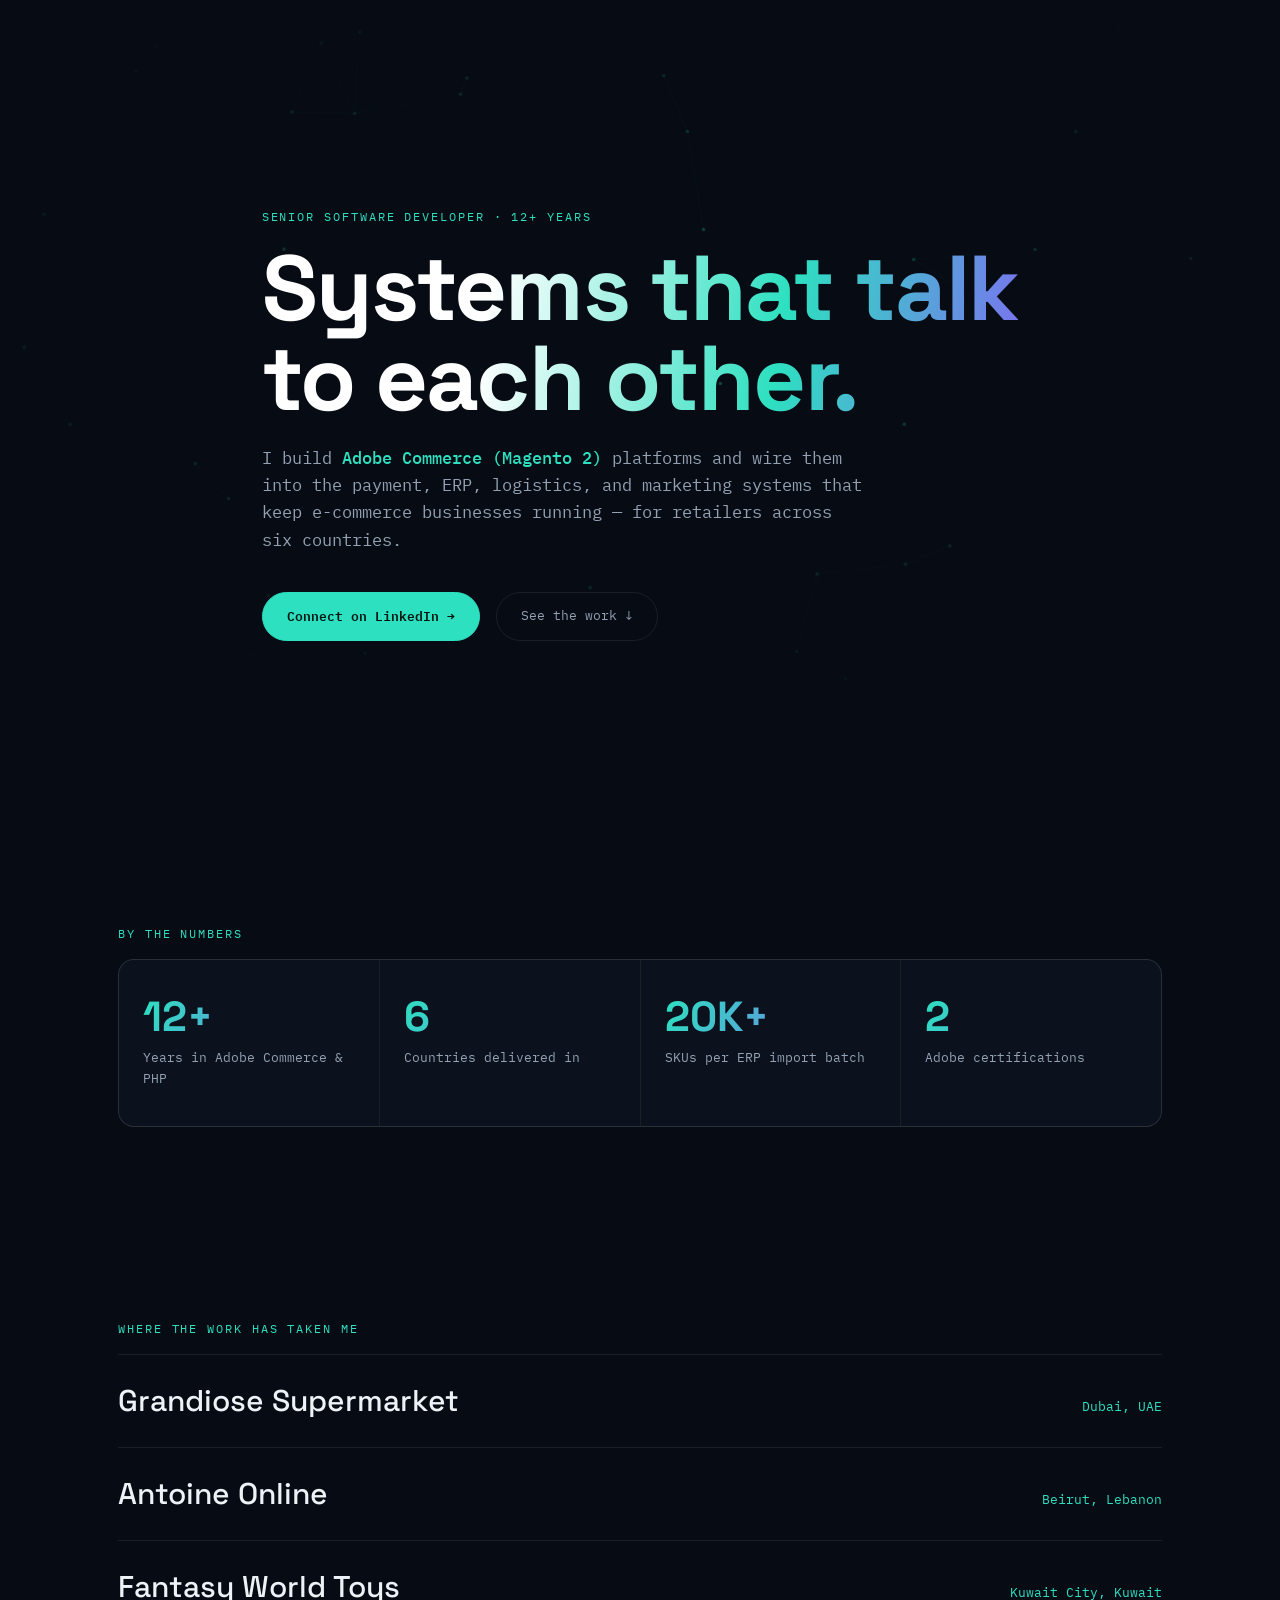
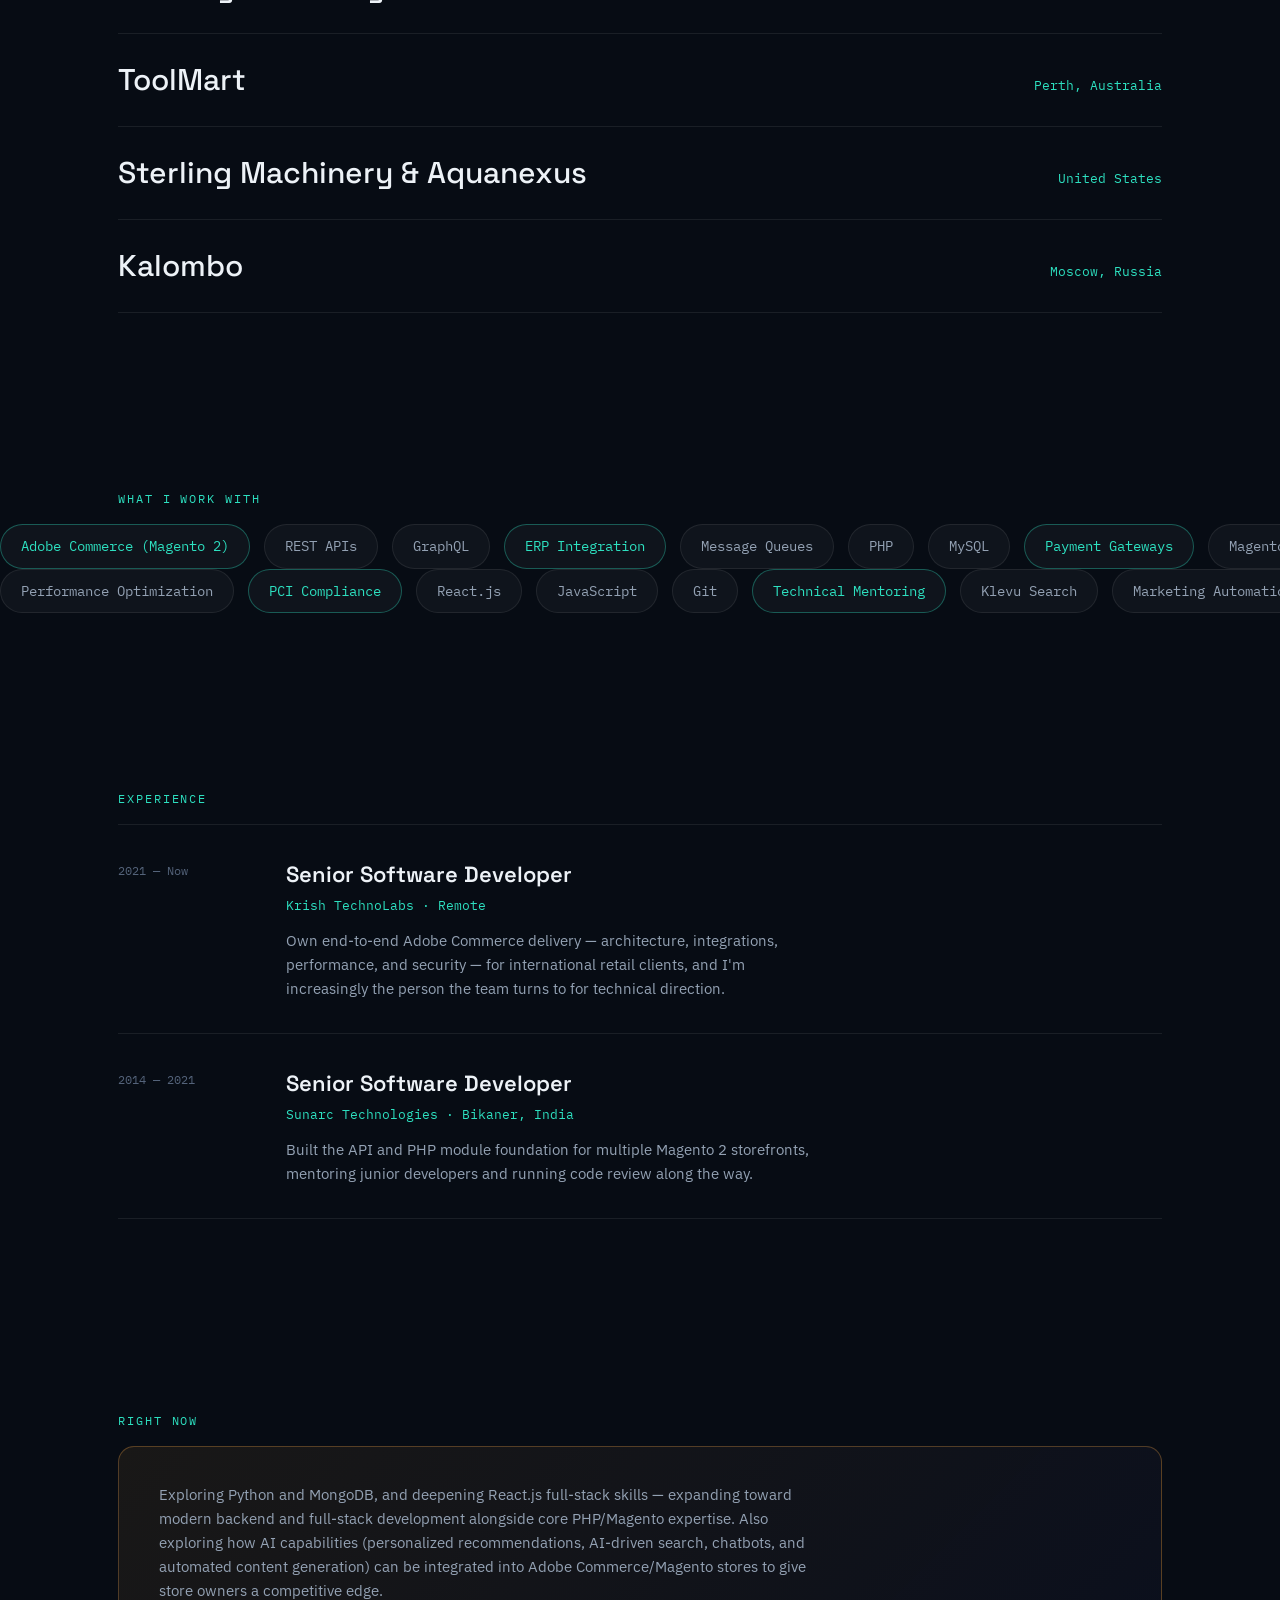
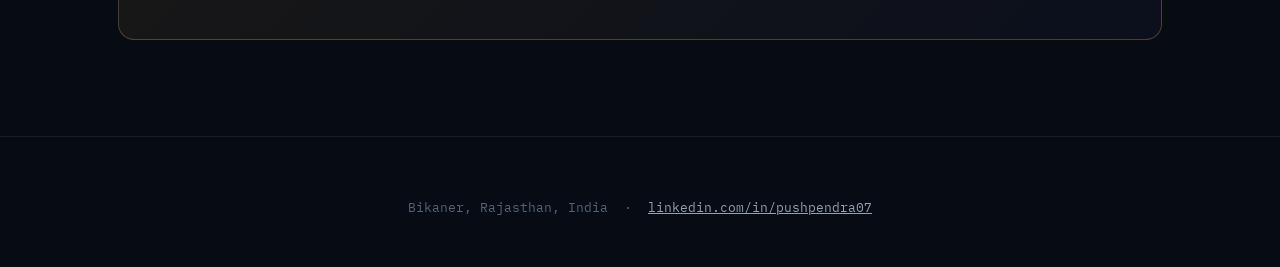
==== index.html @ a1fd9aa0 "UI changes" ====
<!DOCTYPE html>
<html lang="en">
<head>
<meta charset="UTF-8">
<meta name="viewport" content="width=device-width, initial-scale=1.0">
<title>Pushpendra Singh Sodha — Adobe Commerce Specialist</title>
<meta name="description" content="Senior Software Developer specializing in Adobe Commerce (Magento 2), API integrations, and e-commerce solution design.">
<link rel="preconnect" href="https://fonts.googleapis.com">
<link rel="preconnect" href="https://fonts.gstatic.com" crossorigin>
<link href="https://fonts.googleapis.com/css2?family=Space+Grotesk:wght@400;500;600;700&family=IBM+Plex+Mono:wght@400;500;600&family=IBM+Plex+Sans:wght@400;500;600&display=swap" rel="stylesheet">
<style>
  :root{
    --bg:#070C14;
    --bg2:#0B121D;
    --glass:rgba(255,255,255,0.035);
    --glass-border:rgba(255,255,255,0.08);
    --teal:#2DE0C0;
    --violet:#7C6FF0;
    --amber:#F2A340;
    --text:#EDF2F7;
    --text-dim:#93A1B3;
    --text-faint:#54637A;
    --display:'Space Grotesk', sans-serif;
    --mono:'IBM Plex Mono', ui-monospace, monospace;
    --sans:'IBM Plex Sans', -apple-system, sans-serif;
    --maxw:1100px;
  }
  *{box-sizing:border-box;}
  html{scroll-behavior:smooth;}
  body{
    margin:0;
    background:var(--bg);
    color:var(--text);
    font-family:var(--sans);
    line-height:1.6;
    -webkit-font-smoothing:antialiased;
    overflow-x:hidden;
  }
  a{color:var(--teal);}
  a:focus-visible, button:focus-visible{outline:2px solid var(--teal);outline-offset:3px;}
  .wrap{max-width:var(--maxw);margin:0 auto;padding:0 28px;position:relative;z-index:2;}
  .eyebrow{
    font-family:var(--mono);font-size:12px;letter-spacing:0.16em;text-transform:uppercase;
    color:var(--teal);margin:0 0 16px;
  }

  /* ---------- HERO ---------- */
  .hero{
    position:relative;
    min-height:92vh;
    display:flex;
    flex-direction:column;
    justify-content:center;
    padding:80px 0 60px;
    overflow:hidden;
  }
  #net-canvas{
    position:absolute;inset:0;width:100%;height:100%;z-index:0;
    opacity:0.55;
  }
  .hero::after{
    content:"";position:absolute;inset:0;z-index:1;
    background:radial-gradient(ellipse 70% 55% at 50% 40%, rgba(7,12,20,0) 0%, var(--bg) 88%);
    pointer-events:none;
  }
  .hero-inner{position:relative;z-index:2;}
  .hero h1{
    font-family:var(--display);
    font-weight:700;
    font-size:clamp(44px,8vw,92px);
    line-height:0.98;
    letter-spacing:-0.02em;
    margin:0;
    background:linear-gradient(100deg, #fff 30%, var(--teal) 68%, var(--violet) 100%);
    -webkit-background-clip:text;
    background-clip:text;
    color:transparent;
  }
  .hero .role{
    font-family:var(--mono);
    font-size:clamp(14px,1.6vw,17px);
    color:var(--text-dim);
    margin-top:22px;
    max-width:60ch;
  }
  .hero .role b{color:var(--teal);font-weight:500;}
  .cta-row{margin-top:38px;display:flex;gap:16px;flex-wrap:wrap;}
  .btn{
    display:inline-flex;align-items:center;gap:8px;
    font-family:var(--mono);font-size:13px;
    padding:13px 24px;border-radius:100px;
    border:1px solid var(--glass-border);
    text-decoration:none;
    transition:transform 0.15s ease, border-color 0.15s ease;
  }
  .btn:hover{transform:translateY(-2px);}
  .btn-primary{background:var(--teal);color:#04140F;border-color:var(--teal);font-weight:600;}
  .btn-primary:hover{background:#4FEDD3;}
  .btn-ghost{color:var(--text-dim);}
  .btn-ghost:hover{color:var(--text);border-color:var(--text-faint);}
  .scroll-cue{
    position:absolute;bottom:34px;left:28px;
    font-family:var(--mono);font-size:11px;color:var(--text-faint);
    letter-spacing:0.1em;text-transform:uppercase;
    display:flex;align-items:center;gap:10px;
  }
  .scroll-cue::after{
    content:"";width:1px;height:28px;background:var(--text-faint);
    animation:scrolldown 1.8s ease-in-out infinite;
  }
  @keyframes scrolldown{
    0%{transform:scaleY(0);transform-origin:top;}
    50%{transform:scaleY(1);transform-origin:top;}
    51%{transform-origin:bottom;}
    100%{transform:scaleY(0);transform-origin:bottom;}
  }

  section{padding:96px 0;position:relative;z-index:2;}

  /* ---------- STATS ---------- */
  .stat-grid{
    display:grid;
    grid-template-columns:repeat(4,1fr);
    gap:1px;
    background:var(--glass-border);
    border:1px solid var(--glass-border);
    border-radius:16px;
    overflow:hidden;
  }
  .stat{
    background:var(--bg2);
    padding:36px 24px;
    text-align:left;
  }
  .stat .num{
    font-family:var(--display);font-weight:700;
    font-size:clamp(30px,4vw,42px);
    background:linear-gradient(120deg, var(--teal), var(--violet));
    -webkit-background-clip:text;background-clip:text;color:transparent;
    line-height:1;
  }
  .stat .label{margin-top:10px;color:var(--text-dim);font-size:13px;font-family:var(--mono);}

  /* ---------- REACH ---------- */
  .reach-list{margin-top:8px;}
  .reach-row{
    display:flex;justify-content:space-between;align-items:baseline;
    padding:22px 0;border-top:1px solid var(--glass-border);
    font-family:var(--display);
    flex-wrap:wrap;gap:6px;
  }
  .reach-list .reach-row:last-child{border-bottom:1px solid var(--glass-border);}
  .reach-name{font-size:clamp(20px,3vw,30px);font-weight:500;color:var(--text);}
  .reach-city{font-family:var(--mono);font-size:13px;color:var(--teal);}

  /* ---------- SKILLS MARQUEE ---------- */
  .marquee-section{padding:80px 0;overflow:hidden;}
  .marquee-row{display:flex;white-space:nowrap;}
  .marquee-track{
    display:flex;gap:14px;padding-right:14px;
    animation:scroll-left 42s linear infinite;
  }
  .marquee-track.reverse{animation:scroll-right 38s linear infinite;}
  .marquee-row:nth-child(2){margin-top:14px;}
  @keyframes scroll-left{from{transform:translateX(0);}to{transform:translateX(-50%);}}
  @keyframes scroll-right{from{transform:translateX(-50%);}to{transform:translateX(0);}}
  .pill{
    font-family:var(--mono);font-size:14px;color:var(--text-dim);
    background:var(--glass);border:1px solid var(--glass-border);
    padding:10px 20px;border-radius:100px;white-space:nowrap;
    flex-shrink:0;
  }
  .pill.hi{color:var(--teal);border-color:rgba(45,224,192,0.35);}

  /* ---------- EXPERIENCE ---------- */
  .exp-item{
    display:grid;grid-template-columns:140px 1fr;gap:28px;
    padding:32px 0;border-top:1px solid var(--glass-border);
  }
  .exp-item:last-child{border-bottom:1px solid var(--glass-border);}
  .exp-date{font-family:var(--mono);font-size:12px;color:var(--text-faint);padding-top:4px;}
  .exp-role{font-family:var(--display);font-size:22px;font-weight:600;color:var(--text);}
  .exp-co{font-family:var(--mono);font-size:13px;color:var(--teal);margin:4px 0 12px;}
  .exp-desc{color:var(--text-dim);font-size:15px;max-width:60ch;}

  /* ---------- LEARNING ---------- */
  .learning-panel{
    background:linear-gradient(135deg, rgba(242,163,64,0.08), rgba(124,111,240,0.04));
    border:1px solid rgba(242,163,64,0.3);
    border-radius:16px;
    padding:36px 40px;
  }
  .learning-panel p{color:var(--text-dim);font-size:15px;margin:0;max-width:75ch;}

  footer{
    padding:60px 0 50px;text-align:center;
    font-family:var(--mono);font-size:12.5px;color:var(--text-faint);
    border-top:1px solid var(--glass-border);
  }
  footer a{color:var(--text-dim);}

  @media (max-width:820px){
    .stat-grid{grid-template-columns:1fr 1fr;}
    .exp-item{grid-template-columns:1fr;gap:6px;}
    section{padding:64px 0;}
    .learning-panel{padding:28px 24px;}
  }
</style>
</head>
<body>

<section class="hero">
  <canvas id="net-canvas"></canvas>
  <div class="wrap hero-inner">
    <p class="eyebrow">Senior Software Developer · 12+ Years</p>
    <h1>Systems that talk<br>to each other.</h1>
    <p class="role">I build <b>Adobe Commerce (Magento 2)</b> platforms and wire them into the payment, ERP, logistics, and marketing systems that keep e-commerce businesses running — for retailers across six countries.</p>
    <div class="cta-row">
      <a class="btn btn-primary" href="https://linkedin.com/in/pushpendra07" target="_blank" rel="noopener">Connect on LinkedIn →</a>
      <a class="btn btn-ghost" href="#work">See the work ↓</a>
    </div>
  </div>
  <div class="scroll-cue">Scroll</div>
</section>

<section id="numbers">
  <div class="wrap">
    <p class="eyebrow">By the numbers</p>
    <div class="stat-grid">
      <div class="stat"><div class="num">12+</div><div class="label">Years in Adobe Commerce &amp; PHP</div></div>
      <div class="stat"><div class="num">6</div><div class="label">Countries delivered in</div></div>
      <div class="stat"><div class="num">20K+</div><div class="label">SKUs per ERP import batch</div></div>
      <div class="stat"><div class="num">2</div><div class="label">Adobe certifications</div></div>
    </div>
  </div>
</section>

<section id="work">
  <div class="wrap">
    <p class="eyebrow">Where the work has taken me</p>
    <div class="reach-list">
      <div class="reach-row"><span class="reach-name">Grandiose Supermarket</span><span class="reach-city">Dubai, UAE</span></div>
      <div class="reach-row"><span class="reach-name">Antoine Online</span><span class="reach-city">Beirut, Lebanon</span></div>
      <div class="reach-row"><span class="reach-name">Fantasy World Toys</span><span class="reach-city">Kuwait City, Kuwait</span></div>
      <div class="reach-row"><span class="reach-name">ToolMart</span><span class="reach-city">Perth, Australia</span></div>
      <div class="reach-row"><span class="reach-name">Sterling Machinery &amp; Aquanexus</span><span class="reach-city">United States</span></div>
      <div class="reach-row"><span class="reach-name">Kalombo</span><span class="reach-city">Moscow, Russia</span></div>
    </div>
  </div>
</section>

<section class="marquee-section" aria-label="Technical skills">
  <div class="wrap"><p class="eyebrow">What I work with</p></div>
  <div class="marquee-row">
    <div class="marquee-track" id="track1">
      <span class="pill hi">Adobe Commerce (Magento 2)</span>
      <span class="pill">REST APIs</span>
      <span class="pill">GraphQL</span>
      <span class="pill hi">ERP Integration</span>
      <span class="pill">Message Queues</span>
      <span class="pill">PHP</span>
      <span class="pill">MySQL</span>
      <span class="pill hi">Payment Gateways</span>
      <span class="pill">Magento Open Source</span>
      <span class="pill">Webhooks</span>
    </div>
  </div>
  <div class="marquee-row">
    <div class="marquee-track reverse" id="track2">
      <span class="pill">Performance Optimization</span>
      <span class="pill hi">PCI Compliance</span>
      <span class="pill">React.js</span>
      <span class="pill">JavaScript</span>
      <span class="pill">Git</span>
      <span class="pill hi">Technical Mentoring</span>
      <span class="pill">Klevu Search</span>
      <span class="pill">Marketing Automation</span>
      <span class="pill hi">Code Review</span>
      <span class="pill">Shipping Providers</span>
    </div>
  </div>
</section>

<section id="experience">
  <div class="wrap">
    <p class="eyebrow">Experience</p>
    <div class="exp-item">
      <div class="exp-date">2021 — Now</div>
      <div>
        <div class="exp-role">Senior Software Developer</div>
        <div class="exp-co">Krish TechnoLabs · Remote</div>
        <div class="exp-desc">Own end-to-end Adobe Commerce delivery — architecture, integrations, performance, and security — for international retail clients, and I'm increasingly the person the team turns to for technical direction.</div>
      </div>
    </div>
    <div class="exp-item">
      <div class="exp-date">2014 — 2021</div>
      <div>
        <div class="exp-role">Senior Software Developer</div>
        <div class="exp-co">Sunarc Technologies · Bikaner, India</div>
        <div class="exp-desc">Built the API and PHP module foundation for multiple Magento 2 storefronts, mentoring junior developers and running code review along the way.</div>
      </div>
    </div>
  </div>
</section>

<section id="learning">
  <div class="wrap">
    <p class="eyebrow">Right now</p>
    <div class="learning-panel">
      <p>Exploring Python and MongoDB, and deepening React.js full-stack skills — expanding toward modern backend and full-stack development alongside core PHP/Magento expertise. Also exploring how AI capabilities (personalized recommendations, AI-driven search, chatbots, and automated content generation) can be integrated into Adobe Commerce/Magento stores to give store owners a competitive edge.</p>
    </div>
  </div>
</section>

<footer>
  <div class="wrap">
    Bikaner, Rajasthan, India &nbsp;·&nbsp;
    <a href="https://linkedin.com/in/pushpendra07" target="_blank" rel="noopener">linkedin.com/in/pushpendra07</a>
  </div>
</footer>

<script>
(function(){
  var canvas = document.getElementById('net-canvas');
  var ctx = canvas.getContext('2d');
  var reduceMotion = window.matchMedia('(prefers-reduced-motion: reduce)').matches;
  var w, h, particles = [];
  var COUNT = 46;

  function resize(){
    var hero = canvas.parentElement;
    w = canvas.width = hero.offsetWidth;
    h = canvas.height = hero.offsetHeight;
  }
  function init(){
    particles = [];
    for(var i=0;i<COUNT;i++){
      particles.push({
        x: Math.random()*w,
        y: Math.random()*h,
        vx: (Math.random()-0.5)*0.35,
        vy: (Math.random()-0.5)*0.35
      });
    }
  }
  function step(){
    ctx.clearRect(0,0,w,h);
    for(var i=0;i<particles.length;i++){
      var p = particles[i];
      p.x += p.vx; p.y += p.vy;
      if(p.x<0||p.x>w) p.vx*=-1;
      if(p.y<0||p.y>h) p.vy*=-1;
    }
    for(var i=0;i<particles.length;i++){
      for(var j=i+1;j<particles.length;j++){
        var a=particles[i], b=particles[j];
        var dx=a.x-b.x, dy=a.y-b.y;
        var dist=Math.sqrt(dx*dx+dy*dy);
        if(dist<150){
          ctx.strokeStyle = 'rgba(45,224,192,'+(0.16*(1-dist/150))+')';
          ctx.lineWidth=1;
          ctx.beginPath();
          ctx.moveTo(a.x,a.y);
          ctx.lineTo(b.x,b.y);
          ctx.stroke();
        }
      }
    }
    for(var i=0;i<particles.length;i++){
      ctx.fillStyle='rgba(45,224,192,0.55)';
      ctx.beginPath();
      ctx.arc(particles[i].x, particles[i].y, 1.8, 0, Math.PI*2);
      ctx.fill();
    }
    if(!reduceMotion) requestAnimationFrame(step);
  }
  window.addEventListener('resize', function(){ resize(); init(); });
  resize(); init();
  if(!reduceMotion){ requestAnimationFrame(step); }
  else {
    step(); // draw one static frame
  }

  // duplicate marquee content for seamless loop
  ['track1','track2'].forEach(function(id){
    var el = document.getElementById(id);
    el.innerHTML += el.innerHTML;
  });
  if(reduceMotion){
    document.querySelectorAll('.marquee-track').forEach(function(t){ t.style.animation='none'; });
  }
})();
</script>

</body>
</html>
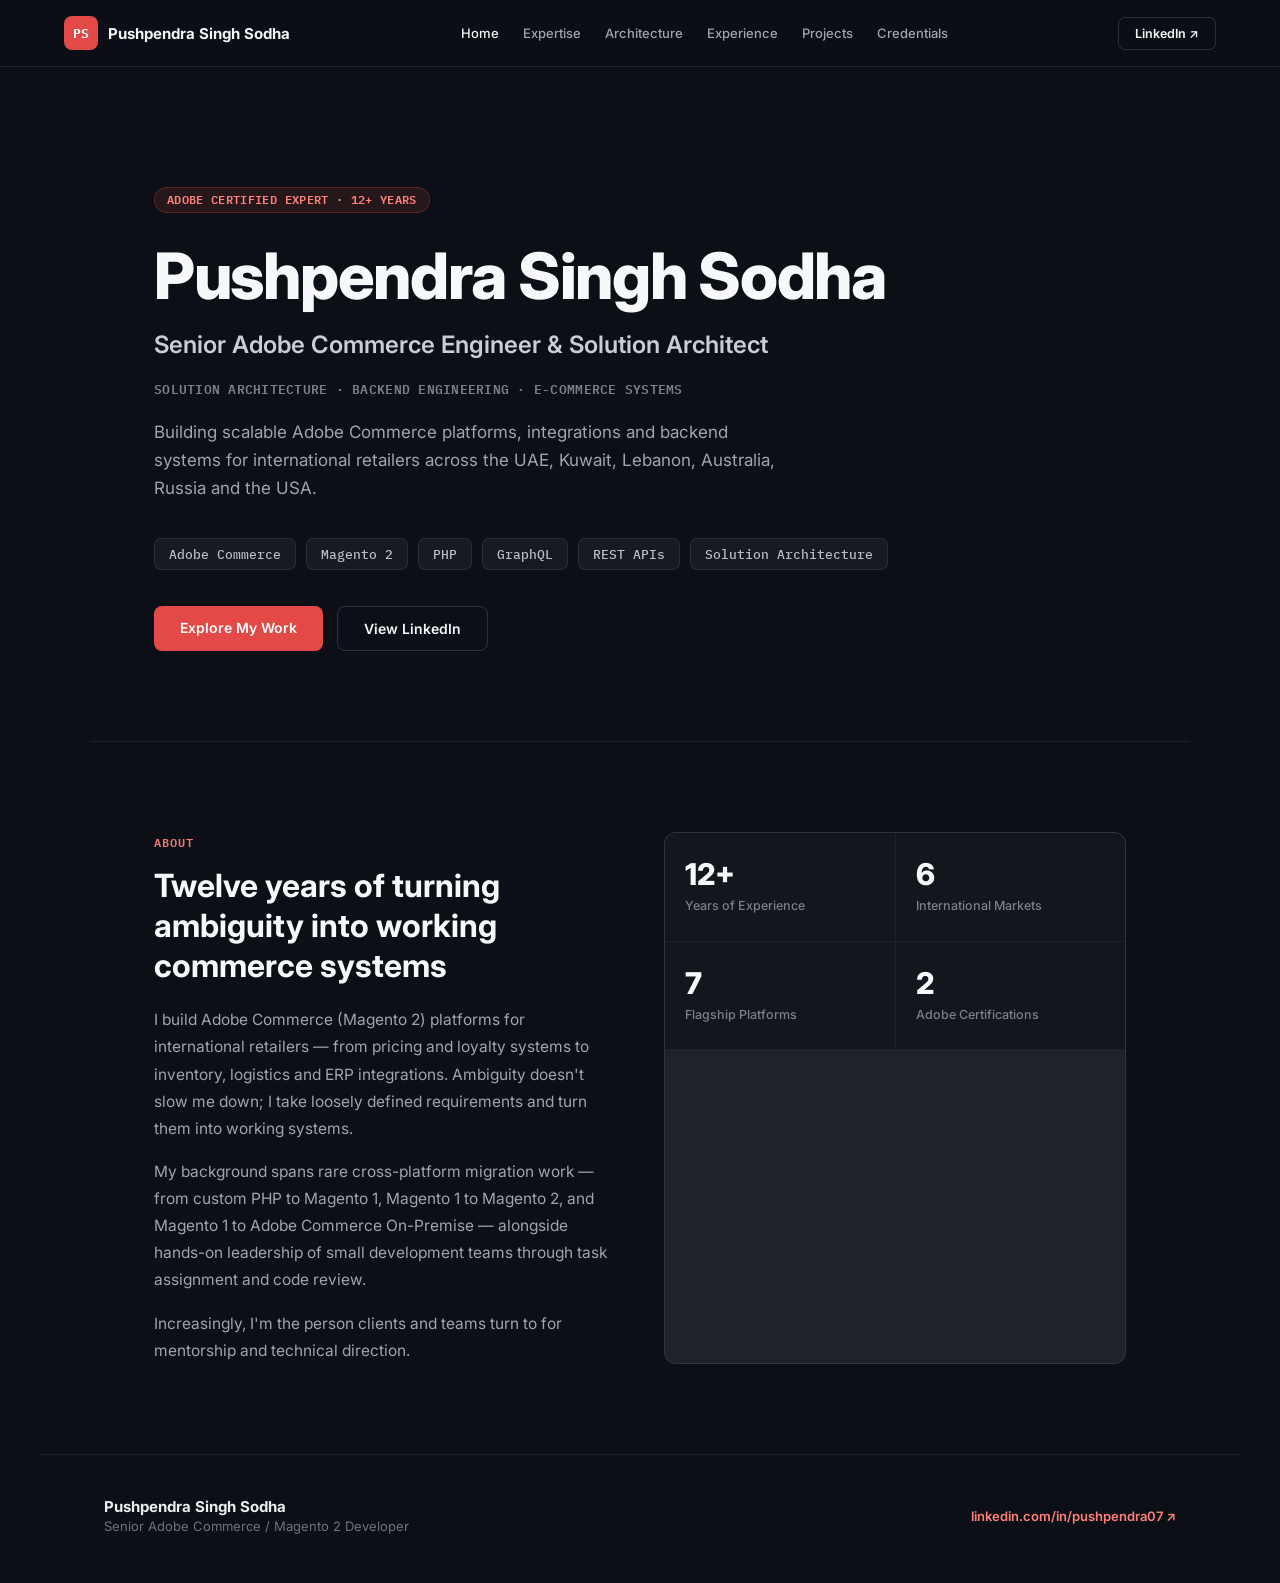
==== commit ab4ce5ff: "Page added" ====
--- a/index.html
+++ b/index.html
@@ -1,396 +1,89 @@
 <!DOCTYPE html>
 <html lang="en">
 <head>
-<meta charset="UTF-8">
-<meta name="viewport" content="width=device-width, initial-scale=1.0">
-<title>Pushpendra Singh Sodha — Adobe Commerce Specialist</title>
-<meta name="description" content="Senior Software Developer specializing in Adobe Commerce (Magento 2), API integrations, and e-commerce solution design.">
+<meta charset="utf-8">
+<!-- Google tag (gtag.js) -->
+<script async src="https://www.googletagmanager.com/gtag/js?id=G-70R8GZVW9N"></script>
+<script>
+  window.dataLayer = window.dataLayer || [];
+  function gtag(){dataLayer.push(arguments);}
+  gtag('js', new Date());
+
+  gtag('config', 'G-70R8GZVW9N');
+</script>
+<title>Pushpendra Singh Sodha — Adobe Commerce Solution Architect</title>
+<meta name="viewport" content="width=device-width, initial-scale=1">
+<meta name="description" content="Pushpendra Singh Sodha — Senior Adobe Commerce (Magento 2) Engineer & Solution Architect. 12+ years building e-commerce platforms, APIs and integrations for international retailers.">
+<meta property="og:title" content="Pushpendra Singh Sodha — Adobe Commerce Solution Architect">
+<meta property="og:type" content="website">
+<link rel="canonical" href="https://pushpendra07.github.io/">
 <link rel="preconnect" href="https://fonts.googleapis.com">
-<link rel="preconnect" href="https://fonts.gstatic.com" crossorigin>
-<link href="https://fonts.googleapis.com/css2?family=Space+Grotesk:wght@400;500;600;700&family=IBM+Plex+Mono:wght@400;500;600&family=IBM+Plex+Sans:wght@400;500;600&display=swap" rel="stylesheet">
-<style>
-  :root{
-    --bg:#070C14;
-    --bg2:#0B121D;
-    --glass:rgba(255,255,255,0.035);
-    --glass-border:rgba(255,255,255,0.08);
-    --teal:#2DE0C0;
-    --violet:#7C6FF0;
-    --amber:#F2A340;
-    --text:#EDF2F7;
-    --text-dim:#93A1B3;
-    --text-faint:#54637A;
-    --display:'Space Grotesk', sans-serif;
-    --mono:'IBM Plex Mono', ui-monospace, monospace;
-    --sans:'IBM Plex Sans', -apple-system, sans-serif;
-    --maxw:1100px;
-  }
-  *{box-sizing:border-box;}
-  html{scroll-behavior:smooth;}
-  body{
-    margin:0;
-    background:var(--bg);
-    color:var(--text);
-    font-family:var(--sans);
-    line-height:1.6;
-    -webkit-font-smoothing:antialiased;
-    overflow-x:hidden;
-  }
-  a{color:var(--teal);}
-  a:focus-visible, button:focus-visible{outline:2px solid var(--teal);outline-offset:3px;}
-  .wrap{max-width:var(--maxw);margin:0 auto;padding:0 28px;position:relative;z-index:2;}
-  .eyebrow{
-    font-family:var(--mono);font-size:12px;letter-spacing:0.16em;text-transform:uppercase;
-    color:var(--teal);margin:0 0 16px;
-  }
-
-  /* ---------- HERO ---------- */
-  .hero{
-    position:relative;
-    min-height:92vh;
-    display:flex;
-    flex-direction:column;
-    justify-content:center;
-    padding:80px 0 60px;
-    overflow:hidden;
-  }
-  #net-canvas{
-    position:absolute;inset:0;width:100%;height:100%;z-index:0;
-    opacity:0.55;
-  }
-  .hero::after{
-    content:"";position:absolute;inset:0;z-index:1;
-    background:radial-gradient(ellipse 70% 55% at 50% 40%, rgba(7,12,20,0) 0%, var(--bg) 88%);
-    pointer-events:none;
-  }
-  .hero-inner{position:relative;z-index:2;}
-  .hero h1{
-    font-family:var(--display);
-    font-weight:700;
-    font-size:clamp(44px,8vw,92px);
-    line-height:0.98;
-    letter-spacing:-0.02em;
-    margin:0;
-    background:linear-gradient(100deg, #fff 30%, var(--teal) 68%, var(--violet) 100%);
-    -webkit-background-clip:text;
-    background-clip:text;
-    color:transparent;
-  }
-  .hero .role{
-    font-family:var(--mono);
-    font-size:clamp(14px,1.6vw,17px);
-    color:var(--text-dim);
-    margin-top:22px;
-    max-width:60ch;
-  }
-  .hero .role b{color:var(--teal);font-weight:500;}
-  .cta-row{margin-top:38px;display:flex;gap:16px;flex-wrap:wrap;}
-  .btn{
-    display:inline-flex;align-items:center;gap:8px;
-    font-family:var(--mono);font-size:13px;
-    padding:13px 24px;border-radius:100px;
-    border:1px solid var(--glass-border);
-    text-decoration:none;
-    transition:transform 0.15s ease, border-color 0.15s ease;
-  }
-  .btn:hover{transform:translateY(-2px);}
-  .btn-primary{background:var(--teal);color:#04140F;border-color:var(--teal);font-weight:600;}
-  .btn-primary:hover{background:#4FEDD3;}
-  .btn-ghost{color:var(--text-dim);}
-  .btn-ghost:hover{color:var(--text);border-color:var(--text-faint);}
-  .scroll-cue{
-    position:absolute;bottom:34px;left:28px;
-    font-family:var(--mono);font-size:11px;color:var(--text-faint);
-    letter-spacing:0.1em;text-transform:uppercase;
-    display:flex;align-items:center;gap:10px;
-  }
-  .scroll-cue::after{
-    content:"";width:1px;height:28px;background:var(--text-faint);
-    animation:scrolldown 1.8s ease-in-out infinite;
-  }
-  @keyframes scrolldown{
-    0%{transform:scaleY(0);transform-origin:top;}
-    50%{transform:scaleY(1);transform-origin:top;}
-    51%{transform-origin:bottom;}
-    100%{transform:scaleY(0);transform-origin:bottom;}
-  }
-
-  section{padding:96px 0;position:relative;z-index:2;}
-
-  /* ---------- STATS ---------- */
-  .stat-grid{
-    display:grid;
-    grid-template-columns:repeat(4,1fr);
-    gap:1px;
-    background:var(--glass-border);
-    border:1px solid var(--glass-border);
-    border-radius:16px;
-    overflow:hidden;
-  }
-  .stat{
-    background:var(--bg2);
-    padding:36px 24px;
-    text-align:left;
-  }
-  .stat .num{
-    font-family:var(--display);font-weight:700;
-    font-size:clamp(30px,4vw,42px);
-    background:linear-gradient(120deg, var(--teal), var(--violet));
-    -webkit-background-clip:text;background-clip:text;color:transparent;
-    line-height:1;
-  }
-  .stat .label{margin-top:10px;color:var(--text-dim);font-size:13px;font-family:var(--mono);}
-
-  /* ---------- REACH ---------- */
-  .reach-list{margin-top:8px;}
-  .reach-row{
-    display:flex;justify-content:space-between;align-items:baseline;
-    padding:22px 0;border-top:1px solid var(--glass-border);
-    font-family:var(--display);
-    flex-wrap:wrap;gap:6px;
-  }
-  .reach-list .reach-row:last-child{border-bottom:1px solid var(--glass-border);}
-  .reach-name{font-size:clamp(20px,3vw,30px);font-weight:500;color:var(--text);}
-  .reach-city{font-family:var(--mono);font-size:13px;color:var(--teal);}
-
-  /* ---------- SKILLS MARQUEE ---------- */
-  .marquee-section{padding:80px 0;overflow:hidden;}
-  .marquee-row{display:flex;white-space:nowrap;}
-  .marquee-track{
-    display:flex;gap:14px;padding-right:14px;
-    animation:scroll-left 42s linear infinite;
-  }
-  .marquee-track.reverse{animation:scroll-right 38s linear infinite;}
-  .marquee-row:nth-child(2){margin-top:14px;}
-  @keyframes scroll-left{from{transform:translateX(0);}to{transform:translateX(-50%);}}
-  @keyframes scroll-right{from{transform:translateX(-50%);}to{transform:translateX(0);}}
-  .pill{
-    font-family:var(--mono);font-size:14px;color:var(--text-dim);
-    background:var(--glass);border:1px solid var(--glass-border);
-    padding:10px 20px;border-radius:100px;white-space:nowrap;
-    flex-shrink:0;
-  }
-  .pill.hi{color:var(--teal);border-color:rgba(45,224,192,0.35);}
-
-  /* ---------- EXPERIENCE ---------- */
-  .exp-item{
-    display:grid;grid-template-columns:140px 1fr;gap:28px;
-    padding:32px 0;border-top:1px solid var(--glass-border);
-  }
-  .exp-item:last-child{border-bottom:1px solid var(--glass-border);}
-  .exp-date{font-family:var(--mono);font-size:12px;color:var(--text-faint);padding-top:4px;}
-  .exp-role{font-family:var(--display);font-size:22px;font-weight:600;color:var(--text);}
-  .exp-co{font-family:var(--mono);font-size:13px;color:var(--teal);margin:4px 0 12px;}
-  .exp-desc{color:var(--text-dim);font-size:15px;max-width:60ch;}
-
-  /* ---------- LEARNING ---------- */
-  .learning-panel{
-    background:linear-gradient(135deg, rgba(242,163,64,0.08), rgba(124,111,240,0.04));
-    border:1px solid rgba(242,163,64,0.3);
-    border-radius:16px;
-    padding:36px 40px;
-  }
-  .learning-panel p{color:var(--text-dim);font-size:15px;margin:0;max-width:75ch;}
-
-  footer{
-    padding:60px 0 50px;text-align:center;
-    font-family:var(--mono);font-size:12.5px;color:var(--text-faint);
-    border-top:1px solid var(--glass-border);
-  }
-  footer a{color:var(--text-dim);}
-
-  @media (max-width:820px){
-    .stat-grid{grid-template-columns:1fr 1fr;}
-    .exp-item{grid-template-columns:1fr;gap:6px;}
-    section{padding:64px 0;}
-    .learning-panel{padding:28px 24px;}
-  }
-</style>
+<link href="https://fonts.googleapis.com/css2?family=Inter:wght@400;500;600;700;800&family=IBM+Plex+Mono:wght@400;500;600&display=swap" rel="stylesheet">
+<link rel="stylesheet" href="styles.css">
 </head>
 <body>
+<div class="wrap">
 
-<section class="hero">
-  <canvas id="net-canvas"></canvas>
-  <div class="wrap hero-inner">
-    <p class="eyebrow">Senior Software Developer · 12+ Years</p>
-    <h1>Systems that talk<br>to each other.</h1>
-    <p class="role">I build <b>Adobe Commerce (Magento 2)</b> platforms and wire them into the payment, ERP, logistics, and marketing systems that keep e-commerce businesses running — for retailers across six countries.</p>
+  <nav>
+    <a href="index.html" class="brand">
+      <span class="brand-mark">PS</span>
+      Pushpendra Singh Sodha
+    </a>
+    <div class="nav-links">
+      <a href="index.html" class="active">Home</a>
+      <a href="Expertise.html">Expertise</a>
+      <a href="Architecture.html">Architecture</a>
+      <a href="Experience.html">Experience</a>
+      <a href="Projects.html">Projects</a>
+      <a href="Credentials.html">Credentials</a>
+    </div>
+    <a href="https://www.linkedin.com/in/pushpendra07/" target="_blank" rel="noopener" class="nav-cta">LinkedIn ↗</a>
+  </nav>
+
+  <header>
+    <div class="eyebrow">ADOBE CERTIFIED EXPERT · 12+ YEARS</div>
+    <h1>Pushpendra Singh Sodha</h1>
+    <p class="role">Senior Adobe Commerce Engineer &amp; Solution Architect</p>
+    <p class="kicker">Solution Architecture · Backend Engineering · E-commerce Systems</p>
+    <p class="lead">Building scalable Adobe Commerce platforms, integrations and backend systems for international retailers across the UAE, Kuwait, Lebanon, Australia, Russia and the USA.</p>
+    <div class="badges">
+      <span class="badge">Adobe Commerce</span>
+      <span class="badge">Magento 2</span>
+      <span class="badge">PHP</span>
+      <span class="badge">GraphQL</span>
+      <span class="badge">REST APIs</span>
+      <span class="badge">Solution Architecture</span>
+    </div>
     <div class="cta-row">
-      <a class="btn btn-primary" href="https://linkedin.com/in/pushpendra07" target="_blank" rel="noopener">Connect on LinkedIn →</a>
-      <a class="btn btn-ghost" href="#work">See the work ↓</a>
+      <a href="Projects.html" class="btn-primary">Explore My Work</a>
+      <a href="https://www.linkedin.com/in/pushpendra07/" target="_blank" rel="noopener" class="btn-secondary">View LinkedIn</a>
     </div>
-  </div>
-  <div class="scroll-cue">Scroll</div>
-</section>
+  </header>
 
-<section id="numbers">
-  <div class="wrap">
-    <p class="eyebrow">By the numbers</p>
+  <section id="about">
+    <div>
+      <div class="section-tag">ABOUT</div>
+      <h2>Twelve years of turning ambiguity into working commerce systems</h2>
+      <p>I build Adobe Commerce (Magento 2) platforms for international retailers — from pricing and loyalty systems to inventory, logistics and ERP integrations. Ambiguity doesn't slow me down; I take loosely defined requirements and turn them into working systems.</p>
+      <p>My background spans rare cross-platform migration work — from custom PHP to Magento 1, Magento 1 to Magento 2, and Magento 1 to Adobe Commerce On-Premise — alongside hands-on leadership of small development teams through task assignment and code review.</p>
+      <p>Increasingly, I'm the person clients and teams turn to for mentorship and technical direction.</p>
+    </div>
     <div class="stat-grid">
-      <div class="stat"><div class="num">12+</div><div class="label">Years in Adobe Commerce &amp; PHP</div></div>
-      <div class="stat"><div class="num">6</div><div class="label">Countries delivered in</div></div>
-      <div class="stat"><div class="num">20K+</div><div class="label">SKUs per ERP import batch</div></div>
-      <div class="stat"><div class="num">2</div><div class="label">Adobe certifications</div></div>
+      <div class="stat-cell"><div class="stat-value">12+</div><div class="stat-label">Years of Experience</div></div>
+      <div class="stat-cell"><div class="stat-value">6</div><div class="stat-label">International Markets</div></div>
+      <div class="stat-cell"><div class="stat-value">7</div><div class="stat-label">Flagship Platforms</div></div>
+      <div class="stat-cell"><div class="stat-value">2</div><div class="stat-label">Adobe Certifications</div></div>
     </div>
-  </div>
-</section>
+  </section>
 
-<section id="work">
-  <div class="wrap">
-    <p class="eyebrow">Where the work has taken me</p>
-    <div class="reach-list">
-      <div class="reach-row"><span class="reach-name">Grandiose Supermarket</span><span class="reach-city">Dubai, UAE</span></div>
-      <div class="reach-row"><span class="reach-name">Antoine Online</span><span class="reach-city">Beirut, Lebanon</span></div>
-      <div class="reach-row"><span class="reach-name">Fantasy World Toys</span><span class="reach-city">Kuwait City, Kuwait</span></div>
-      <div class="reach-row"><span class="reach-name">ToolMart</span><span class="reach-city">Perth, Australia</span></div>
-      <div class="reach-row"><span class="reach-name">Sterling Machinery &amp; Aquanexus</span><span class="reach-city">United States</span></div>
-      <div class="reach-row"><span class="reach-name">Kalombo</span><span class="reach-city">Moscow, Russia</span></div>
+  <footer>
+    <div>
+      <div class="footer-name">Pushpendra Singh Sodha</div>
+      <div class="footer-role">Senior Adobe Commerce / Magento 2 Developer</div>
     </div>
-  </div>
-</section>
+    <a href="https://www.linkedin.com/in/pushpendra07/" target="_blank" rel="noopener" class="footer-link">linkedin.com/in/pushpendra07 ↗</a>
+  </footer>
 
-<section class="marquee-section" aria-label="Technical skills">
-  <div class="wrap"><p class="eyebrow">What I work with</p></div>
-  <div class="marquee-row">
-    <div class="marquee-track" id="track1">
-      <span class="pill hi">Adobe Commerce (Magento 2)</span>
-      <span class="pill">REST APIs</span>
-      <span class="pill">GraphQL</span>
-      <span class="pill hi">ERP Integration</span>
-      <span class="pill">Message Queues</span>
-      <span class="pill">PHP</span>
-      <span class="pill">MySQL</span>
-      <span class="pill hi">Payment Gateways</span>
-      <span class="pill">Magento Open Source</span>
-      <span class="pill">Webhooks</span>
-    </div>
-  </div>
-  <div class="marquee-row">
-    <div class="marquee-track reverse" id="track2">
-      <span class="pill">Performance Optimization</span>
-      <span class="pill hi">PCI Compliance</span>
-      <span class="pill">React.js</span>
-      <span class="pill">JavaScript</span>
-      <span class="pill">Git</span>
-      <span class="pill hi">Technical Mentoring</span>
-      <span class="pill">Klevu Search</span>
-      <span class="pill">Marketing Automation</span>
-      <span class="pill hi">Code Review</span>
-      <span class="pill">Shipping Providers</span>
-    </div>
-  </div>
-</section>
-
-<section id="experience">
-  <div class="wrap">
-    <p class="eyebrow">Experience</p>
-    <div class="exp-item">
-      <div class="exp-date">2021 — Now</div>
-      <div>
-        <div class="exp-role">Senior Software Developer</div>
-        <div class="exp-co">Krish TechnoLabs · Remote</div>
-        <div class="exp-desc">Own end-to-end Adobe Commerce delivery — architecture, integrations, performance, and security — for international retail clients, and I'm increasingly the person the team turns to for technical direction.</div>
-      </div>
-    </div>
-    <div class="exp-item">
-      <div class="exp-date">2014 — 2021</div>
-      <div>
-        <div class="exp-role">Senior Software Developer</div>
-        <div class="exp-co">Sunarc Technologies · Bikaner, India</div>
-        <div class="exp-desc">Built the API and PHP module foundation for multiple Magento 2 storefronts, mentoring junior developers and running code review along the way.</div>
-      </div>
-    </div>
-  </div>
-</section>
-
-<section id="learning">
-  <div class="wrap">
-    <p class="eyebrow">Right now</p>
-    <div class="learning-panel">
-      <p>Exploring Python and MongoDB, and deepening React.js full-stack skills — expanding toward modern backend and full-stack development alongside core PHP/Magento expertise. Also exploring how AI capabilities (personalized recommendations, AI-driven search, chatbots, and automated content generation) can be integrated into Adobe Commerce/Magento stores to give store owners a competitive edge.</p>
-    </div>
-  </div>
-</section>
-
-<footer>
-  <div class="wrap">
-    Bikaner, Rajasthan, India &nbsp;·&nbsp;
-    <a href="https://linkedin.com/in/pushpendra07" target="_blank" rel="noopener">linkedin.com/in/pushpendra07</a>
-  </div>
-</footer>
-
-<script>
-(function(){
-  var canvas = document.getElementById('net-canvas');
-  var ctx = canvas.getContext('2d');
-  var reduceMotion = window.matchMedia('(prefers-reduced-motion: reduce)').matches;
-  var w, h, particles = [];
-  var COUNT = 46;
-
-  function resize(){
-    var hero = canvas.parentElement;
-    w = canvas.width = hero.offsetWidth;
-    h = canvas.height = hero.offsetHeight;
-  }
-  function init(){
-    particles = [];
-    for(var i=0;i<COUNT;i++){
-      particles.push({
-        x: Math.random()*w,
-        y: Math.random()*h,
-        vx: (Math.random()-0.5)*0.35,
-        vy: (Math.random()-0.5)*0.35
-      });
-    }
-  }
-  function step(){
-    ctx.clearRect(0,0,w,h);
-    for(var i=0;i<particles.length;i++){
-      var p = particles[i];
-      p.x += p.vx; p.y += p.vy;
-      if(p.x<0||p.x>w) p.vx*=-1;
-      if(p.y<0||p.y>h) p.vy*=-1;
-    }
-    for(var i=0;i<particles.length;i++){
-      for(var j=i+1;j<particles.length;j++){
-        var a=particles[i], b=particles[j];
-        var dx=a.x-b.x, dy=a.y-b.y;
-        var dist=Math.sqrt(dx*dx+dy*dy);
-        if(dist<150){
-          ctx.strokeStyle = 'rgba(45,224,192,'+(0.16*(1-dist/150))+')';
-          ctx.lineWidth=1;
-          ctx.beginPath();
-          ctx.moveTo(a.x,a.y);
-          ctx.lineTo(b.x,b.y);
-          ctx.stroke();
-        }
-      }
-    }
-    for(var i=0;i<particles.length;i++){
-      ctx.fillStyle='rgba(45,224,192,0.55)';
-      ctx.beginPath();
-      ctx.arc(particles[i].x, particles[i].y, 1.8, 0, Math.PI*2);
-      ctx.fill();
-    }
-    if(!reduceMotion) requestAnimationFrame(step);
-  }
-  window.addEventListener('resize', function(){ resize(); init(); });
-  resize(); init();
-  if(!reduceMotion){ requestAnimationFrame(step); }
-  else {
-    step(); // draw one static frame
-  }
-
-  // duplicate marquee content for seamless loop
-  ['track1','track2'].forEach(function(id){
-    var el = document.getElementById(id);
-    el.innerHTML += el.innerHTML;
-  });
-  if(reduceMotion){
-    document.querySelectorAll('.marquee-track').forEach(function(t){ t.style.animation='none'; });
-  }
-})();
-</script>
-
+</div>
 </body>
 </html>
--- a/styles.css
+++ b/styles.css
@@ -0,0 +1,161 @@
+:root{
+  --bg:oklch(0.17 0.014 260);
+  --bg-panel:oklch(0.2 0.015 260);
+  --bg-chip:oklch(0.22 0.016 260);
+  --bg-chip2:oklch(0.26 0.018 260);
+  --text:oklch(0.97 0.004 260);
+  --text-strong:oklch(0.98 0.003 260);
+  --text-muted:oklch(0.72 0.01 260);
+  --text-dim:oklch(0.65 0.01 260);
+  --text-dimmer:oklch(0.6 0.01 260);
+  --text-faint:oklch(0.55 0.01 260);
+  --text-faintest:oklch(0.58 0.01 260);
+  --border:oklch(1 0 0 / 0.08);
+  --border-strong:oklch(1 0 0 / 0.14);
+  --accent:oklch(0.62 0.19 25);
+  --accent-hover:oklch(0.67 0.19 25);
+  --accent-text:oklch(0.72 0.15 25);
+  --accent-text-hover:oklch(0.8 0.16 25);
+  --accent-bright:oklch(0.75 0.16 25);
+  --accent-brighter:oklch(0.78 0.16 25);
+}
+*{box-sizing:border-box}
+body{margin:0;background:var(--bg);font-family:'Inter',system-ui,sans-serif}
+a{color:var(--accent-text);text-decoration:none}
+a:hover{color:var(--accent-text-hover)}
+::selection{background:oklch(0.62 0.19 25 / 0.3)}
+ul{margin:0}
+.wrap{background:var(--bg);color:var(--text);min-height:100vh;overflow-x:hidden}
+
+/* nav */
+nav{position:sticky;top:0;z-index:50;display:flex;align-items:center;justify-content:space-between;gap:16px;flex-wrap:wrap;padding:16px clamp(20px,5vw,64px);background:oklch(0.17 0.014 260 / 0.85);backdrop-filter:blur(10px);border-bottom:1px solid var(--border)}
+.brand{display:flex;align-items:center;gap:10px;font:700 15px/1 'Inter',sans-serif;color:var(--text)}
+.brand-mark{width:34px;height:34px;border-radius:8px;background:var(--accent);color:oklch(0.99 0 0);display:flex;align-items:center;justify-content:center;font:700 13px 'IBM Plex Mono',monospace}
+.nav-links{display:flex;gap:clamp(10px,2vw,24px);flex-wrap:wrap;font:500 13px/1 'Inter',sans-serif;color:oklch(0.72 0.01 260)}
+.nav-links a{color:inherit}
+.nav-links a:hover,.nav-links a.active{color:var(--text)}
+.nav-cta{flex:none;padding:8px 16px;border-radius:7px;border:1px solid var(--border-strong);color:var(--text);font:600 12.5px 'Inter',sans-serif}
+.nav-cta:hover{border-color:var(--accent);color:var(--accent-text)}
+
+/* hero (home only) */
+header{padding:clamp(64px,12vw,120px) clamp(20px,5vw,64px) clamp(60px,8vw,90px);max-width:1100px;margin:0 auto;text-align:left}
+.eyebrow{display:inline-flex;align-items:center;gap:8px;padding:6px 12px;border-radius:100px;background:oklch(0.62 0.19 25 / 0.12);border:1px solid oklch(0.62 0.19 25 / 0.3);font:600 11.5px/1 'IBM Plex Mono',monospace;color:var(--accent-bright);letter-spacing:0.03em;margin-bottom:28px}
+h1{margin:0 0 18px;font:800 clamp(36px,6vw,64px)/1.08 'Inter',sans-serif;letter-spacing:-0.02em;color:var(--text-strong)}
+.role{margin:0 0 22px;font:600 clamp(18px,2.4vw,24px)/1.4 'Inter',sans-serif;color:oklch(0.85 0.01 260)}
+.kicker{margin:0 0 8px;font:600 13px/1 'IBM Plex Mono',monospace;color:var(--text-dimmer);letter-spacing:0.02em;text-transform:uppercase}
+.lead{margin:22px 0 36px;max-width:640px;font:400 17px/1.65 'Inter',sans-serif;color:var(--text-muted)}
+.badges{display:flex;flex-wrap:wrap;gap:10px;margin-bottom:36px}
+.badge{padding:7px 14px;border-radius:7px;background:var(--bg-chip);border:1px solid var(--border);font:500 12.5px 'IBM Plex Mono',monospace;color:oklch(0.8 0.01 260)}
+.cta-row{display:flex;flex-wrap:wrap;gap:14px}
+.btn-primary{padding:13px 26px;border-radius:8px;background:var(--accent);color:oklch(0.99 0 0);font:600 14px 'Inter',sans-serif}
+.btn-primary:hover{background:var(--accent-hover);color:oklch(0.99 0 0)}
+.btn-secondary{padding:13px 26px;border-radius:8px;border:1px solid var(--border-strong);color:var(--text);font:600 14px 'Inter',sans-serif}
+.btn-secondary:hover{border-color:var(--accent)}
+
+/* page header (subpages: h1 + eyebrow, no border-top since it's first) */
+.page-head{padding:clamp(60px,10vw,100px) clamp(20px,5vw,64px) 0;max-width:1200px;margin:0 auto}
+.page-head.narrow{max-width:1100px}
+.page-head.narrower{max-width:1000px}
+.page-head h1{margin:0 0 40px;font:700 clamp(28px,4vw,40px)/1.2 'Inter',sans-serif;color:var(--text-strong)}
+
+section{padding:clamp(50px,8vw,90px) clamp(20px,5vw,64px);margin:0 auto;border-top:1px solid var(--border)}
+section.no-border-top{border-top:none}
+.section-tag{font:600 12px 'IBM Plex Mono',monospace;color:var(--accent-text);letter-spacing:0.08em;margin-bottom:14px}
+h2{margin:0 0 40px;font:700 clamp(24px,3vw,32px)/1.25 'Inter',sans-serif;color:var(--text-strong)}
+
+/* about / stats (home) */
+#about{max-width:1100px;display:grid;grid-template-columns:repeat(auto-fit,minmax(320px,1fr));gap:48px}
+#about h2{margin:0 0 20px;max-width:none}
+#about p{margin:0 0 16px;font:400 15.5px/1.75 'Inter',sans-serif;color:var(--text-muted)}
+#about p:last-child{margin-bottom:0}
+.stat-grid{display:grid;grid-template-columns:repeat(2,1fr);gap:1px;background:var(--border);border:1px solid var(--border);border-radius:12px;overflow:hidden;align-content:start}
+.stat-cell{background:var(--bg-panel);padding:26px 20px}
+.stat-value{font:800 30px/1 'Inter',sans-serif;color:var(--text-strong);margin-bottom:8px}
+.stat-label{font:500 12.5px/1.4 'Inter',sans-serif;color:var(--text-dimmer)}
+
+/* expertise cards */
+.card-grid{display:grid;grid-template-columns:repeat(auto-fit,minmax(260px,1fr));gap:1px;background:var(--border);border:1px solid var(--border);border-radius:14px;overflow:hidden}
+.card{background:var(--bg-panel);padding:28px 24px;transition:background .15s}
+.card:hover{background:oklch(0.235 0.017 260)}
+.card h3{margin:0 0 10px;font:600 16px/1.3 'Inter',sans-serif;color:var(--text)}
+.card p{margin:0;font:400 13.5px/1.6 'Inter',sans-serif;color:var(--text-dim)}
+
+/* tech stack */
+.stack-grid{display:grid;grid-template-columns:repeat(auto-fit,minmax(280px,1fr));gap:20px}
+.stack-card{background:var(--bg-panel);border:1px solid var(--border);border-radius:12px;padding:22px}
+.stack-name{font:600 12px/1 'IBM Plex Mono',monospace;color:var(--text-dimmer);letter-spacing:0.05em;margin-bottom:16px;text-transform:uppercase}
+.stack-items{display:flex;flex-wrap:wrap;gap:8px}
+.stack-item{padding:6px 11px;border-radius:6px;background:var(--bg-chip2);font:500 12.5px 'Inter',sans-serif;color:oklch(0.85 0.01 260)}
+
+/* architecture cards */
+.arch-grid{display:grid;grid-template-columns:repeat(auto-fit,minmax(300px,1fr));gap:20px}
+.arch-card{background:var(--bg-panel);border:1px solid var(--border);border-radius:12px;padding:26px;position:relative}
+.arch-num{width:36px;height:36px;border-radius:8px;background:oklch(0.62 0.19 25 / 0.14);border:1px solid oklch(0.62 0.19 25 / 0.3);display:flex;align-items:center;justify-content:center;font:600 13px 'IBM Plex Mono',monospace;color:var(--accent-bright);margin-bottom:18px}
+.arch-card h3{margin:0 0 10px;font:600 16px/1.3 'Inter',sans-serif;color:var(--text)}
+.arch-card p{margin:0;font:400 13.5px/1.65 'Inter',sans-serif;color:var(--text-dim)}
+
+/* experience timeline */
+.exp-row{display:grid;grid-template-columns:minmax(160px,200px) 1fr;gap:28px;padding:28px 0;border-top:1px solid var(--border)}
+.exp-row:first-child{border-top:none}
+.exp-period{font:600 13px 'IBM Plex Mono',monospace;color:var(--accent-bright);margin-bottom:6px}
+.exp-location{font:400 12.5px 'Inter',sans-serif;color:var(--text-faint)}
+.exp-role{margin:0 0 4px;font:600 18px/1.3 'Inter',sans-serif;color:var(--text)}
+.exp-company{font:500 13.5px/1 'Inter',sans-serif;color:var(--text-dim);margin-bottom:16px}
+.exp-bullets{margin:0;padding-left:18px;display:flex;flex-direction:column;gap:8px}
+.exp-bullets li{font:400 14px/1.6 'Inter',sans-serif;color:var(--text-muted)}
+
+/* projects */
+.flagship{background:linear-gradient(160deg,oklch(0.23 0.02 260),oklch(0.19 0.015 260));border:1px solid oklch(0.62 0.19 25 / 0.25);border-radius:16px;padding:clamp(28px,4vw,44px);margin-bottom:24px}
+.flagship-head{display:flex;flex-wrap:wrap;justify-content:space-between;align-items:flex-start;gap:16px;margin-bottom:20px}
+.flagship-tag{font:600 11.5px/1 'IBM Plex Mono',monospace;color:var(--accent-bright);letter-spacing:0.06em;margin-bottom:10px}
+.flagship-head h2{margin:0 0 6px;font:700 24px/1.2 'Inter',sans-serif;color:var(--text-strong)}
+.flagship-sub{font:500 13.5px 'Inter',sans-serif;color:var(--text-dimmer)}
+.flagship-stats{display:grid;grid-template-columns:repeat(2,auto);gap:20px 32px}
+.flagship-stat-value{font:800 22px/1 'Inter',sans-serif;color:var(--text-strong)}
+.flagship-stat-label{font:500 11.5px/1.4 'Inter',sans-serif;color:var(--text-faint);margin-top:4px}
+.flagship-bullets{margin:0 0 20px;padding-left:18px;display:grid;grid-template-columns:repeat(auto-fit,minmax(280px,1fr));gap:10px 24px}
+.flagship-bullets li{font:400 14px/1.6 'Inter',sans-serif;color:oklch(0.75 0.01 260)}
+.flagship-tags{display:flex;flex-wrap:wrap;gap:8px}
+.flagship-tags span{padding:5px 11px;border-radius:6px;background:oklch(0.62 0.19 25 / 0.14);border:1px solid oklch(0.62 0.19 25 / 0.3);font:500 12px 'IBM Plex Mono',monospace;color:var(--accent-brighter)}
+
+.project-grid{display:grid;grid-template-columns:repeat(auto-fit,minmax(340px,1fr));gap:20px}
+.project-card{background:var(--bg-panel);border:1px solid var(--border);border-radius:12px;padding:24px;display:flex;flex-direction:column;gap:14px}
+.project-card h3{margin:0 0 4px;font:600 17px/1.3 'Inter',sans-serif;color:var(--text)}
+.project-meta{font:500 12.5px 'Inter',sans-serif;color:var(--text-faint)}
+.project-summary{margin:0;font:400 13.5px/1.6 'Inter',sans-serif;color:oklch(0.68 0.01 260)}
+.project-tags{display:flex;flex-wrap:wrap;gap:6px}
+.project-tags span{padding:4px 9px;border-radius:5px;background:var(--bg-chip2);font:500 11.5px 'IBM Plex Mono',monospace;color:oklch(0.75 0.01 260)}
+.project-toggle{align-self:flex-start;background:none;border:none;padding:0;font:600 12.5px 'Inter',sans-serif;color:var(--accent-bright);cursor:pointer}
+.project-details{margin:0;padding-left:16px;display:none;flex-direction:column;gap:8px;border-top:1px solid var(--border);padding-top:14px}
+.project-details.open{display:flex}
+.project-details li{font:400 13px/1.6 'Inter',sans-serif;color:oklch(0.68 0.01 260)}
+
+/* credentials */
+.cert-grid{display:grid;grid-template-columns:repeat(auto-fit,minmax(300px,1fr));gap:20px}
+.cert-card{background:var(--bg-panel);border:1px solid oklch(0.62 0.19 25 / 0.22);border-radius:12px;padding:28px;display:flex;gap:18px;align-items:flex-start}
+.cert-mark{flex:none;width:48px;height:48px;border-radius:10px;background:oklch(0.62 0.19 25 / 0.14);border:1px solid oklch(0.62 0.19 25 / 0.3);display:flex;align-items:center;justify-content:center;font:700 16px 'IBM Plex Mono',monospace;color:var(--accent-bright)}
+.cert-card h3{margin:0 0 6px;font:600 16px/1.35 'Inter',sans-serif;color:var(--text)}
+.cert-issuer{font:500 12.5px 'Inter',sans-serif;color:var(--text-faintest);margin-bottom:10px}
+.cert-verify{font:600 12.5px 'Inter',sans-serif;color:var(--accent-bright)}
+
+.market-grid{display:grid;grid-template-columns:repeat(auto-fit,minmax(260px,1fr));gap:16px;background-image:radial-gradient(oklch(1 0 0 / 0.06) 1px,transparent 1px);background-size:16px 16px;padding:24px;border-radius:14px;border:1px solid var(--border)}
+.market-card{background:var(--bg-panel);border:1px solid var(--border);border-radius:10px;padding:18px 20px;display:flex;align-items:center;gap:14px}
+.market-dot{width:9px;height:9px;border-radius:50%;background:var(--accent);flex:none}
+.market-country{font:600 14.5px 'Inter',sans-serif;color:oklch(0.95 0.004 260)}
+.market-project{font:400 12.5px 'Inter',sans-serif;color:var(--text-faint)}
+
+.award-grid{display:grid;grid-template-columns:repeat(auto-fit,minmax(280px,1fr));gap:20px}
+.award-card{background:var(--bg-panel);border:1px solid var(--border);border-radius:12px;padding:26px}
+.award-card h3{margin:0 0 6px;font:600 16px/1.3 'Inter',sans-serif;color:var(--text)}
+.award-company{font:500 12.5px 'Inter',sans-serif;color:var(--text-faintest);margin-bottom:12px}
+.award-card p{margin:0;font:400 13.5px/1.6 'Inter',sans-serif;color:var(--text-dim)}
+
+#exploring p{margin:0 0 26px;font:400 15.5px/1.75 'Inter',sans-serif;color:var(--text-muted);max-width:680px}
+.explore-row{display:flex;flex-wrap:wrap;gap:10px}
+.explore-row span{padding:9px 16px;border-radius:8px;background:var(--bg-chip);border:1px dashed var(--border-strong);font:500 13px 'IBM Plex Mono',monospace;color:oklch(0.78 0.01 260)}
+
+/* footer */
+footer{padding:44px clamp(20px,5vw,64px) 50px;max-width:1200px;margin:0 auto;border-top:1px solid var(--border);display:flex;flex-wrap:wrap;justify-content:space-between;align-items:center;gap:20px}
+.footer-name{font:700 15px/1 'Inter',sans-serif;color:oklch(0.95 0.004 260);margin-bottom:6px}
+.footer-role{font:400 13px/1 'Inter',sans-serif;color:var(--text-faint)}
+.footer-link{font:600 13px 'Inter',sans-serif;color:var(--accent-bright)}
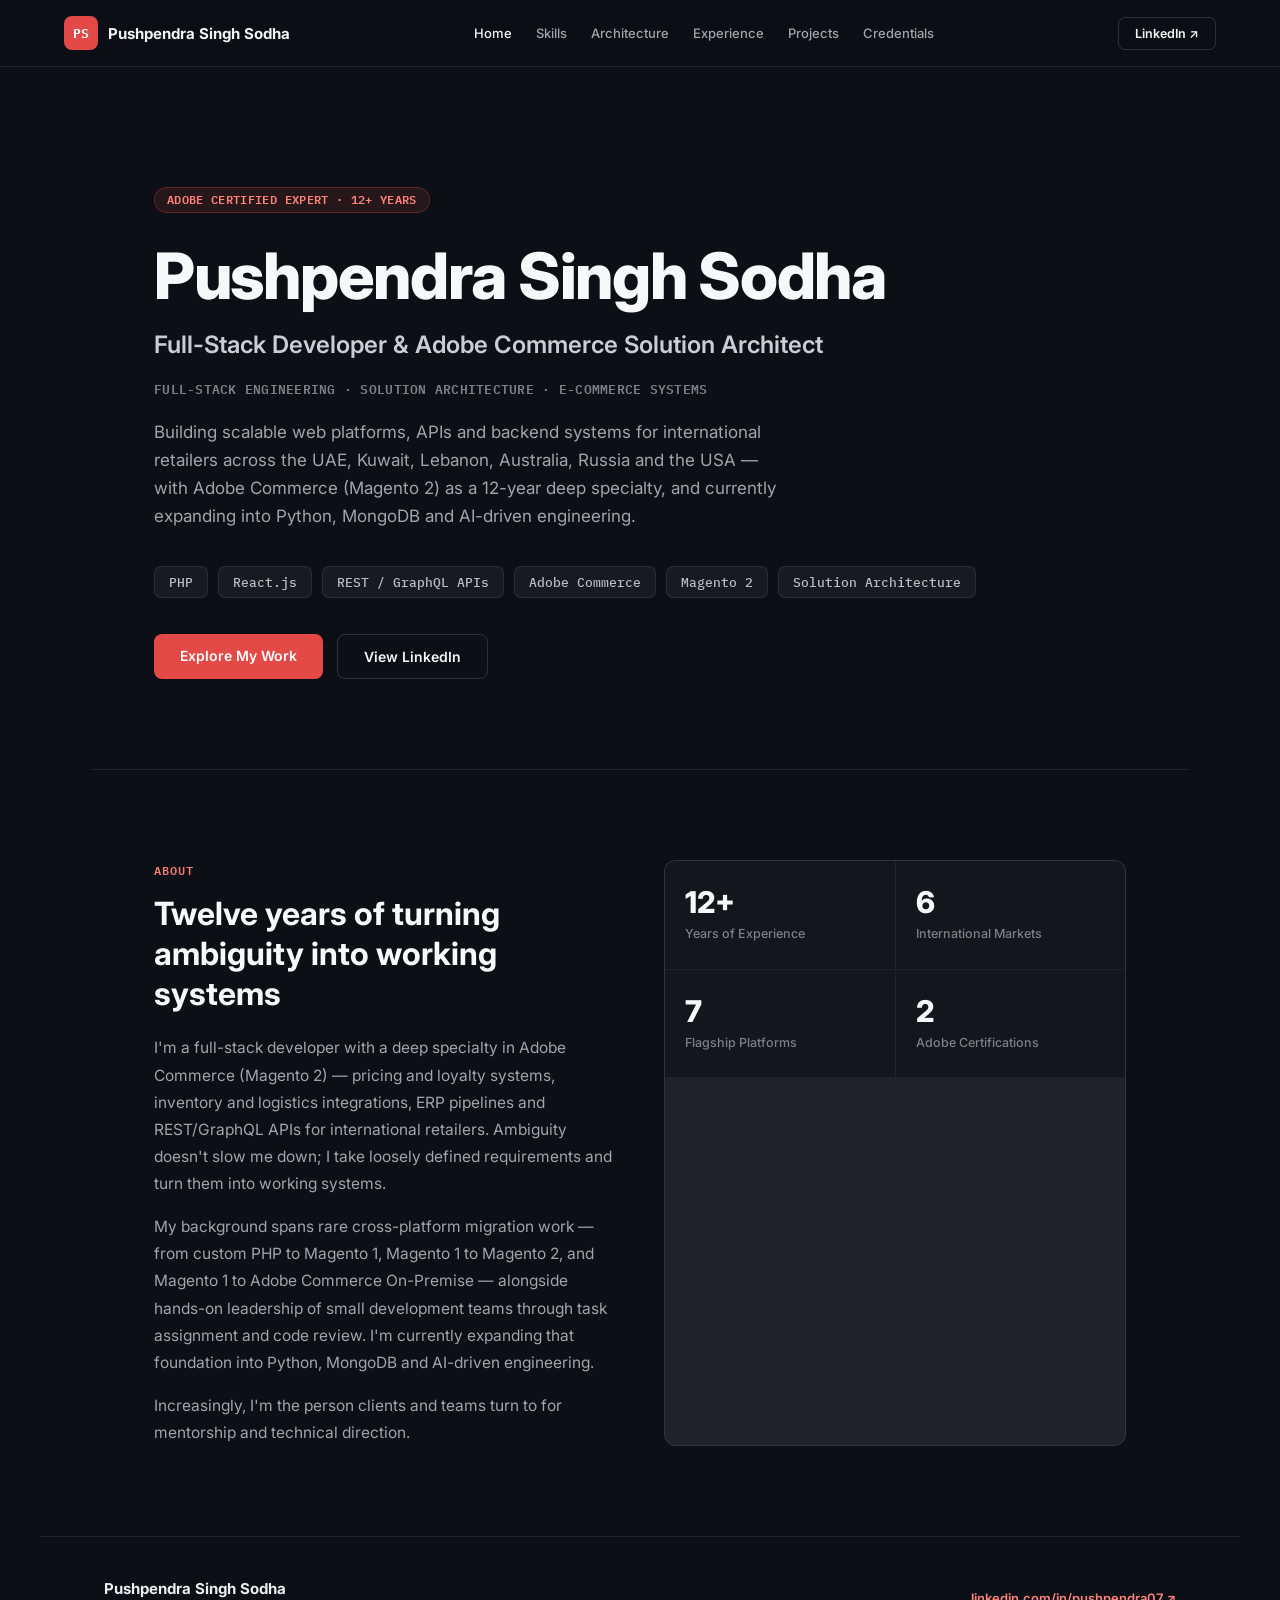
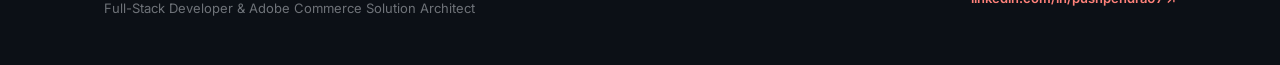
==== commit 76ecb46c: "Page added" ====
--- a/index.html
+++ b/index.html
@@ -11,10 +11,10 @@
 
   gtag('config', 'G-70R8GZVW9N');
 </script>
-<title>Pushpendra Singh Sodha — Adobe Commerce Solution Architect</title>
+<title>Pushpendra Singh Sodha — Full-Stack Developer &amp; Adobe Commerce Solution Architect</title>
 <meta name="viewport" content="width=device-width, initial-scale=1">
-<meta name="description" content="Pushpendra Singh Sodha — Senior Adobe Commerce (Magento 2) Engineer & Solution Architect. 12+ years building e-commerce platforms, APIs and integrations for international retailers.">
-<meta property="og:title" content="Pushpendra Singh Sodha — Adobe Commerce Solution Architect">
+<meta name="description" content="Pushpendra Singh Sodha — Full-Stack Developer & Adobe Commerce (Magento 2) Solution Architect. 12+ years building e-commerce platforms, APIs and integrations, now expanding into Python, MongoDB and AI-driven engineering.">
+<meta property="og:title" content="Pushpendra Singh Sodha — Full-Stack Developer & Adobe Commerce Solution Architect">
 <meta property="og:type" content="website">
 <link rel="canonical" href="https://pushpendra07.github.io/">
 <link rel="preconnect" href="https://fonts.googleapis.com">
@@ -31,7 +31,7 @@
     </a>
     <div class="nav-links">
       <a href="index.html" class="active">Home</a>
-      <a href="Expertise.html">Expertise</a>
+      <a href="Expertise.html">Skills</a>
       <a href="Architecture.html">Architecture</a>
       <a href="Experience.html">Experience</a>
       <a href="Projects.html">Projects</a>
@@ -43,15 +43,15 @@
   <header>
     <div class="eyebrow">ADOBE CERTIFIED EXPERT · 12+ YEARS</div>
     <h1>Pushpendra Singh Sodha</h1>
-    <p class="role">Senior Adobe Commerce Engineer &amp; Solution Architect</p>
-    <p class="kicker">Solution Architecture · Backend Engineering · E-commerce Systems</p>
-    <p class="lead">Building scalable Adobe Commerce platforms, integrations and backend systems for international retailers across the UAE, Kuwait, Lebanon, Australia, Russia and the USA.</p>
+    <p class="role">Full-Stack Developer &amp; Adobe Commerce Solution Architect</p>
+    <p class="kicker">Full-Stack Engineering · Solution Architecture · E-commerce Systems</p>
+    <p class="lead">Building scalable web platforms, APIs and backend systems for international retailers across the UAE, Kuwait, Lebanon, Australia, Russia and the USA — with Adobe Commerce (Magento 2) as a 12-year deep specialty, and currently expanding into Python, MongoDB and AI-driven engineering.</p>
     <div class="badges">
+      <span class="badge">PHP</span>
+      <span class="badge">React.js</span>
+      <span class="badge">REST / GraphQL APIs</span>
       <span class="badge">Adobe Commerce</span>
       <span class="badge">Magento 2</span>
-      <span class="badge">PHP</span>
-      <span class="badge">GraphQL</span>
-      <span class="badge">REST APIs</span>
       <span class="badge">Solution Architecture</span>
     </div>
     <div class="cta-row">
@@ -63,9 +63,9 @@
   <section id="about">
     <div>
       <div class="section-tag">ABOUT</div>
-      <h2>Twelve years of turning ambiguity into working commerce systems</h2>
-      <p>I build Adobe Commerce (Magento 2) platforms for international retailers — from pricing and loyalty systems to inventory, logistics and ERP integrations. Ambiguity doesn't slow me down; I take loosely defined requirements and turn them into working systems.</p>
-      <p>My background spans rare cross-platform migration work — from custom PHP to Magento 1, Magento 1 to Magento 2, and Magento 1 to Adobe Commerce On-Premise — alongside hands-on leadership of small development teams through task assignment and code review.</p>
+      <h2>Twelve years of turning ambiguity into working systems</h2>
+      <p>I'm a full-stack developer with a deep specialty in Adobe Commerce (Magento 2) — pricing and loyalty systems, inventory and logistics integrations, ERP pipelines and REST/GraphQL APIs for international retailers. Ambiguity doesn't slow me down; I take loosely defined requirements and turn them into working systems.</p>
+      <p>My background spans rare cross-platform migration work — from custom PHP to Magento 1, Magento 1 to Magento 2, and Magento 1 to Adobe Commerce On-Premise — alongside hands-on leadership of small development teams through task assignment and code review. I'm currently expanding that foundation into Python, MongoDB and AI-driven engineering.</p>
       <p>Increasingly, I'm the person clients and teams turn to for mentorship and technical direction.</p>
     </div>
     <div class="stat-grid">
@@ -79,7 +79,7 @@
   <footer>
     <div>
       <div class="footer-name">Pushpendra Singh Sodha</div>
-      <div class="footer-role">Senior Adobe Commerce / Magento 2 Developer</div>
+      <div class="footer-role">Full-Stack Developer & Adobe Commerce Solution Architect</div>
     </div>
     <a href="https://www.linkedin.com/in/pushpendra07/" target="_blank" rel="noopener" class="footer-link">linkedin.com/in/pushpendra07 ↗</a>
   </footer>
--- a/styles.css
+++ b/styles.css
@@ -130,6 +130,19 @@
 .project-details.open{display:flex}
 .project-details li{font:400 13px/1.6 'Inter',sans-serif;color:oklch(0.68 0.01 260)}
 
+/* skill proficiency */
+.skill-tier-label{font:600 12px/1 'IBM Plex Mono',monospace;color:var(--text-dimmer);letter-spacing:0.05em;margin-bottom:20px;text-transform:uppercase}
+.skill-bars{display:flex;flex-direction:column;gap:18px;margin-bottom:56px}
+.skill-row{display:grid;grid-template-columns:minmax(160px,220px) 1fr auto;align-items:center;gap:16px}
+.skill-name{font:600 14px/1.3 'Inter',sans-serif;color:var(--text)}
+.skill-bar-track{height:8px;border-radius:4px;background:var(--bg-chip2);overflow:hidden}
+.skill-bar-fill{height:100%;border-radius:4px;background:linear-gradient(90deg,var(--accent),var(--accent-brighter))}
+.skill-pct{font:600 12px/1 'IBM Plex Mono',monospace;color:var(--text-faint);min-width:34px;text-align:right}
+.learning-row{display:flex;flex-wrap:wrap;gap:10px}
+.learning-chip{display:inline-flex;align-items:center;gap:8px;padding:9px 16px;border-radius:8px;background:var(--bg-chip);border:1px dashed var(--border-strong);font:500 13px 'IBM Plex Mono',monospace;color:oklch(0.78 0.01 260)}
+.learning-dot{width:7px;height:7px;border-radius:50%;background:var(--accent);flex:none}
+.learning-note{margin:0 0 22px;font:400 14px/1.65 'Inter',sans-serif;color:var(--text-dim);max-width:640px}
+
 /* credentials */
 .cert-grid{display:grid;grid-template-columns:repeat(auto-fit,minmax(300px,1fr));gap:20px}
 .cert-card{background:var(--bg-panel);border:1px solid oklch(0.62 0.19 25 / 0.22);border-radius:12px;padding:28px;display:flex;gap:18px;align-items:flex-start}
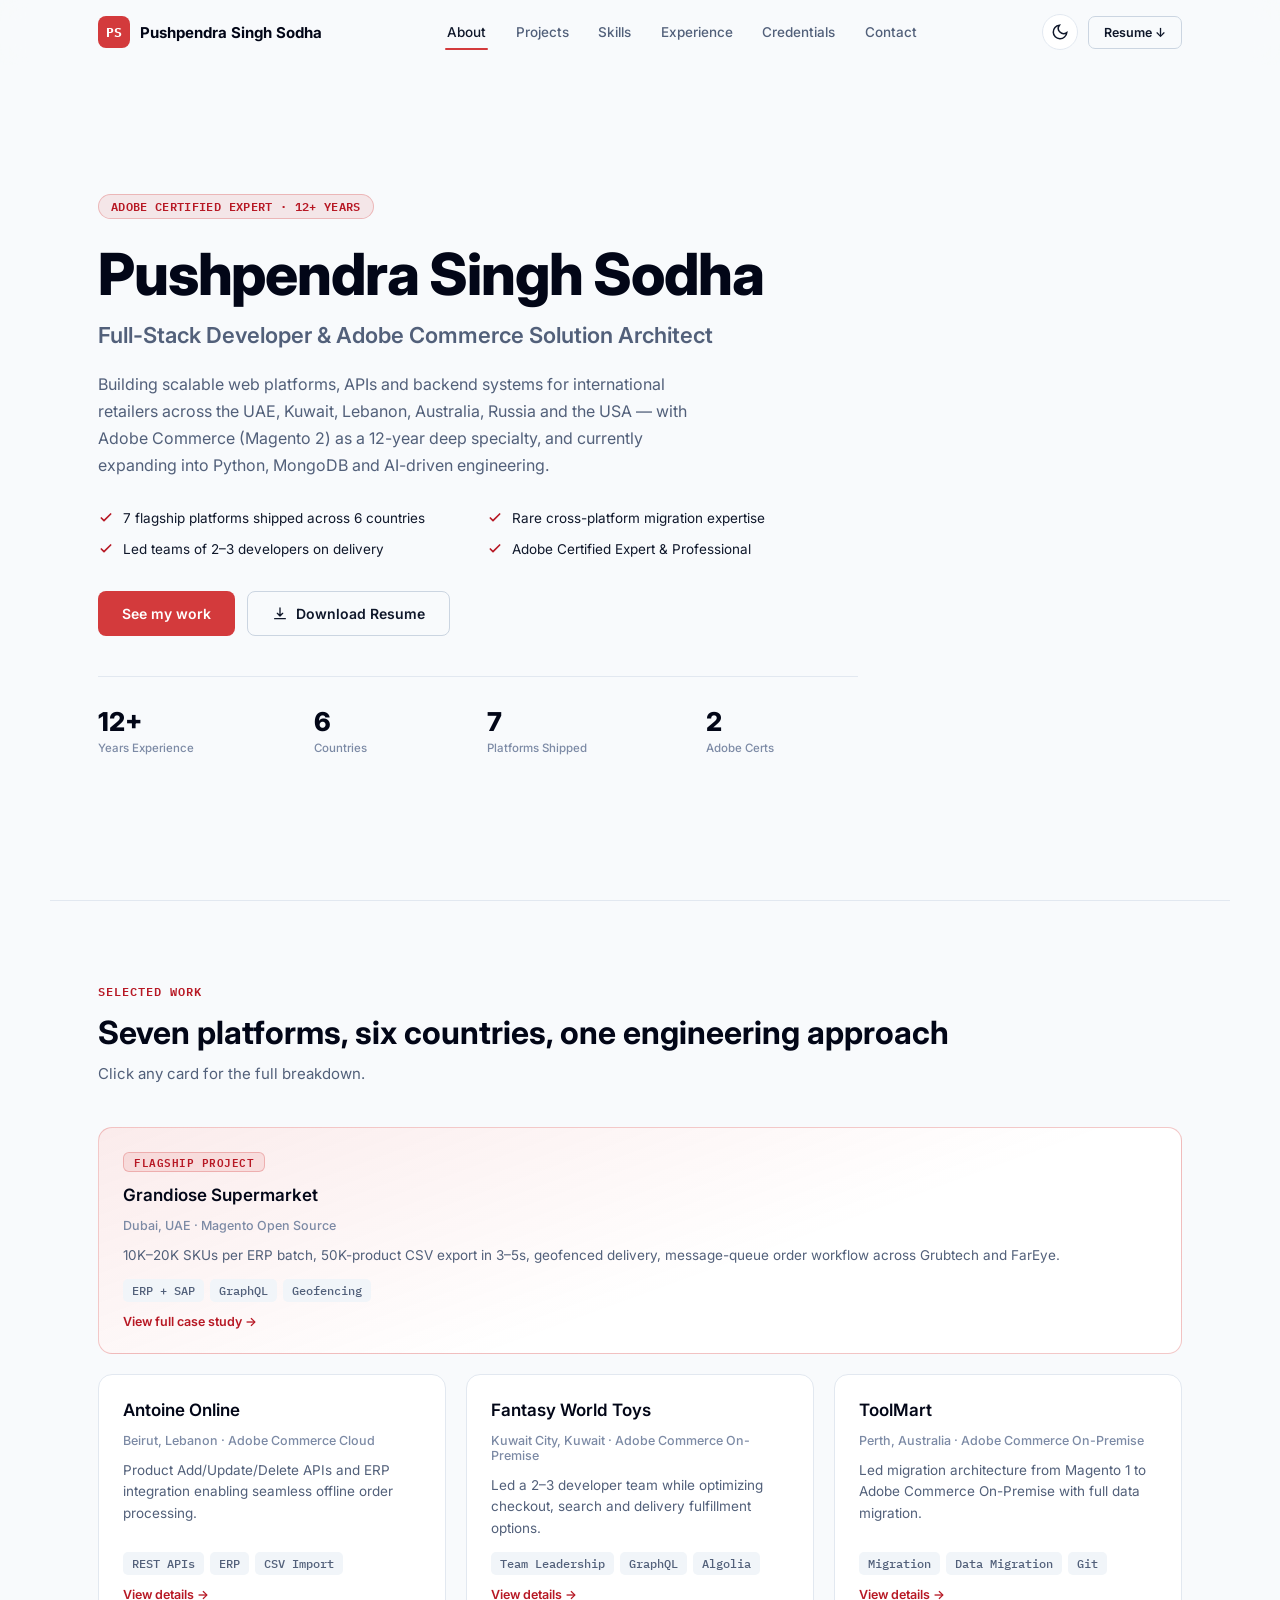
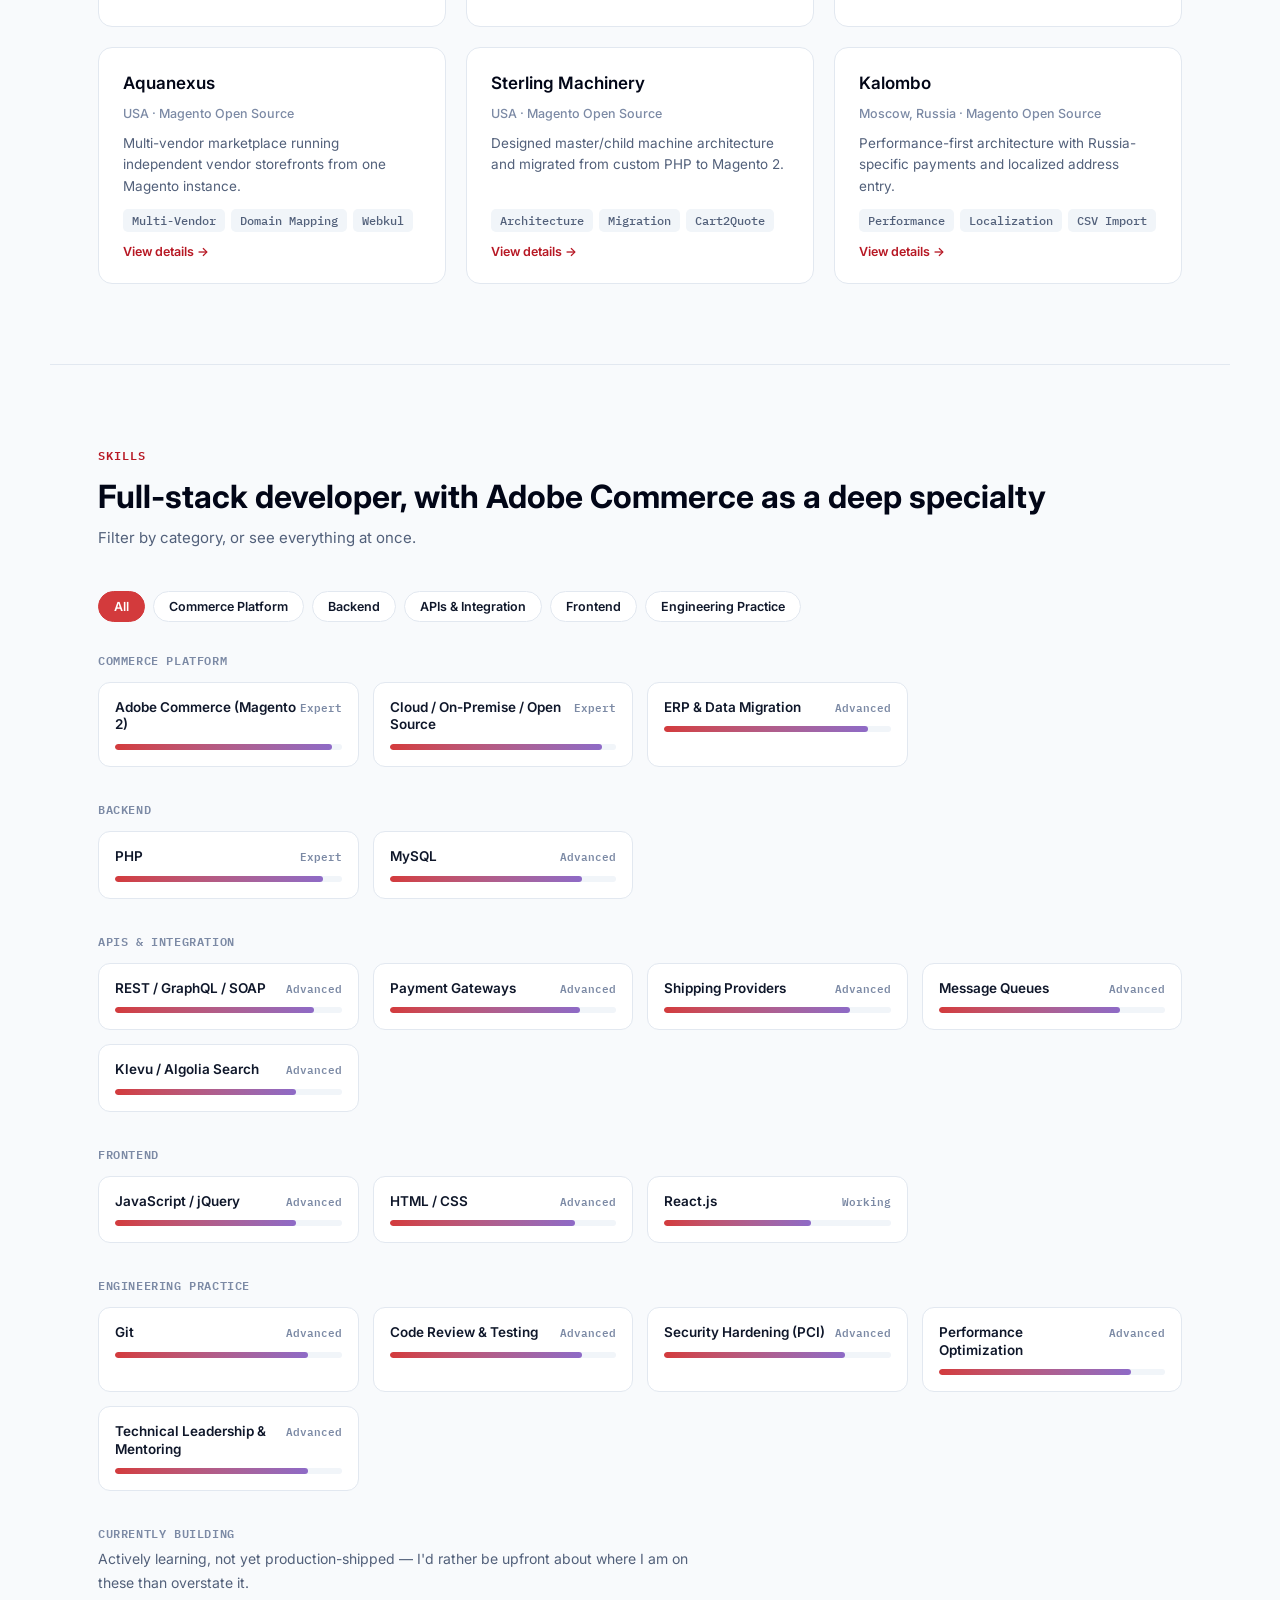
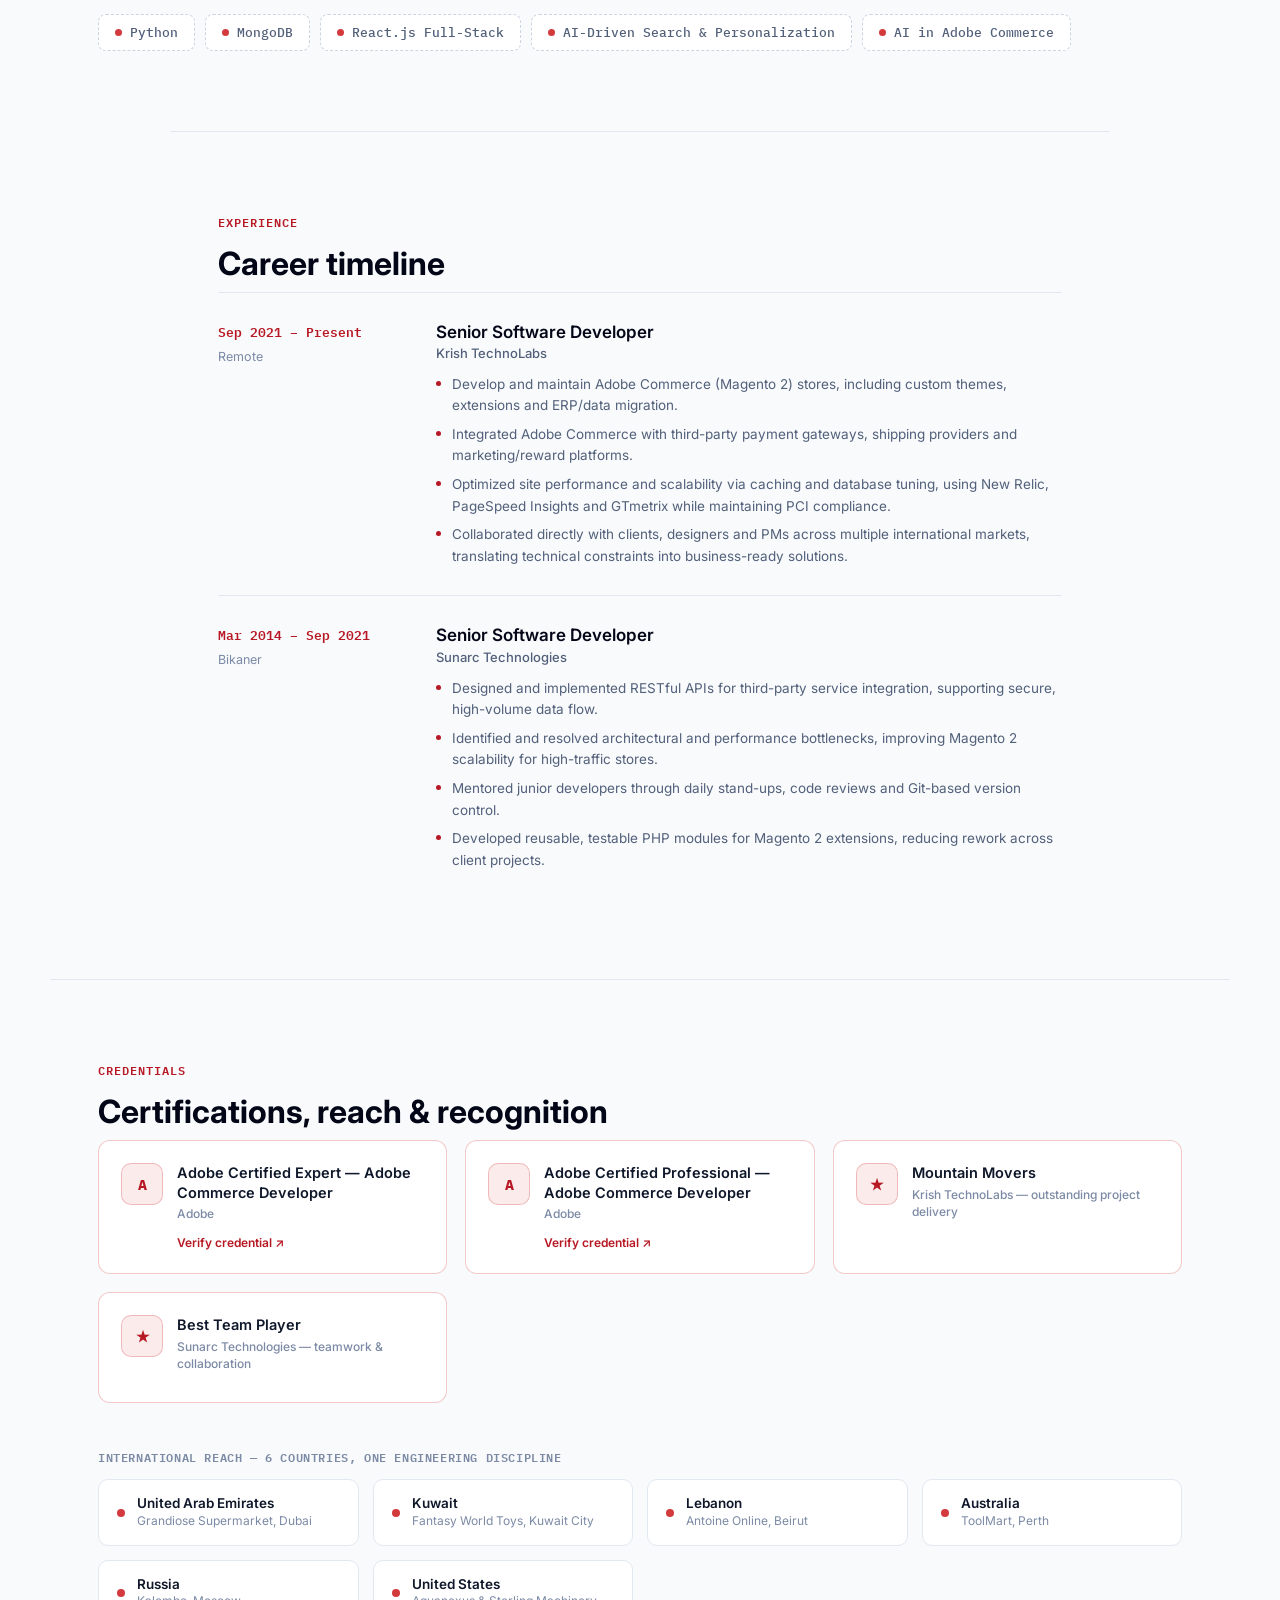
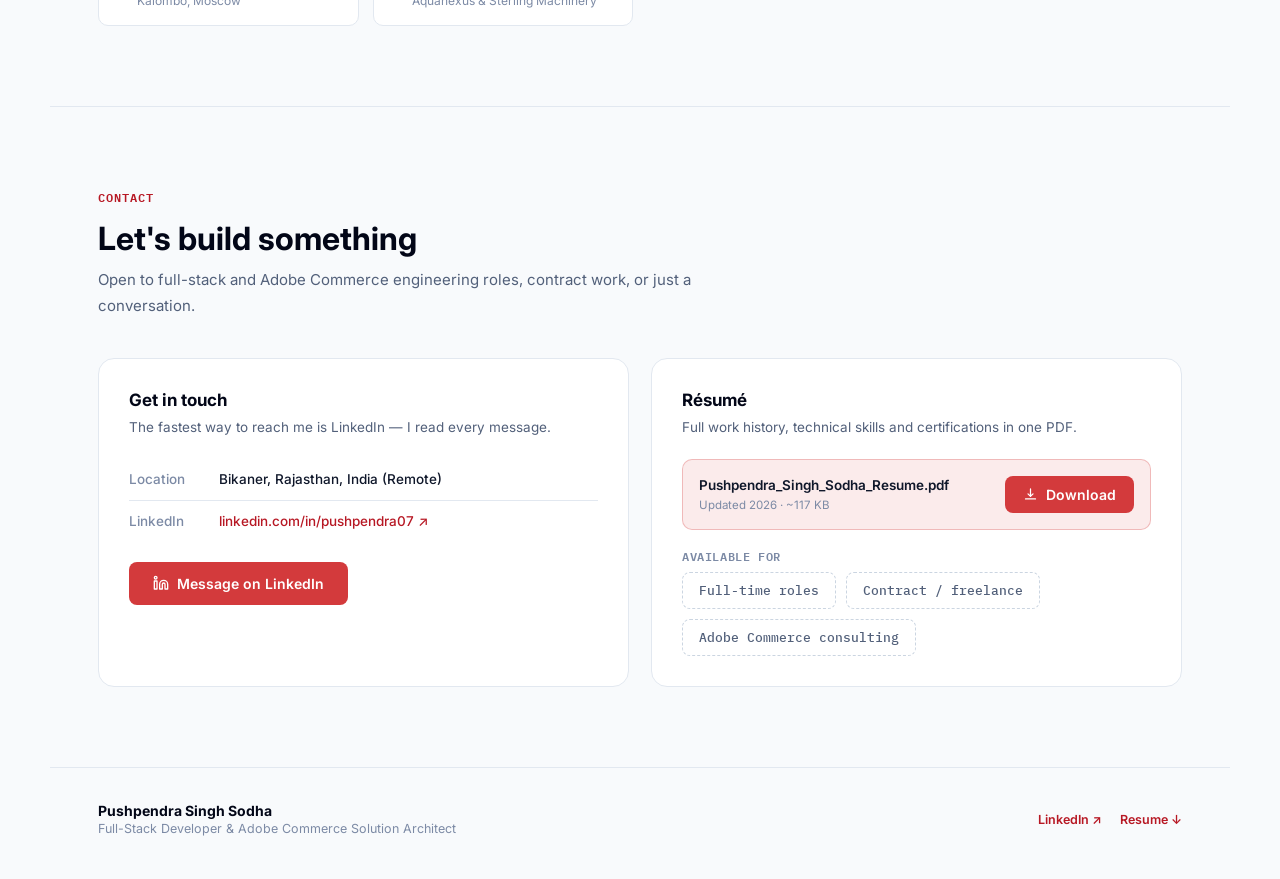
==== commit 7e7dee45: "Page added" ====
--- a/index.html
+++ b/index.html
@@ -22,68 +22,396 @@
 <link rel="stylesheet" href="styles.css">
 </head>
 <body>
-<div class="wrap">
-
-  <nav>
-    <a href="index.html" class="brand">
+
+<div class="scroll-progress" id="scrollProgress"></div>
+
+<header id="siteHeader">
+  <div class="nav-inner">
+    <a href="#hero" class="brand">
       <span class="brand-mark">PS</span>
       Pushpendra Singh Sodha
     </a>
-    <div class="nav-links">
-      <a href="index.html" class="active">Home</a>
-      <a href="Expertise.html">Skills</a>
-      <a href="Architecture.html">Architecture</a>
-      <a href="Experience.html">Experience</a>
-      <a href="Projects.html">Projects</a>
-      <a href="Credentials.html">Credentials</a>
-    </div>
-    <a href="https://www.linkedin.com/in/pushpendra07/" target="_blank" rel="noopener" class="nav-cta">LinkedIn ↗</a>
-  </nav>
-
-  <header>
-    <div class="eyebrow">ADOBE CERTIFIED EXPERT · 12+ YEARS</div>
-    <h1>Pushpendra Singh Sodha</h1>
-    <p class="role">Full-Stack Developer &amp; Adobe Commerce Solution Architect</p>
-    <p class="kicker">Full-Stack Engineering · Solution Architecture · E-commerce Systems</p>
-    <p class="lead">Building scalable web platforms, APIs and backend systems for international retailers across the UAE, Kuwait, Lebanon, Australia, Russia and the USA — with Adobe Commerce (Magento 2) as a 12-year deep specialty, and currently expanding into Python, MongoDB and AI-driven engineering.</p>
-    <div class="badges">
-      <span class="badge">PHP</span>
-      <span class="badge">React.js</span>
-      <span class="badge">REST / GraphQL APIs</span>
-      <span class="badge">Adobe Commerce</span>
-      <span class="badge">Magento 2</span>
-      <span class="badge">Solution Architecture</span>
-    </div>
-    <div class="cta-row">
-      <a href="Projects.html" class="btn-primary">Explore My Work</a>
-      <a href="https://www.linkedin.com/in/pushpendra07/" target="_blank" rel="noopener" class="btn-secondary">View LinkedIn</a>
-    </div>
-  </header>
-
-  <section id="about">
+    <nav class="nav-links">
+      <a href="#hero" class="active">About</a>
+      <a href="#projects">Projects</a>
+      <a href="#skills">Skills</a>
+      <a href="#experience">Experience</a>
+      <a href="#credentials">Credentials</a>
+      <a href="#contact">Contact</a>
+    </nav>
+    <div class="nav-right">
+      <button class="theme-toggle" id="themeToggle" aria-label="Toggle color theme"></button>
+      <a href="resume.pdf" download class="nav-cta">Resume ↓</a>
+      <button class="nav-toggle" id="navToggle" aria-label="Toggle menu">
+        <svg width="18" height="18" viewBox="0 0 24 24" fill="none" stroke="currentColor" stroke-width="2" stroke-linecap="round"><path d="M3 6h18M3 12h18M3 18h18"/></svg>
+      </button>
+    </div>
+  </div>
+</header>
+
+<section id="hero" class="hero" style="border-top:none">
+  <div class="hero-grid">
     <div>
-      <div class="section-tag">ABOUT</div>
-      <h2>Twelve years of turning ambiguity into working systems</h2>
-      <p>I'm a full-stack developer with a deep specialty in Adobe Commerce (Magento 2) — pricing and loyalty systems, inventory and logistics integrations, ERP pipelines and REST/GraphQL APIs for international retailers. Ambiguity doesn't slow me down; I take loosely defined requirements and turn them into working systems.</p>
-      <p>My background spans rare cross-platform migration work — from custom PHP to Magento 1, Magento 1 to Magento 2, and Magento 1 to Adobe Commerce On-Premise — alongside hands-on leadership of small development teams through task assignment and code review. I'm currently expanding that foundation into Python, MongoDB and AI-driven engineering.</p>
-      <p>Increasingly, I'm the person clients and teams turn to for mentorship and technical direction.</p>
-    </div>
-    <div class="stat-grid">
-      <div class="stat-cell"><div class="stat-value">12+</div><div class="stat-label">Years of Experience</div></div>
-      <div class="stat-cell"><div class="stat-value">6</div><div class="stat-label">International Markets</div></div>
-      <div class="stat-cell"><div class="stat-value">7</div><div class="stat-label">Flagship Platforms</div></div>
-      <div class="stat-cell"><div class="stat-value">2</div><div class="stat-label">Adobe Certifications</div></div>
-    </div>
-  </section>
-
-  <footer>
+      <div class="eyebrow">ADOBE CERTIFIED EXPERT · 12+ YEARS</div>
+      <h1>Pushpendra Singh Sodha</h1>
+      <p class="role">Full-Stack Developer &amp; Adobe Commerce Solution Architect</p>
+      <p class="lead">Building scalable web platforms, APIs and backend systems for international retailers across the UAE, Kuwait, Lebanon, Australia, Russia and the USA — with Adobe Commerce (Magento 2) as a 12-year deep specialty, and currently expanding into Python, MongoDB and AI-driven engineering.</p>
+      <div class="feature-list">
+        <div class="feature-item"><svg width="16" height="16" viewBox="0 0 24 24" fill="none" stroke="currentColor" stroke-width="2.5" stroke-linecap="round" stroke-linejoin="round"><path d="M5 12l4 4L19 6"/></svg>7 flagship platforms shipped across 6 countries</div>
+        <div class="feature-item"><svg width="16" height="16" viewBox="0 0 24 24" fill="none" stroke="currentColor" stroke-width="2.5" stroke-linecap="round" stroke-linejoin="round"><path d="M5 12l4 4L19 6"/></svg>Rare cross-platform migration expertise</div>
+        <div class="feature-item"><svg width="16" height="16" viewBox="0 0 24 24" fill="none" stroke="currentColor" stroke-width="2.5" stroke-linecap="round" stroke-linejoin="round"><path d="M5 12l4 4L19 6"/></svg>Led teams of 2–3 developers on delivery</div>
+        <div class="feature-item"><svg width="16" height="16" viewBox="0 0 24 24" fill="none" stroke="currentColor" stroke-width="2.5" stroke-linecap="round" stroke-linejoin="round"><path d="M5 12l4 4L19 6"/></svg>Adobe Certified Expert &amp; Professional</div>
+      </div>
+      <div class="cta-row">
+        <a href="#projects" class="btn-primary">See my work</a>
+        <a href="resume.pdf" download class="btn-secondary">
+          <svg width="16" height="16" viewBox="0 0 24 24" fill="none" stroke="currentColor" stroke-width="2" stroke-linecap="round" stroke-linejoin="round"><path d="M12 3v12m0 0l-4-4m4 4l4-4M4 19h16"/></svg>
+          Download Resume
+        </a>
+      </div>
+
+      <div class="hero-stats">
+        <div><div class="id-stat-value">12+</div><div class="id-stat-label">Years Experience</div></div>
+        <div><div class="id-stat-value">6</div><div class="id-stat-label">Countries</div></div>
+        <div><div class="id-stat-value">7</div><div class="id-stat-label">Platforms Shipped</div></div>
+        <div><div class="id-stat-value">2</div><div class="id-stat-label">Adobe Certs</div></div>
+      </div>
+    </div>
+  </div>
+</section>
+
+<section id="projects">
+  <div class="section-head">
+    <div class="section-tag">SELECTED WORK</div>
+    <h2>Seven platforms, six countries, one engineering approach</h2>
+    <p>Click any card for the full breakdown.</p>
+  </div>
+
+  <div class="project-grid">
+    <div class="project-card flagship" tabindex="0" data-project-card
+      data-title="Grandiose Supermarket"
+      data-meta="Dubai, United Arab Emirates · Magento Open Source"
+      data-tags='["Magento Open Source","ERP + SAP","GraphQL","Klevu","Message Queues","Geofencing"]'
+      data-bullets='["Built a receipt-upload rewards feature validating receipts in real time against Zinrelo and Talon.One, with cron-based ERP fallback.","Developed a high-volume ERP import/update pipeline processing 10,000–20,000 SKUs per batch.","Rewrote a timing-out CSV export to output 50,000 products in 3–5 seconds.","Architected a bulk price and inventory sync pipeline, coordinating real-time updates across cache, indexer and Klevu search.","Extended time-based pricing across admin, storefront and GraphQL, enforced across cart, checkout, web, mobile and search.","Built a rule-based Customer Segment Module and a coupon-tracked Refer-a-Friend rewards program.","Designed a zone-based inventory and geofencing system using admin-configurable delivery polygons in Google Maps.","Architected a message-queue order workflow integrating Grubtech (kitchen ops) and FarEye (last-mile logistics).","Integrated Adjust for mobile attribution and MoEngage for behavior tracking, push and engagement campaigns.","Implemented Age-Restricted Product controls and delivered a SAP integration alongside the existing ERP."]'>
+      <span class="project-tag-flagship">FLAGSHIP PROJECT</span>
+      <h3>Grandiose Supermarket</h3>
+      <div class="project-meta">Dubai, UAE · Magento Open Source</div>
+      <p class="project-summary">10K–20K SKUs per ERP batch, 50K-product CSV export in 3–5s, geofenced delivery, message-queue order workflow across Grubtech and FarEye.</p>
+      <div class="project-tags"><span>ERP + SAP</span><span>GraphQL</span><span>Geofencing</span></div>
+      <span class="project-open">View full case study →</span>
+    </div>
+
+    <div class="project-card" tabindex="0" data-project-card
+      data-title="Antoine Online"
+      data-meta="Beirut, Lebanon · Adobe Commerce Cloud"
+      data-tags='["REST APIs","ERP","CSV Import"]'
+      data-bullets='["Designed and built Product Add/Update/Delete APIs, streamlining data processing and import/export efficiency.","Implemented ERP integration enabling seamless offline order processing between Magento and the client'"'"'s ERP.","Diagnosed a recurring back-order/out-of-stock issue and built a custom CSV import patch to fix it at the root cause.","Developed custom modules and extensions to enhance store functionality and product management workflows."]'>
+      <h3>Antoine Online</h3>
+      <div class="project-meta">Beirut, Lebanon · Adobe Commerce Cloud</div>
+      <p class="project-summary">Product Add/Update/Delete APIs and ERP integration enabling seamless offline order processing.</p>
+      <div class="project-tags"><span>REST APIs</span><span>ERP</span><span>CSV Import</span></div>
+      <span class="project-open">View details →</span>
+    </div>
+
+    <div class="project-card" tabindex="0" data-project-card
+      data-title="Fantasy World Toys"
+      data-meta="Kuwait City, Kuwait · Adobe Commerce On-Premise"
+      data-tags='["Team Leadership","GraphQL","Algolia"]'
+      data-bullets='["Served as dedicated client-side developer, handling day-to-day backend operations and prioritization.","Led a team of 2–3 developers on task assignment and code review, sharing delivery accountability with the PM.","Implemented Express Delivery, Click & Collect and Curbside Pickup fulfillment options.","Optimized REST and GraphQL APIs; integrated Algolia for search and Tabby for checkout."]'>
+      <h3>Fantasy World Toys</h3>
+      <div class="project-meta">Kuwait City, Kuwait · Adobe Commerce On-Premise</div>
+      <p class="project-summary">Led a 2–3 developer team while optimizing checkout, search and delivery fulfillment options.</p>
+      <div class="project-tags"><span>Team Leadership</span><span>GraphQL</span><span>Algolia</span></div>
+      <span class="project-open">View details →</span>
+    </div>
+
+    <div class="project-card" tabindex="0" data-project-card
+      data-title="ToolMart"
+      data-meta="Perth, Australia · Adobe Commerce On-Premise"
+      data-tags='["Migration","Data Migration","Git"]'
+      data-bullets='["Designed and led the migration architecture from Magento 1 to Adobe Commerce On-Premise, including full data migration.","Rebuilt custom themes and redeveloped extensions on the new architecture, preserving existing business logic.","Managed Git workflow, code reviews and deployments through migration and post-launch stabilization.","Enhanced functionality through custom extensions and optimized performance post-migration."]'>
+      <h3>ToolMart</h3>
+      <div class="project-meta">Perth, Australia · Adobe Commerce On-Premise</div>
+      <p class="project-summary">Led migration architecture from Magento 1 to Adobe Commerce On-Premise with full data migration.</p>
+      <div class="project-tags"><span>Migration</span><span>Data Migration</span><span>Git</span></div>
+      <span class="project-open">View details →</span>
+    </div>
+
+    <div class="project-card" tabindex="0" data-project-card
+      data-title="Aquanexus"
+      data-meta="USA · Magento Open Source"
+      data-tags='["Multi-Vendor","Domain Mapping","Webkul"]'
+      data-bullets='["Built a multi-vendor setup running multiple independent vendor websites from a single Magento instance via domain mapping.","Designed a Payment Reminder Module with automated COD/bank-transfer email reminders.","Customized Webkul modules for vendor registration, purchase orders and split orders.","Managed ongoing integration of vendor-facing functionality across all storefronts."]'>
+      <h3>Aquanexus</h3>
+      <div class="project-meta">USA · Magento Open Source</div>
+      <p class="project-summary">Multi-vendor marketplace running independent vendor storefronts from one Magento instance.</p>
+      <div class="project-tags"><span>Multi-Vendor</span><span>Domain Mapping</span><span>Webkul</span></div>
+      <span class="project-open">View details →</span>
+    </div>
+
+    <div class="project-card" tabindex="0" data-project-card
+      data-title="Sterling Machinery"
+      data-meta="USA · Magento Open Source"
+      data-tags='["Architecture","Migration","Cart2Quote"]'
+      data-bullets='["Designed the system architecture for machinery product management, including the master/child data model.","Migrated the platform from custom PHP to Magento 1, then to Magento 2 Open Source.","Developed admin modules for machinery products, brand pages and role-specific tabs.","Implemented Ajax-driven product specification logic and enhanced the Cart2Quote module."]'>
+      <h3>Sterling Machinery</h3>
+      <div class="project-meta">USA · Magento Open Source</div>
+      <p class="project-summary">Designed master/child machine architecture and migrated from custom PHP to Magento 2.</p>
+      <div class="project-tags"><span>Architecture</span><span>Migration</span><span>Cart2Quote</span></div>
+      <span class="project-open">View details →</span>
+    </div>
+
+    <div class="project-card" tabindex="0" data-project-card
+      data-title="Kalombo"
+      data-meta="Moscow, Russia · Magento Open Source"
+      data-tags='["Performance","Localization","CSV Import"]'
+      data-bullets='["Designed the platform architecture with performance as the primary constraint, shaping module and theme decisions.","Built the platform natively on Magento Open Source with Auto Address API integration for localized address entry.","Set up Russia-specific payment methods to support local market requirements.","Managed CSV product/attribute imports and optimized performance by removing unused modules."]'>
+      <h3>Kalombo</h3>
+      <div class="project-meta">Moscow, Russia · Magento Open Source</div>
+      <p class="project-summary">Performance-first architecture with Russia-specific payments and localized address entry.</p>
+      <div class="project-tags"><span>Performance</span><span>Localization</span><span>CSV Import</span></div>
+      <span class="project-open">View details →</span>
+    </div>
+  </div>
+</section>
+
+<section id="skills">
+  <div class="section-head">
+    <div class="section-tag">SKILLS</div>
+    <h2>Full-stack developer, with Adobe Commerce as a deep specialty</h2>
+    <p>Filter by category, or see everything at once.</p>
+  </div>
+
+  <div class="chip-row">
+    <button class="chip active" data-skill-filter="all">All</button>
+    <button class="chip" data-skill-filter="Commerce Platform">Commerce Platform</button>
+    <button class="chip" data-skill-filter="Backend">Backend</button>
+    <button class="chip" data-skill-filter="APIs &amp; Integration">APIs &amp; Integration</button>
+    <button class="chip" data-skill-filter="Frontend">Frontend</button>
+    <button class="chip" data-skill-filter="Engineering Practice">Engineering Practice</button>
+  </div>
+
+  <div class="skill-group" data-skill-group="Commerce Platform">
+    <div class="skill-group-title">Commerce Platform</div>
+    <div class="skill-cards">
+      <div class="skill-card"><div class="skill-card-top"><span class="skill-card-name">Adobe Commerce (Magento 2)</span><span class="skill-card-level">Expert</span></div><div class="skill-bar-track"><div class="skill-bar-fill" style="width:96%"></div></div></div>
+      <div class="skill-card"><div class="skill-card-top"><span class="skill-card-name">Cloud / On-Premise / Open Source</span><span class="skill-card-level">Expert</span></div><div class="skill-bar-track"><div class="skill-bar-fill" style="width:94%"></div></div></div>
+      <div class="skill-card"><div class="skill-card-top"><span class="skill-card-name">ERP &amp; Data Migration</span><span class="skill-card-level">Advanced</span></div><div class="skill-bar-track"><div class="skill-bar-fill" style="width:90%"></div></div></div>
+    </div>
+  </div>
+
+  <div class="skill-group" data-skill-group="Backend">
+    <div class="skill-group-title">Backend</div>
+    <div class="skill-cards">
+      <div class="skill-card"><div class="skill-card-top"><span class="skill-card-name">PHP</span><span class="skill-card-level">Expert</span></div><div class="skill-bar-track"><div class="skill-bar-fill" style="width:92%"></div></div></div>
+      <div class="skill-card"><div class="skill-card-top"><span class="skill-card-name">MySQL</span><span class="skill-card-level">Advanced</span></div><div class="skill-bar-track"><div class="skill-bar-fill" style="width:85%"></div></div></div>
+    </div>
+  </div>
+
+  <div class="skill-group" data-skill-group="APIs &amp; Integration">
+    <div class="skill-group-title">APIs &amp; Integration</div>
+    <div class="skill-cards">
+      <div class="skill-card"><div class="skill-card-top"><span class="skill-card-name">REST / GraphQL / SOAP</span><span class="skill-card-level">Advanced</span></div><div class="skill-bar-track"><div class="skill-bar-fill" style="width:88%"></div></div></div>
+      <div class="skill-card"><div class="skill-card-top"><span class="skill-card-name">Payment Gateways</span><span class="skill-card-level">Advanced</span></div><div class="skill-bar-track"><div class="skill-bar-fill" style="width:84%"></div></div></div>
+      <div class="skill-card"><div class="skill-card-top"><span class="skill-card-name">Shipping Providers</span><span class="skill-card-level">Advanced</span></div><div class="skill-bar-track"><div class="skill-bar-fill" style="width:82%"></div></div></div>
+      <div class="skill-card"><div class="skill-card-top"><span class="skill-card-name">Message Queues</span><span class="skill-card-level">Advanced</span></div><div class="skill-bar-track"><div class="skill-bar-fill" style="width:80%"></div></div></div>
+      <div class="skill-card"><div class="skill-card-top"><span class="skill-card-name">Klevu / Algolia Search</span><span class="skill-card-level">Advanced</span></div><div class="skill-bar-track"><div class="skill-bar-fill" style="width:80%"></div></div></div>
+    </div>
+  </div>
+
+  <div class="skill-group" data-skill-group="Frontend">
+    <div class="skill-group-title">Frontend</div>
+    <div class="skill-cards">
+      <div class="skill-card"><div class="skill-card-top"><span class="skill-card-name">JavaScript / jQuery</span><span class="skill-card-level">Advanced</span></div><div class="skill-bar-track"><div class="skill-bar-fill" style="width:80%"></div></div></div>
+      <div class="skill-card"><div class="skill-card-top"><span class="skill-card-name">HTML / CSS</span><span class="skill-card-level">Advanced</span></div><div class="skill-bar-track"><div class="skill-bar-fill" style="width:82%"></div></div></div>
+      <div class="skill-card"><div class="skill-card-top"><span class="skill-card-name">React.js</span><span class="skill-card-level">Working</span></div><div class="skill-bar-track"><div class="skill-bar-fill" style="width:65%"></div></div></div>
+    </div>
+  </div>
+
+  <div class="skill-group" data-skill-group="Engineering Practice">
+    <div class="skill-group-title">Engineering Practice</div>
+    <div class="skill-cards">
+      <div class="skill-card"><div class="skill-card-top"><span class="skill-card-name">Git</span><span class="skill-card-level">Advanced</span></div><div class="skill-bar-track"><div class="skill-bar-fill" style="width:85%"></div></div></div>
+      <div class="skill-card"><div class="skill-card-top"><span class="skill-card-name">Code Review &amp; Testing</span><span class="skill-card-level">Advanced</span></div><div class="skill-bar-track"><div class="skill-bar-fill" style="width:85%"></div></div></div>
+      <div class="skill-card"><div class="skill-card-top"><span class="skill-card-name">Security Hardening (PCI)</span><span class="skill-card-level">Advanced</span></div><div class="skill-bar-track"><div class="skill-bar-fill" style="width:80%"></div></div></div>
+      <div class="skill-card"><div class="skill-card-top"><span class="skill-card-name">Performance Optimization</span><span class="skill-card-level">Advanced</span></div><div class="skill-bar-track"><div class="skill-bar-fill" style="width:85%"></div></div></div>
+      <div class="skill-card"><div class="skill-card-top"><span class="skill-card-name">Technical Leadership &amp; Mentoring</span><span class="skill-card-level">Advanced</span></div><div class="skill-bar-track"><div class="skill-bar-fill" style="width:85%"></div></div></div>
+    </div>
+  </div>
+
+  <div style="margin-top:8px">
+    <div class="skill-group-title" style="margin-bottom:8px">Currently Building</div>
+    <p class="learning-note">Actively learning, not yet production-shipped — I'd rather be upfront about where I am on these than overstate it.</p>
+    <div class="learning-row">
+      <span class="learning-chip"><span class="learning-dot"></span>Python</span>
+      <span class="learning-chip"><span class="learning-dot"></span>MongoDB</span>
+      <span class="learning-chip"><span class="learning-dot"></span>React.js Full-Stack</span>
+      <span class="learning-chip"><span class="learning-dot"></span>AI-Driven Search &amp; Personalization</span>
+      <span class="learning-chip"><span class="learning-dot"></span>AI in Adobe Commerce</span>
+    </div>
+  </div>
+</section>
+
+<section id="experience" style="max-width:940px">
+  <div class="section-head">
+    <div class="section-tag">EXPERIENCE</div>
+    <h2>Career timeline</h2>
+  </div>
+  <div class="exp-row">
     <div>
-      <div class="footer-name">Pushpendra Singh Sodha</div>
-      <div class="footer-role">Full-Stack Developer & Adobe Commerce Solution Architect</div>
-    </div>
-    <a href="https://www.linkedin.com/in/pushpendra07/" target="_blank" rel="noopener" class="footer-link">linkedin.com/in/pushpendra07 ↗</a>
-  </footer>
-
+      <div class="exp-period">Sep 2021 – Present</div>
+      <div class="exp-location">Remote</div>
+    </div>
+    <div>
+      <h3 class="exp-role">Senior Software Developer</h3>
+      <div class="exp-company">Krish TechnoLabs</div>
+      <ul class="exp-bullets">
+        <li>Develop and maintain Adobe Commerce (Magento 2) stores, including custom themes, extensions and ERP/data migration.</li>
+        <li>Integrated Adobe Commerce with third-party payment gateways, shipping providers and marketing/reward platforms.</li>
+        <li>Optimized site performance and scalability via caching and database tuning, using New Relic, PageSpeed Insights and GTmetrix while maintaining PCI compliance.</li>
+        <li>Collaborated directly with clients, designers and PMs across multiple international markets, translating technical constraints into business-ready solutions.</li>
+      </ul>
+    </div>
+  </div>
+  <div class="exp-row">
+    <div>
+      <div class="exp-period">Mar 2014 – Sep 2021</div>
+      <div class="exp-location">Bikaner</div>
+    </div>
+    <div>
+      <h3 class="exp-role">Senior Software Developer</h3>
+      <div class="exp-company">Sunarc Technologies</div>
+      <ul class="exp-bullets">
+        <li>Designed and implemented RESTful APIs for third-party service integration, supporting secure, high-volume data flow.</li>
+        <li>Identified and resolved architectural and performance bottlenecks, improving Magento 2 scalability for high-traffic stores.</li>
+        <li>Mentored junior developers through daily stand-ups, code reviews and Git-based version control.</li>
+        <li>Developed reusable, testable PHP modules for Magento 2 extensions, reducing rework across client projects.</li>
+      </ul>
+    </div>
+  </div>
+</section>
+
+<section id="credentials">
+  <div class="section-head">
+    <div class="section-tag">CREDENTIALS</div>
+    <h2>Certifications, reach &amp; recognition</h2>
+  </div>
+
+  <div class="cred-grid">
+    <div class="cred-card">
+      <div class="cred-mark">A</div>
+      <div>
+        <h4>Adobe Certified Expert — Adobe Commerce Developer</h4>
+        <div class="cred-issuer">Adobe</div>
+        <a href="https://certification.adobe.com/credential/verify/0337ceaf-c351-4151-a1b6-dd9e93b6ba6e" target="_blank" rel="noopener" class="cred-verify">Verify credential ↗</a>
+      </div>
+    </div>
+    <div class="cred-card">
+      <div class="cred-mark">A</div>
+      <div>
+        <h4>Adobe Certified Professional — Adobe Commerce Developer</h4>
+        <div class="cred-issuer">Adobe</div>
+        <a href="https://certification.adobe.com/credential/verify/a2be427f-cf35-4114-ab9c-5bdb4ca187a2" target="_blank" rel="noopener" class="cred-verify">Verify credential ↗</a>
+      </div>
+    </div>
+    <div class="cred-card">
+      <div class="cred-mark">★</div>
+      <div>
+        <h4>Mountain Movers</h4>
+        <div class="cred-issuer">Krish TechnoLabs — outstanding project delivery</div>
+      </div>
+    </div>
+    <div class="cred-card">
+      <div class="cred-mark">★</div>
+      <div>
+        <h4>Best Team Player</h4>
+        <div class="cred-issuer">Sunarc Technologies — teamwork &amp; collaboration</div>
+      </div>
+    </div>
+  </div>
+
+  <div class="skill-group-title" style="margin-bottom:16px">International reach — 6 countries, one engineering discipline</div>
+  <div class="market-grid">
+    <div class="market-card"><span class="market-dot"></span><div><div class="market-country">United Arab Emirates</div><div class="market-project">Grandiose Supermarket, Dubai</div></div></div>
+    <div class="market-card"><span class="market-dot"></span><div><div class="market-country">Kuwait</div><div class="market-project">Fantasy World Toys, Kuwait City</div></div></div>
+    <div class="market-card"><span class="market-dot"></span><div><div class="market-country">Lebanon</div><div class="market-project">Antoine Online, Beirut</div></div></div>
+    <div class="market-card"><span class="market-dot"></span><div><div class="market-country">Australia</div><div class="market-project">ToolMart, Perth</div></div></div>
+    <div class="market-card"><span class="market-dot"></span><div><div class="market-country">Russia</div><div class="market-project">Kalombo, Moscow</div></div></div>
+    <div class="market-card"><span class="market-dot"></span><div><div class="market-country">United States</div><div class="market-project">Aquanexus &amp; Sterling Machinery</div></div></div>
+  </div>
+</section>
+
+<section id="contact">
+  <div class="section-head">
+    <div class="section-tag">CONTACT</div>
+    <h2>Let's build something</h2>
+    <p>Open to full-stack and Adobe Commerce engineering roles, contract work, or just a conversation.</p>
+  </div>
+
+  <div class="contact-grid">
+    <div class="contact-card">
+      <h3>Get in touch</h3>
+      <p class="sub">The fastest way to reach me is LinkedIn — I read every message.</p>
+      <div class="contact-row"><span class="label">Location</span><span class="value">Bikaner, Rajasthan, India (Remote)</span></div>
+      <div class="contact-row"><span class="label">LinkedIn</span><span class="value"><a href="https://www.linkedin.com/in/pushpendra07/" target="_blank" rel="noopener">linkedin.com/in/pushpendra07 ↗</a></span></div>
+      <div class="cta-row" style="margin-top:20px">
+        <a href="https://www.linkedin.com/in/pushpendra07/" target="_blank" rel="noopener" class="btn-primary">
+          <svg width="16" height="16" viewBox="0 0 24 24" fill="none" stroke="currentColor" stroke-width="2" stroke-linecap="round" stroke-linejoin="round"><path d="M16 8a6 6 0 016 6v7h-4v-7a2 2 0 00-4 0v7h-4v-7a6 6 0 016-6z"/><rect x="2" y="9" width="4" height="12"/><circle cx="4" cy="4" r="2"/></svg>
+          Message on LinkedIn
+        </a>
+      </div>
+    </div>
+
+    <div class="contact-card">
+      <h3>Résumé</h3>
+      <p class="sub">Full work history, technical skills and certifications in one PDF.</p>
+      <div class="resume-download">
+        <div>
+          <div class="resume-download-text">Pushpendra_Singh_Sodha_Resume.pdf</div>
+          <div class="resume-download-sub">Updated 2026 · ~117 KB</div>
+        </div>
+        <a href="resume.pdf" download class="btn-primary" style="padding:10px 18px">
+          <svg width="15" height="15" viewBox="0 0 24 24" fill="none" stroke="currentColor" stroke-width="2" stroke-linecap="round" stroke-linejoin="round"><path d="M12 3v12m0 0l-4-4m4 4l4-4M4 19h16"/></svg>
+          Download
+        </a>
+      </div>
+      <div style="margin-top:20px">
+        <div class="skill-group-title" style="margin-bottom:10px">Available for</div>
+        <div class="learning-row">
+          <span class="learning-chip">Full-time roles</span>
+          <span class="learning-chip">Contract / freelance</span>
+          <span class="learning-chip">Adobe Commerce consulting</span>
+        </div>
+      </div>
+    </div>
+  </div>
+</section>
+
+<footer>
+  <div>
+    <div class="footer-name">Pushpendra Singh Sodha</div>
+    <div class="footer-role">Full-Stack Developer &amp; Adobe Commerce Solution Architect</div>
+  </div>
+  <div class="footer-links">
+    <a href="https://www.linkedin.com/in/pushpendra07/" target="_blank" rel="noopener">LinkedIn ↗</a>
+    <a href="resume.pdf" download>Resume ↓</a>
+  </div>
+</footer>
+
+<button class="scroll-top-btn" id="scrollTopBtn" aria-label="Scroll to top">
+  <svg width="18" height="18" viewBox="0 0 24 24" fill="none" stroke="currentColor" stroke-width="2.5" stroke-linecap="round" stroke-linejoin="round"><path d="M12 19V5M5 12l7-7 7 7"/></svg>
+</button>
+
+<div class="modal-backdrop" id="projectModalBackdrop">
+  <div class="modal" id="projectModal" role="dialog" aria-modal="true">
+    <button class="modal-close" type="button">✕</button>
+    <h3 class="modal-title"></h3>
+    <div class="project-meta modal-meta"></div>
+    <ul class="modal-list"></ul>
+    <div class="project-tags modal-tags"></div>
+  </div>
 </div>
+
+<script src="script.js"></script>
 </body>
 </html>
--- a/styles.css
+++ b/styles.css
@@ -1,174 +1,195 @@
 :root{
+  --bg:#f8fafc;
+  --surface:#ffffff;
+  --surface-2:#f1f5f9;
+  --text:#0f172a;
+  --text-strong:#020617;
+  --muted:#52607a;
+  --muted-2:#7c8aa5;
+  --border:#e2e8f0;
+  --border-strong:#cbd5e1;
+  --brand:oklch(0.58 0.19 25);
+  --brand-hover:oklch(0.53 0.19 25);
+  --brand-text:oklch(0.5 0.19 25);
+  --brand-soft:oklch(0.58 0.19 25 / 0.1);
+  --brand-soft-border:oklch(0.58 0.19 25 / 0.28);
+  --accent2:oklch(0.6 0.14 300);
+  --shadow:0 1px 2px rgba(15,23,42,.04), 0 8px 24px rgba(15,23,42,.06);
+}
+:root[data-theme="dark"],:root:not([data-theme="light"]).theme-dark{
   --bg:oklch(0.17 0.014 260);
-  --bg-panel:oklch(0.2 0.015 260);
-  --bg-chip:oklch(0.22 0.016 260);
-  --bg-chip2:oklch(0.26 0.018 260);
+  --surface:oklch(0.2 0.015 260);
+  --surface-2:oklch(0.235 0.017 260);
   --text:oklch(0.97 0.004 260);
   --text-strong:oklch(0.98 0.003 260);
-  --text-muted:oklch(0.72 0.01 260);
-  --text-dim:oklch(0.65 0.01 260);
-  --text-dimmer:oklch(0.6 0.01 260);
-  --text-faint:oklch(0.55 0.01 260);
-  --text-faintest:oklch(0.58 0.01 260);
-  --border:oklch(1 0 0 / 0.08);
-  --border-strong:oklch(1 0 0 / 0.14);
-  --accent:oklch(0.62 0.19 25);
-  --accent-hover:oklch(0.67 0.19 25);
-  --accent-text:oklch(0.72 0.15 25);
-  --accent-text-hover:oklch(0.8 0.16 25);
-  --accent-bright:oklch(0.75 0.16 25);
-  --accent-brighter:oklch(0.78 0.16 25);
+  --muted:oklch(0.72 0.01 260);
+  --muted-2:oklch(0.58 0.01 260);
+  --border:oklch(1 0 0 / 0.09);
+  --border-strong:oklch(1 0 0 / 0.16);
+  --brand:oklch(0.62 0.19 25);
+  --brand-hover:oklch(0.67 0.19 25);
+  --brand-text:oklch(0.75 0.16 25);
+  --brand-soft:oklch(0.62 0.19 25 / 0.14);
+  --brand-soft-border:oklch(0.62 0.19 25 / 0.3);
+  --accent2:oklch(0.68 0.14 300);
+  --shadow:0 1px 2px rgba(0,0,0,.2), 0 12px 32px rgba(0,0,0,.35);
 }
+
 *{box-sizing:border-box}
-body{margin:0;background:var(--bg);font-family:'Inter',system-ui,sans-serif}
-a{color:var(--accent-text);text-decoration:none}
-a:hover{color:var(--accent-text-hover)}
-::selection{background:oklch(0.62 0.19 25 / 0.3)}
-ul{margin:0}
-.wrap{background:var(--bg);color:var(--text);min-height:100vh;overflow-x:hidden}
+html{scroll-behavior:smooth}
+body{margin:0;background:var(--bg);color:var(--text);font-family:'Inter',system-ui,sans-serif;transition:background .2s ease,color .2s ease}
+a{color:var(--brand-text);text-decoration:none}
+a:hover{color:var(--brand-hover)}
+::selection{background:var(--brand-soft)}
+ul{margin:0;padding:0;list-style:none}
+img{max-width:100%;display:block}
+button{font-family:inherit}
 
-/* nav */
-nav{position:sticky;top:0;z-index:50;display:flex;align-items:center;justify-content:space-between;gap:16px;flex-wrap:wrap;padding:16px clamp(20px,5vw,64px);background:oklch(0.17 0.014 260 / 0.85);backdrop-filter:blur(10px);border-bottom:1px solid var(--border)}
-.brand{display:flex;align-items:center;gap:10px;font:700 15px/1 'Inter',sans-serif;color:var(--text)}
-.brand-mark{width:34px;height:34px;border-radius:8px;background:var(--accent);color:oklch(0.99 0 0);display:flex;align-items:center;justify-content:center;font:700 13px 'IBM Plex Mono',monospace}
-.nav-links{display:flex;gap:clamp(10px,2vw,24px);flex-wrap:wrap;font:500 13px/1 'Inter',sans-serif;color:oklch(0.72 0.01 260)}
-.nav-links a{color:inherit}
-.nav-links a:hover,.nav-links a.active{color:var(--text)}
-.nav-cta{flex:none;padding:8px 16px;border-radius:7px;border:1px solid var(--border-strong);color:var(--text);font:600 12.5px 'Inter',sans-serif}
-.nav-cta:hover{border-color:var(--accent);color:var(--accent-text)}
+/* scroll progress */
+.scroll-progress{position:fixed;top:0;left:0;height:3px;background:linear-gradient(90deg,var(--brand),var(--accent2));z-index:100;width:0%;transition:width .1s linear}
 
-/* hero (home only) */
-header{padding:clamp(64px,12vw,120px) clamp(20px,5vw,64px) clamp(60px,8vw,90px);max-width:1100px;margin:0 auto;text-align:left}
-.eyebrow{display:inline-flex;align-items:center;gap:8px;padding:6px 12px;border-radius:100px;background:oklch(0.62 0.19 25 / 0.12);border:1px solid oklch(0.62 0.19 25 / 0.3);font:600 11.5px/1 'IBM Plex Mono',monospace;color:var(--accent-bright);letter-spacing:0.03em;margin-bottom:28px}
-h1{margin:0 0 18px;font:800 clamp(36px,6vw,64px)/1.08 'Inter',sans-serif;letter-spacing:-0.02em;color:var(--text-strong)}
-.role{margin:0 0 22px;font:600 clamp(18px,2.4vw,24px)/1.4 'Inter',sans-serif;color:oklch(0.85 0.01 260)}
-.kicker{margin:0 0 8px;font:600 13px/1 'IBM Plex Mono',monospace;color:var(--text-dimmer);letter-spacing:0.02em;text-transform:uppercase}
-.lead{margin:22px 0 36px;max-width:640px;font:400 17px/1.65 'Inter',sans-serif;color:var(--text-muted)}
-.badges{display:flex;flex-wrap:wrap;gap:10px;margin-bottom:36px}
-.badge{padding:7px 14px;border-radius:7px;background:var(--bg-chip);border:1px solid var(--border);font:500 12.5px 'IBM Plex Mono',monospace;color:oklch(0.8 0.01 260)}
-.cta-row{display:flex;flex-wrap:wrap;gap:14px}
-.btn-primary{padding:13px 26px;border-radius:8px;background:var(--accent);color:oklch(0.99 0 0);font:600 14px 'Inter',sans-serif}
-.btn-primary:hover{background:var(--accent-hover);color:oklch(0.99 0 0)}
-.btn-secondary{padding:13px 26px;border-radius:8px;border:1px solid var(--border-strong);color:var(--text);font:600 14px 'Inter',sans-serif}
-.btn-secondary:hover{border-color:var(--accent)}
+/* header */
+header{position:fixed;top:0;left:0;right:0;z-index:60;backdrop-filter:blur(12px);background:color-mix(in oklab, var(--bg) 78%, transparent);border-bottom:1px solid transparent;transition:border-color .2s ease}
+header.scrolled{border-bottom-color:var(--border)}
+.nav-inner{max-width:1180px;margin:0 auto;padding:14px clamp(20px,4vw,48px);display:flex;align-items:center;justify-content:space-between;gap:16px}
+.brand{display:flex;align-items:center;gap:10px;font:700 15px/1 'Inter',sans-serif;color:var(--text-strong)}
+.brand-mark{width:32px;height:32px;border-radius:8px;background:var(--brand);color:#fff;display:flex;align-items:center;justify-content:center;font:700 12.5px 'IBM Plex Mono',monospace}
+.nav-links{display:flex;align-items:center;gap:clamp(14px,2vw,26px);flex-wrap:wrap}
+.nav-links a{position:relative;padding:4px 2px;font:500 13.5px 'Inter',sans-serif;color:var(--muted)}
+.nav-links a:hover{color:var(--text)}
+.nav-links a.active{color:var(--text)}
+.nav-links a.active::after{content:"";position:absolute;left:0;right:0;bottom:-6px;height:2px;border-radius:2px;background:var(--brand)}
+.nav-right{display:flex;align-items:center;gap:10px}
+.theme-toggle{width:36px;height:36px;border-radius:50%;border:1px solid var(--border);background:var(--surface);color:var(--text);display:flex;align-items:center;justify-content:center;cursor:pointer;transition:background .15s,border-color .15s}
+.theme-toggle:hover{border-color:var(--brand-soft-border)}
+.nav-cta{padding:8px 15px;border-radius:7px;border:1px solid var(--border-strong);color:var(--text);font:600 12.5px 'Inter',sans-serif;white-space:nowrap}
+.nav-cta:hover{border-color:var(--brand);color:var(--brand-text)}
+.nav-toggle{display:none;width:36px;height:36px;border-radius:8px;border:1px solid var(--border);background:var(--surface);color:var(--text);align-items:center;justify-content:center;cursor:pointer}
 
-/* page header (subpages: h1 + eyebrow, no border-top since it's first) */
-.page-head{padding:clamp(60px,10vw,100px) clamp(20px,5vw,64px) 0;max-width:1200px;margin:0 auto}
-.page-head.narrow{max-width:1100px}
-.page-head.narrower{max-width:1000px}
-.page-head h1{margin:0 0 40px;font:700 clamp(28px,4vw,40px)/1.2 'Inter',sans-serif;color:var(--text-strong)}
+/* hero */
+.hero{min-height:100vh;display:flex;align-items:center;padding:110px clamp(20px,5vw,48px) 60px;max-width:1180px;margin:0 auto}
+.hero-grid{display:grid;grid-template-columns:1fr;gap:56px;align-items:center;width:100%;max-width:760px}
+.eyebrow{display:inline-flex;align-items:center;gap:8px;padding:6px 12px;border-radius:100px;background:var(--brand-soft);border:1px solid var(--brand-soft-border);font:600 11.5px/1 'IBM Plex Mono',monospace;color:var(--brand-text);letter-spacing:.03em;margin-bottom:24px}
+.hero h1{margin:0 0 14px;font:800 clamp(34px,5.2vw,58px)/1.08 'Inter',sans-serif;letter-spacing:-0.02em;color:var(--text-strong)}
+.hero .role{margin:0 0 20px;font:600 clamp(17px,2.1vw,22px)/1.4 'Inter',sans-serif;color:var(--muted)}
+.hero .lead{margin:0 0 28px;font:400 16px/1.7 'Inter',sans-serif;color:var(--muted);max-width:600px}
+.feature-list{display:grid;grid-template-columns:1fr 1fr;gap:11px 18px;margin-bottom:32px}
+.feature-item{display:flex;align-items:flex-start;gap:9px;font:400 13.5px/1.5 'Inter',sans-serif;color:var(--text)}
+.feature-item svg{flex:none;margin-top:2px;color:var(--brand-text)}
+.cta-row{display:flex;flex-wrap:wrap;gap:12px}
+.btn-primary{display:inline-flex;align-items:center;gap:8px;padding:13px 24px;border-radius:8px;background:var(--brand);color:#fff;font:600 14px 'Inter',sans-serif}
+.btn-primary:hover{background:var(--brand-hover);color:#fff}
+.btn-secondary{display:inline-flex;align-items:center;gap:8px;padding:13px 24px;border-radius:8px;border:1px solid var(--border-strong);color:var(--text);font:600 14px 'Inter',sans-serif}
+.btn-secondary:hover{border-color:var(--brand)}
 
-section{padding:clamp(50px,8vw,90px) clamp(20px,5vw,64px);margin:0 auto;border-top:1px solid var(--border)}
-section.no-border-top{border-top:none}
-.section-tag{font:600 12px 'IBM Plex Mono',monospace;color:var(--accent-text);letter-spacing:0.08em;margin-bottom:14px}
-h2{margin:0 0 40px;font:700 clamp(24px,3vw,32px)/1.25 'Inter',sans-serif;color:var(--text-strong)}
+.hero-stats{display:grid;grid-template-columns:repeat(4,auto);gap:36px;margin-top:40px;padding-top:32px;border-top:1px solid var(--border)}
+.id-stat-value{font:800 26px/1 'Inter',sans-serif;color:var(--text-strong)}
+.id-stat-label{font:500 11.5px/1.4 'Inter',sans-serif;color:var(--muted-2);margin-top:5px}
 
-/* about / stats (home) */
-#about{max-width:1100px;display:grid;grid-template-columns:repeat(auto-fit,minmax(320px,1fr));gap:48px}
-#about h2{margin:0 0 20px;max-width:none}
-#about p{margin:0 0 16px;font:400 15.5px/1.75 'Inter',sans-serif;color:var(--text-muted)}
-#about p:last-child{margin-bottom:0}
-.stat-grid{display:grid;grid-template-columns:repeat(2,1fr);gap:1px;background:var(--border);border:1px solid var(--border);border-radius:12px;overflow:hidden;align-content:start}
-.stat-cell{background:var(--bg-panel);padding:26px 20px}
-.stat-value{font:800 30px/1 'Inter',sans-serif;color:var(--text-strong);margin-bottom:8px}
-.stat-label{font:500 12.5px/1.4 'Inter',sans-serif;color:var(--text-dimmer)}
+/* generic section */
+section{padding:80px clamp(20px,5vw,48px);max-width:1180px;margin:0 auto;border-top:1px solid var(--border)}
+.section-tag{font:600 12px 'IBM Plex Mono',monospace;color:var(--brand-text);letter-spacing:0.08em;margin-bottom:12px}
+.section-head h2{margin:0 0 8px;font:700 clamp(24px,3vw,32px)/1.25 'Inter',sans-serif;color:var(--text-strong)}
+.section-head p{margin:0 0 40px;font:400 15px/1.7 'Inter',sans-serif;color:var(--muted);max-width:600px}
 
-/* expertise cards */
-.card-grid{display:grid;grid-template-columns:repeat(auto-fit,minmax(260px,1fr));gap:1px;background:var(--border);border:1px solid var(--border);border-radius:14px;overflow:hidden}
-.card{background:var(--bg-panel);padding:28px 24px;transition:background .15s}
-.card:hover{background:oklch(0.235 0.017 260)}
-.card h3{margin:0 0 10px;font:600 16px/1.3 'Inter',sans-serif;color:var(--text)}
-.card p{margin:0;font:400 13.5px/1.6 'Inter',sans-serif;color:var(--text-dim)}
+/* filter chips */
+.chip-row{display:flex;flex-wrap:wrap;gap:8px;margin-bottom:32px}
+.chip{padding:7px 15px;border-radius:100px;font:600 12.5px 'Inter',sans-serif;border:1px solid var(--border);background:var(--surface);color:var(--text);cursor:pointer;transition:.15s}
+.chip:hover{border-color:var(--brand-soft-border)}
+.chip.active{background:var(--brand);border-color:var(--brand);color:#fff}
 
-/* tech stack */
-.stack-grid{display:grid;grid-template-columns:repeat(auto-fit,minmax(280px,1fr));gap:20px}
-.stack-card{background:var(--bg-panel);border:1px solid var(--border);border-radius:12px;padding:22px}
-.stack-name{font:600 12px/1 'IBM Plex Mono',monospace;color:var(--text-dimmer);letter-spacing:0.05em;margin-bottom:16px;text-transform:uppercase}
-.stack-items{display:flex;flex-wrap:wrap;gap:8px}
-.stack-item{padding:6px 11px;border-radius:6px;background:var(--bg-chip2);font:500 12.5px 'Inter',sans-serif;color:oklch(0.85 0.01 260)}
+/* project grid */
+.project-grid{display:grid;grid-template-columns:repeat(auto-fill,minmax(300px,1fr));gap:20px}
+.project-card{background:var(--surface);border:1px solid var(--border);border-radius:14px;padding:24px;display:flex;flex-direction:column;gap:12px;cursor:pointer;transition:transform .18s ease,box-shadow .18s ease,border-color .18s ease}
+.project-card:hover{transform:translateY(-4px);box-shadow:var(--shadow);border-color:var(--brand-soft-border)}
+.project-card.flagship{grid-column:1 / -1;background:linear-gradient(160deg,var(--brand-soft),transparent 60%),var(--surface);border-color:var(--brand-soft-border)}
+.project-tag-flagship{display:inline-flex;width:fit-content;padding:4px 10px;border-radius:6px;background:var(--brand-soft);border:1px solid var(--brand-soft-border);font:600 10.5px/1 'IBM Plex Mono',monospace;color:var(--brand-text);letter-spacing:.05em}
+.project-card h3{margin:0;font:600 17px/1.3 'Inter',sans-serif;color:var(--text-strong)}
+.project-meta{font:500 12.5px 'Inter',sans-serif;color:var(--muted-2)}
+.project-summary{margin:0;font:400 13.5px/1.6 'Inter',sans-serif;color:var(--muted);flex:1}
+.project-tags{display:flex;flex-wrap:wrap;gap:6px}
+.project-tags span{padding:4px 9px;border-radius:5px;background:var(--surface-2);font:500 11.5px 'IBM Plex Mono',monospace;color:var(--muted)}
+.project-open{display:inline-flex;align-items:center;gap:6px;font:600 12.5px 'Inter',sans-serif;color:var(--brand-text)}
 
-/* architecture cards */
-.arch-grid{display:grid;grid-template-columns:repeat(auto-fit,minmax(300px,1fr));gap:20px}
-.arch-card{background:var(--bg-panel);border:1px solid var(--border);border-radius:12px;padding:26px;position:relative}
-.arch-num{width:36px;height:36px;border-radius:8px;background:oklch(0.62 0.19 25 / 0.14);border:1px solid oklch(0.62 0.19 25 / 0.3);display:flex;align-items:center;justify-content:center;font:600 13px 'IBM Plex Mono',monospace;color:var(--accent-bright);margin-bottom:18px}
-.arch-card h3{margin:0 0 10px;font:600 16px/1.3 'Inter',sans-serif;color:var(--text)}
-.arch-card p{margin:0;font:400 13.5px/1.65 'Inter',sans-serif;color:var(--text-dim)}
+/* modal */
+.modal-backdrop{position:fixed;inset:0;background:rgba(2,6,23,.6);backdrop-filter:blur(4px);z-index:200;display:none;align-items:center;justify-content:center;padding:20px}
+.modal-backdrop.open{display:flex}
+.modal{background:var(--surface);border:1px solid var(--border);border-radius:16px;max-width:640px;width:100%;max-height:82vh;overflow-y:auto;padding:32px;box-shadow:var(--shadow)}
+.modal-close{float:right;width:32px;height:32px;border-radius:50%;border:1px solid var(--border);background:var(--surface-2);color:var(--text);cursor:pointer;font-size:16px;line-height:1}
+.modal h3{margin:0 0 4px;font:700 22px/1.3 'Inter',sans-serif;color:var(--text-strong)}
+.modal .project-meta{margin-bottom:16px}
+.modal ul{display:flex;flex-direction:column;gap:10px;margin-bottom:18px}
+.modal ul li{font:400 14px/1.6 'Inter',sans-serif;color:var(--text);padding-left:18px;position:relative}
+.modal ul li::before{content:"";position:absolute;left:0;top:8px;width:6px;height:6px;border-radius:50%;background:var(--brand)}
+
+/* skills */
+.skill-group{margin-bottom:36px}
+.skill-group-title{font:600 12px/1 'IBM Plex Mono',monospace;color:var(--muted-2);letter-spacing:.05em;text-transform:uppercase;margin-bottom:16px}
+.skill-cards{display:grid;grid-template-columns:repeat(auto-fill,minmax(220px,1fr));gap:14px}
+.skill-card{background:var(--surface);border:1px solid var(--border);border-radius:12px;padding:16px}
+.skill-card-top{display:flex;justify-content:space-between;align-items:baseline;margin-bottom:10px}
+.skill-card-name{font:600 13.5px/1.3 'Inter',sans-serif;color:var(--text)}
+.skill-card-level{font:600 11px/1 'IBM Plex Mono',monospace;color:var(--muted-2)}
+.skill-bar-track{height:6px;border-radius:3px;background:var(--surface-2);overflow:hidden}
+.skill-bar-fill{height:100%;border-radius:3px;background:linear-gradient(90deg,var(--brand),var(--accent2))}
+.learning-note{margin:0 0 20px;font:400 14px/1.65 'Inter',sans-serif;color:var(--muted);max-width:620px}
+.learning-row{display:flex;flex-wrap:wrap;gap:10px}
+.learning-chip{display:inline-flex;align-items:center;gap:8px;padding:9px 16px;border-radius:8px;background:var(--surface);border:1px dashed var(--border-strong);font:500 13px 'IBM Plex Mono',monospace;color:var(--muted)}
+.learning-dot{width:7px;height:7px;border-radius:50%;background:var(--brand);flex:none}
 
 /* experience timeline */
-.exp-row{display:grid;grid-template-columns:minmax(160px,200px) 1fr;gap:28px;padding:28px 0;border-top:1px solid var(--border)}
-.exp-row:first-child{border-top:none}
-.exp-period{font:600 13px 'IBM Plex Mono',monospace;color:var(--accent-bright);margin-bottom:6px}
-.exp-location{font:400 12.5px 'Inter',sans-serif;color:var(--text-faint)}
-.exp-role{margin:0 0 4px;font:600 18px/1.3 'Inter',sans-serif;color:var(--text)}
-.exp-company{font:500 13.5px/1 'Inter',sans-serif;color:var(--text-dim);margin-bottom:16px}
-.exp-bullets{margin:0;padding-left:18px;display:flex;flex-direction:column;gap:8px}
-.exp-bullets li{font:400 14px/1.6 'Inter',sans-serif;color:var(--text-muted)}
+.exp-row{display:grid;grid-template-columns:minmax(150px,190px) 1fr;gap:28px;padding:28px 0;border-top:1px solid var(--border)}
+.exp-row:first-child{border-top:none;padding-top:0}
+.exp-period{font:600 13px 'IBM Plex Mono',monospace;color:var(--brand-text);margin-bottom:6px}
+.exp-location{font:400 12.5px 'Inter',sans-serif;color:var(--muted-2)}
+.exp-role{margin:0 0 4px;font:600 17px/1.3 'Inter',sans-serif;color:var(--text-strong)}
+.exp-company{font:500 13px/1 'Inter',sans-serif;color:var(--muted);margin-bottom:14px}
+.exp-bullets{display:flex;flex-direction:column;gap:7px}
+.exp-bullets li{font:400 13.5px/1.6 'Inter',sans-serif;color:var(--muted);padding-left:16px;position:relative}
+.exp-bullets li::before{content:"";position:absolute;left:0;top:7px;width:5px;height:5px;border-radius:50%;background:var(--brand-text)}
 
-/* projects */
-.flagship{background:linear-gradient(160deg,oklch(0.23 0.02 260),oklch(0.19 0.015 260));border:1px solid oklch(0.62 0.19 25 / 0.25);border-radius:16px;padding:clamp(28px,4vw,44px);margin-bottom:24px}
-.flagship-head{display:flex;flex-wrap:wrap;justify-content:space-between;align-items:flex-start;gap:16px;margin-bottom:20px}
-.flagship-tag{font:600 11.5px/1 'IBM Plex Mono',monospace;color:var(--accent-bright);letter-spacing:0.06em;margin-bottom:10px}
-.flagship-head h2{margin:0 0 6px;font:700 24px/1.2 'Inter',sans-serif;color:var(--text-strong)}
-.flagship-sub{font:500 13.5px 'Inter',sans-serif;color:var(--text-dimmer)}
-.flagship-stats{display:grid;grid-template-columns:repeat(2,auto);gap:20px 32px}
-.flagship-stat-value{font:800 22px/1 'Inter',sans-serif;color:var(--text-strong)}
-.flagship-stat-label{font:500 11.5px/1.4 'Inter',sans-serif;color:var(--text-faint);margin-top:4px}
-.flagship-bullets{margin:0 0 20px;padding-left:18px;display:grid;grid-template-columns:repeat(auto-fit,minmax(280px,1fr));gap:10px 24px}
-.flagship-bullets li{font:400 14px/1.6 'Inter',sans-serif;color:oklch(0.75 0.01 260)}
-.flagship-tags{display:flex;flex-wrap:wrap;gap:8px}
-.flagship-tags span{padding:5px 11px;border-radius:6px;background:oklch(0.62 0.19 25 / 0.14);border:1px solid oklch(0.62 0.19 25 / 0.3);font:500 12px 'IBM Plex Mono',monospace;color:var(--accent-brighter)}
+/* credentials grid */
+.cred-grid{display:grid;grid-template-columns:repeat(auto-fit,minmax(280px,1fr));gap:18px;margin-bottom:48px}
+.cred-card{background:var(--surface);border:1px solid var(--brand-soft-border);border-radius:12px;padding:22px;display:flex;gap:14px;align-items:flex-start}
+.cred-mark{flex:none;width:42px;height:42px;border-radius:10px;background:var(--brand-soft);border:1px solid var(--brand-soft-border);display:flex;align-items:center;justify-content:center;font:700 15px 'IBM Plex Mono',monospace;color:var(--brand-text)}
+.cred-card h4{margin:0 0 4px;font:600 14.5px/1.35 'Inter',sans-serif;color:var(--text)}
+.cred-issuer{font:500 12px/1.4 'Inter',sans-serif;color:var(--muted-2);margin-bottom:8px}
+.cred-verify{font:600 12px/1 'Inter',sans-serif;color:var(--brand-text)}
 
-.project-grid{display:grid;grid-template-columns:repeat(auto-fit,minmax(340px,1fr));gap:20px}
-.project-card{background:var(--bg-panel);border:1px solid var(--border);border-radius:12px;padding:24px;display:flex;flex-direction:column;gap:14px}
-.project-card h3{margin:0 0 4px;font:600 17px/1.3 'Inter',sans-serif;color:var(--text)}
-.project-meta{font:500 12.5px 'Inter',sans-serif;color:var(--text-faint)}
-.project-summary{margin:0;font:400 13.5px/1.6 'Inter',sans-serif;color:oklch(0.68 0.01 260)}
-.project-tags{display:flex;flex-wrap:wrap;gap:6px}
-.project-tags span{padding:4px 9px;border-radius:5px;background:var(--bg-chip2);font:500 11.5px 'IBM Plex Mono',monospace;color:oklch(0.75 0.01 260)}
-.project-toggle{align-self:flex-start;background:none;border:none;padding:0;font:600 12.5px 'Inter',sans-serif;color:var(--accent-bright);cursor:pointer}
-.project-details{margin:0;padding-left:16px;display:none;flex-direction:column;gap:8px;border-top:1px solid var(--border);padding-top:14px}
-.project-details.open{display:flex}
-.project-details li{font:400 13px/1.6 'Inter',sans-serif;color:oklch(0.68 0.01 260)}
+.market-grid{display:grid;grid-template-columns:repeat(auto-fit,minmax(230px,1fr));gap:14px}
+.market-card{background:var(--surface);border:1px solid var(--border);border-radius:10px;padding:15px 18px;display:flex;align-items:center;gap:12px}
+.market-dot{width:8px;height:8px;border-radius:50%;background:var(--brand);flex:none}
+.market-country{font:600 13.5px/1.3 'Inter',sans-serif;color:var(--text)}
+.market-project{font:400 12px/1.4 'Inter',sans-serif;color:var(--muted-2)}
 
-/* skill proficiency */
-.skill-tier-label{font:600 12px/1 'IBM Plex Mono',monospace;color:var(--text-dimmer);letter-spacing:0.05em;margin-bottom:20px;text-transform:uppercase}
-.skill-bars{display:flex;flex-direction:column;gap:18px;margin-bottom:56px}
-.skill-row{display:grid;grid-template-columns:minmax(160px,220px) 1fr auto;align-items:center;gap:16px}
-.skill-name{font:600 14px/1.3 'Inter',sans-serif;color:var(--text)}
-.skill-bar-track{height:8px;border-radius:4px;background:var(--bg-chip2);overflow:hidden}
-.skill-bar-fill{height:100%;border-radius:4px;background:linear-gradient(90deg,var(--accent),var(--accent-brighter))}
-.skill-pct{font:600 12px/1 'IBM Plex Mono',monospace;color:var(--text-faint);min-width:34px;text-align:right}
-.learning-row{display:flex;flex-wrap:wrap;gap:10px}
-.learning-chip{display:inline-flex;align-items:center;gap:8px;padding:9px 16px;border-radius:8px;background:var(--bg-chip);border:1px dashed var(--border-strong);font:500 13px 'IBM Plex Mono',monospace;color:oklch(0.78 0.01 260)}
-.learning-dot{width:7px;height:7px;border-radius:50%;background:var(--accent);flex:none}
-.learning-note{margin:0 0 22px;font:400 14px/1.65 'Inter',sans-serif;color:var(--text-dim);max-width:640px}
-
-/* credentials */
-.cert-grid{display:grid;grid-template-columns:repeat(auto-fit,minmax(300px,1fr));gap:20px}
-.cert-card{background:var(--bg-panel);border:1px solid oklch(0.62 0.19 25 / 0.22);border-radius:12px;padding:28px;display:flex;gap:18px;align-items:flex-start}
-.cert-mark{flex:none;width:48px;height:48px;border-radius:10px;background:oklch(0.62 0.19 25 / 0.14);border:1px solid oklch(0.62 0.19 25 / 0.3);display:flex;align-items:center;justify-content:center;font:700 16px 'IBM Plex Mono',monospace;color:var(--accent-bright)}
-.cert-card h3{margin:0 0 6px;font:600 16px/1.35 'Inter',sans-serif;color:var(--text)}
-.cert-issuer{font:500 12.5px 'Inter',sans-serif;color:var(--text-faintest);margin-bottom:10px}
-.cert-verify{font:600 12.5px 'Inter',sans-serif;color:var(--accent-bright)}
-
-.market-grid{display:grid;grid-template-columns:repeat(auto-fit,minmax(260px,1fr));gap:16px;background-image:radial-gradient(oklch(1 0 0 / 0.06) 1px,transparent 1px);background-size:16px 16px;padding:24px;border-radius:14px;border:1px solid var(--border)}
-.market-card{background:var(--bg-panel);border:1px solid var(--border);border-radius:10px;padding:18px 20px;display:flex;align-items:center;gap:14px}
-.market-dot{width:9px;height:9px;border-radius:50%;background:var(--accent);flex:none}
-.market-country{font:600 14.5px 'Inter',sans-serif;color:oklch(0.95 0.004 260)}
-.market-project{font:400 12.5px 'Inter',sans-serif;color:var(--text-faint)}
-
-.award-grid{display:grid;grid-template-columns:repeat(auto-fit,minmax(280px,1fr));gap:20px}
-.award-card{background:var(--bg-panel);border:1px solid var(--border);border-radius:12px;padding:26px}
-.award-card h3{margin:0 0 6px;font:600 16px/1.3 'Inter',sans-serif;color:var(--text)}
-.award-company{font:500 12.5px 'Inter',sans-serif;color:var(--text-faintest);margin-bottom:12px}
-.award-card p{margin:0;font:400 13.5px/1.6 'Inter',sans-serif;color:var(--text-dim)}
-
-#exploring p{margin:0 0 26px;font:400 15.5px/1.75 'Inter',sans-serif;color:var(--text-muted);max-width:680px}
-.explore-row{display:flex;flex-wrap:wrap;gap:10px}
-.explore-row span{padding:9px 16px;border-radius:8px;background:var(--bg-chip);border:1px dashed var(--border-strong);font:500 13px 'IBM Plex Mono',monospace;color:oklch(0.78 0.01 260)}
+/* contact */
+.contact-grid{display:grid;grid-template-columns:1fr 1fr;gap:22px}
+.contact-card{background:var(--surface);border:1px solid var(--border);border-radius:16px;padding:30px}
+.contact-card h3{margin:0 0 6px;font:700 17px/1.3 'Inter',sans-serif;color:var(--text-strong)}
+.contact-card .sub{margin:0 0 20px;font:400 13.5px/1.6 'Inter',sans-serif;color:var(--muted)}
+.contact-row{display:flex;align-items:center;gap:10px;padding:11px 0;border-top:1px solid var(--border);font:500 13.5px/1.4 'Inter',sans-serif}
+.contact-row:first-of-type{border-top:none}
+.contact-row .label{color:var(--muted-2);min-width:80px}
+.contact-row .value{color:var(--text)}
+.resume-download{margin-top:20px;display:flex;align-items:center;justify-content:space-between;gap:12px;padding:16px;border-radius:10px;background:var(--brand-soft);border:1px solid var(--brand-soft-border)}
+.resume-download-text{font:600 13.5px/1.4 'Inter',sans-serif;color:var(--text)}
+.resume-download-sub{font:400 11.5px/1.4 'Inter',sans-serif;color:var(--muted-2);margin-top:2px}
 
 /* footer */
-footer{padding:44px clamp(20px,5vw,64px) 50px;max-width:1200px;margin:0 auto;border-top:1px solid var(--border);display:flex;flex-wrap:wrap;justify-content:space-between;align-items:center;gap:20px}
-.footer-name{font:700 15px/1 'Inter',sans-serif;color:oklch(0.95 0.004 260);margin-bottom:6px}
-.footer-role{font:400 13px/1 'Inter',sans-serif;color:var(--text-faint)}
-.footer-link{font:600 13px 'Inter',sans-serif;color:var(--accent-bright)}
+footer{padding:36px clamp(20px,5vw,48px) 44px;max-width:1180px;margin:0 auto;border-top:1px solid var(--border);display:flex;flex-wrap:wrap;justify-content:space-between;align-items:center;gap:16px}
+.footer-name{font:700 14px/1 'Inter',sans-serif;color:var(--text-strong);margin-bottom:5px}
+.footer-role{font:400 12.5px/1 'Inter',sans-serif;color:var(--muted-2)}
+.footer-links{display:flex;gap:18px;font:600 12.5px 'Inter',sans-serif}
+
+/* scroll to top */
+.scroll-top-btn{position:fixed;bottom:26px;right:26px;width:44px;height:44px;border-radius:50%;background:var(--brand);color:#fff;border:none;display:flex;align-items:center;justify-content:center;cursor:pointer;box-shadow:var(--shadow);opacity:0;pointer-events:none;transform:translateY(10px);transition:opacity .2s,transform .2s;z-index:80}
+.scroll-top-btn.visible{opacity:1;pointer-events:auto;transform:translateY(0)}
+
+@media (max-width:860px){
+  .hero-stats{grid-template-columns:repeat(2,auto);gap:24px}
+  .feature-list{grid-template-columns:1fr}
+  .contact-grid{grid-template-columns:1fr}
+  .nav-links{display:none}
+  .nav-toggle{display:flex}
+  header.menu-open .nav-links{display:flex;position:absolute;top:100%;left:0;right:0;flex-direction:column;background:var(--surface);border-bottom:1px solid var(--border);padding:16px clamp(20px,5vw,48px);gap:14px}
+}
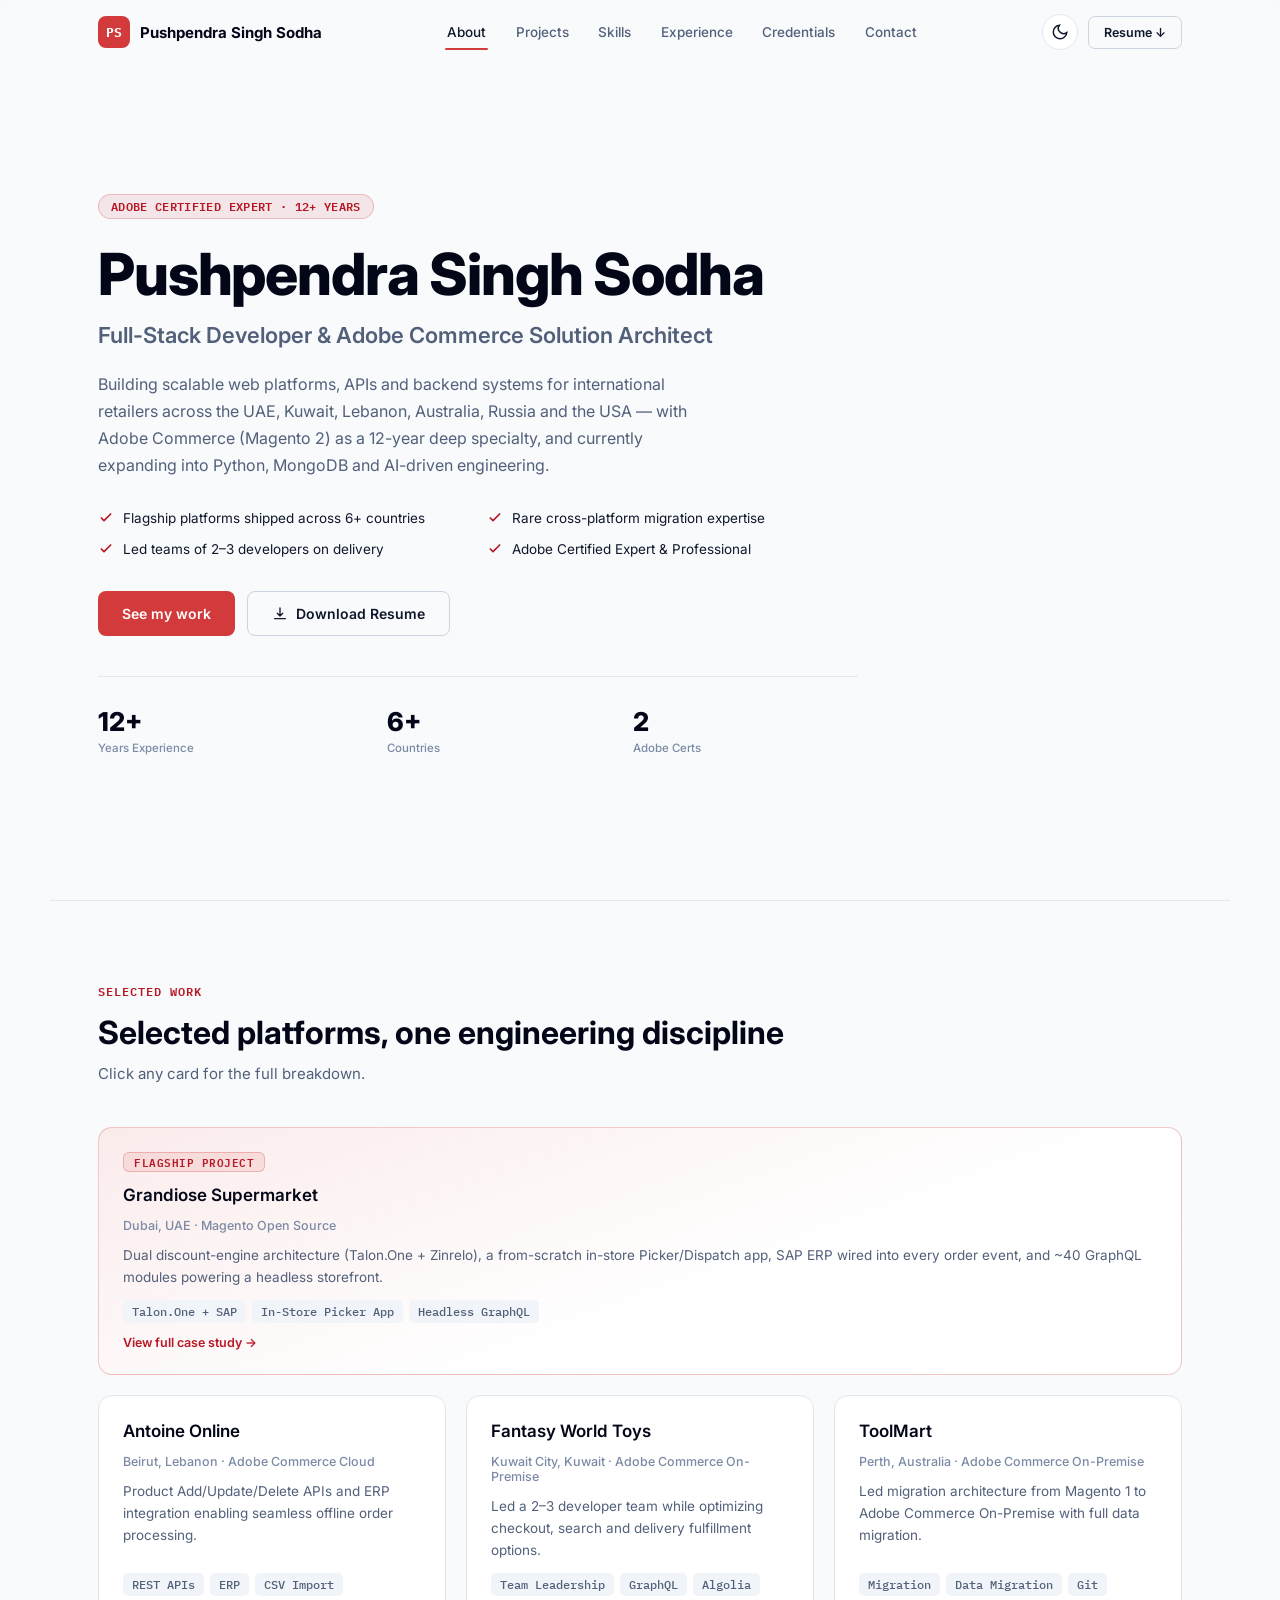
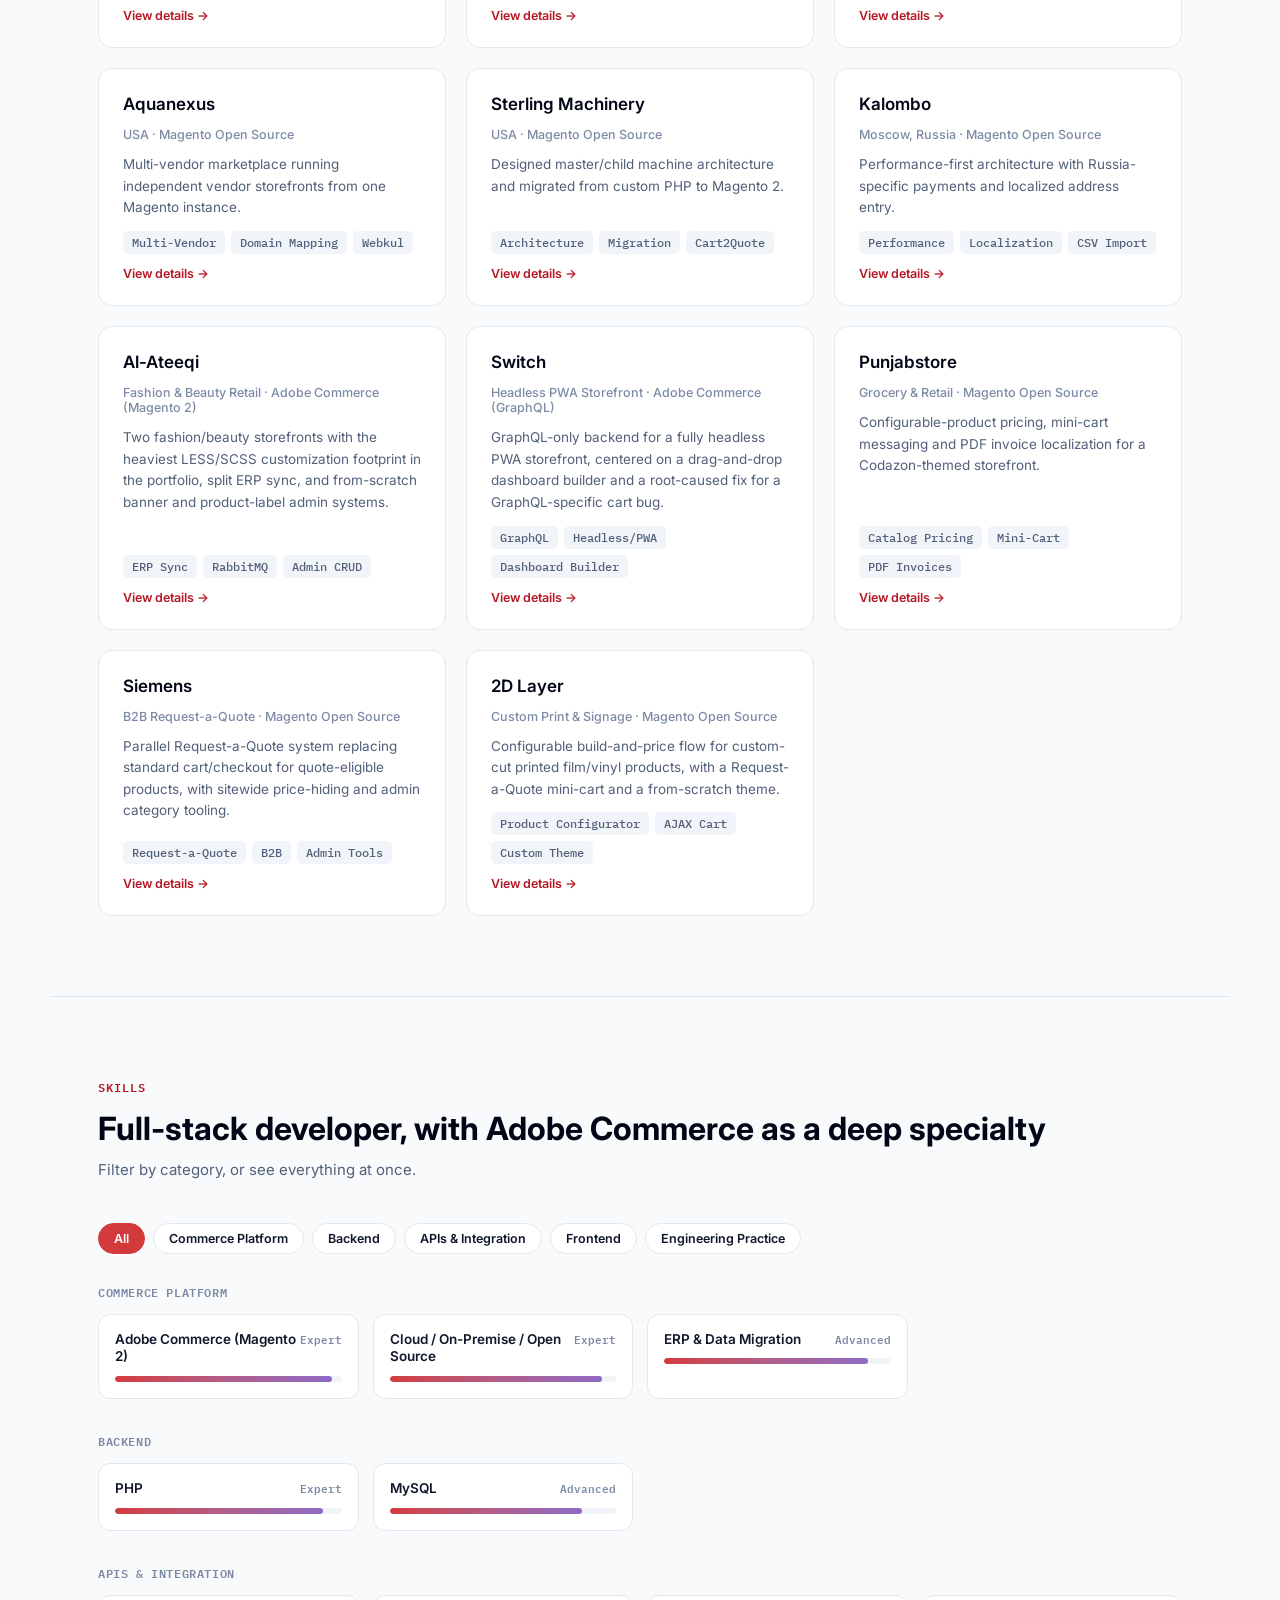
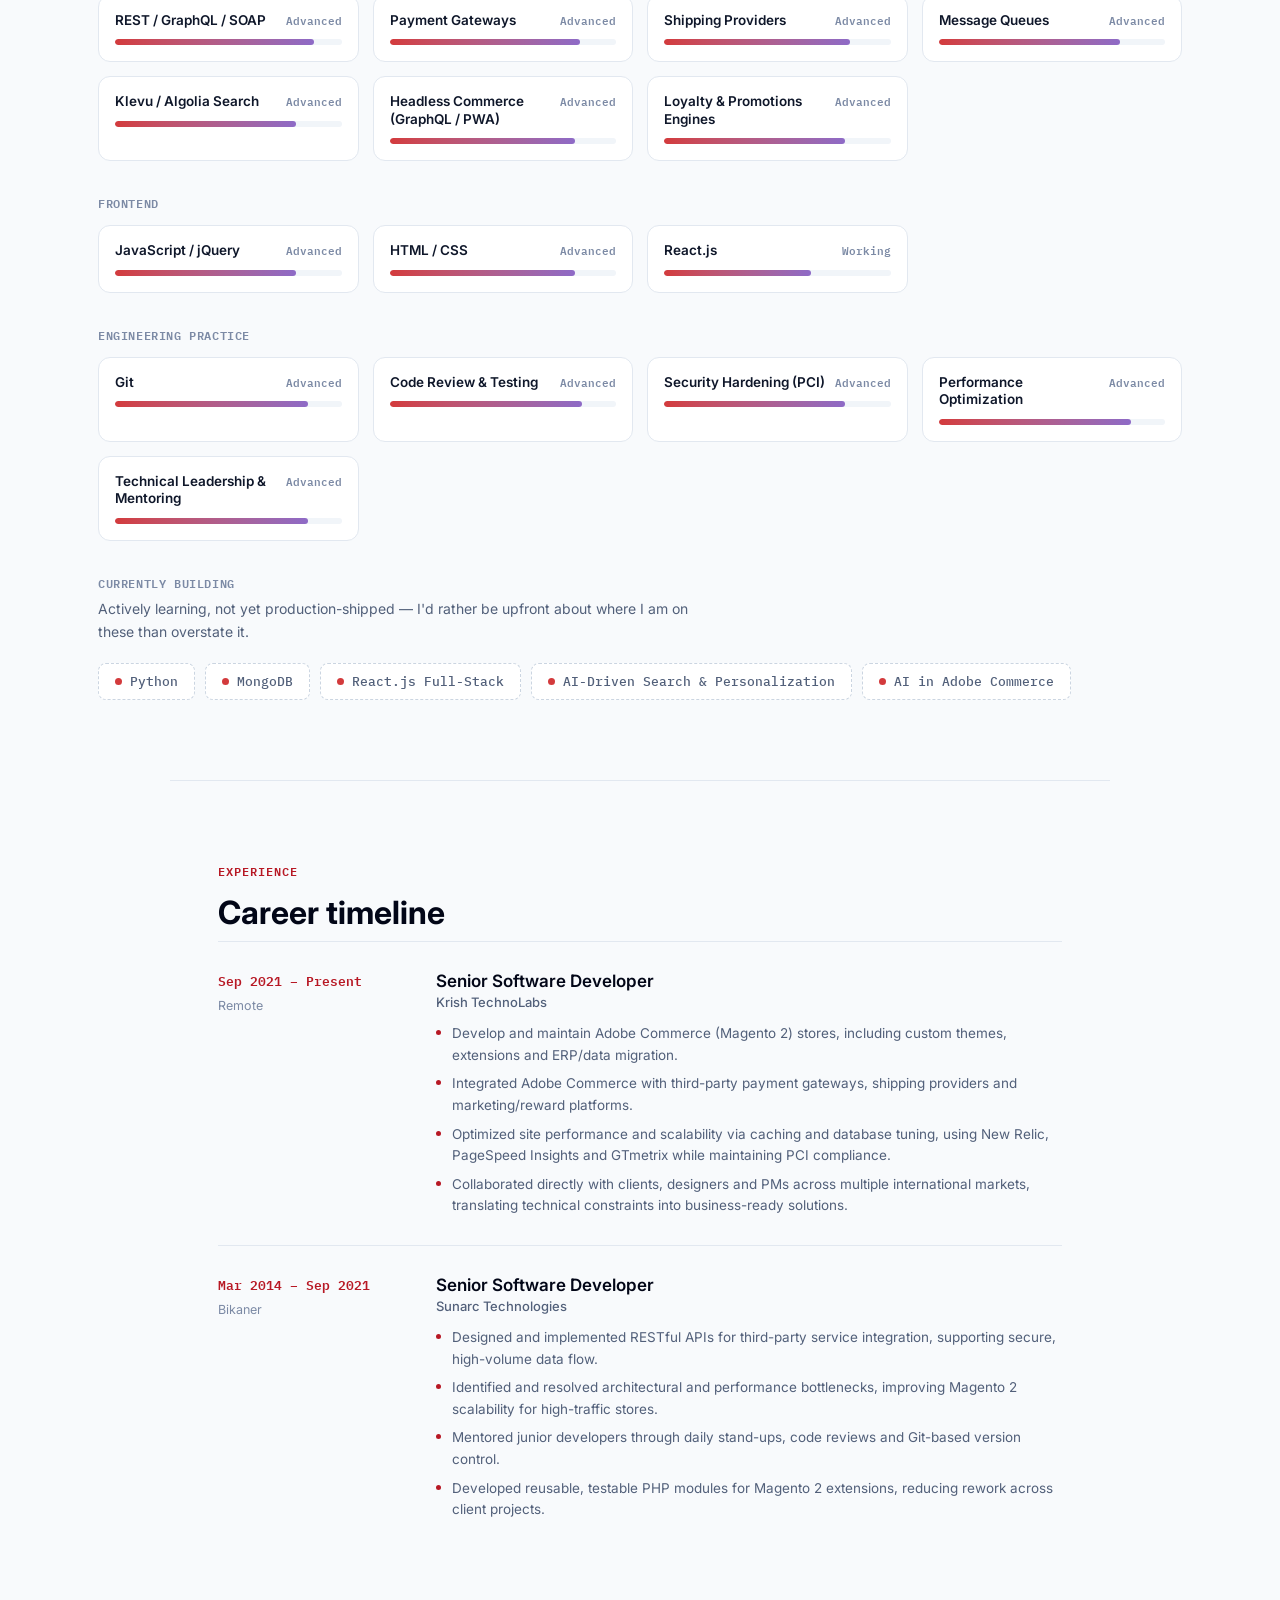
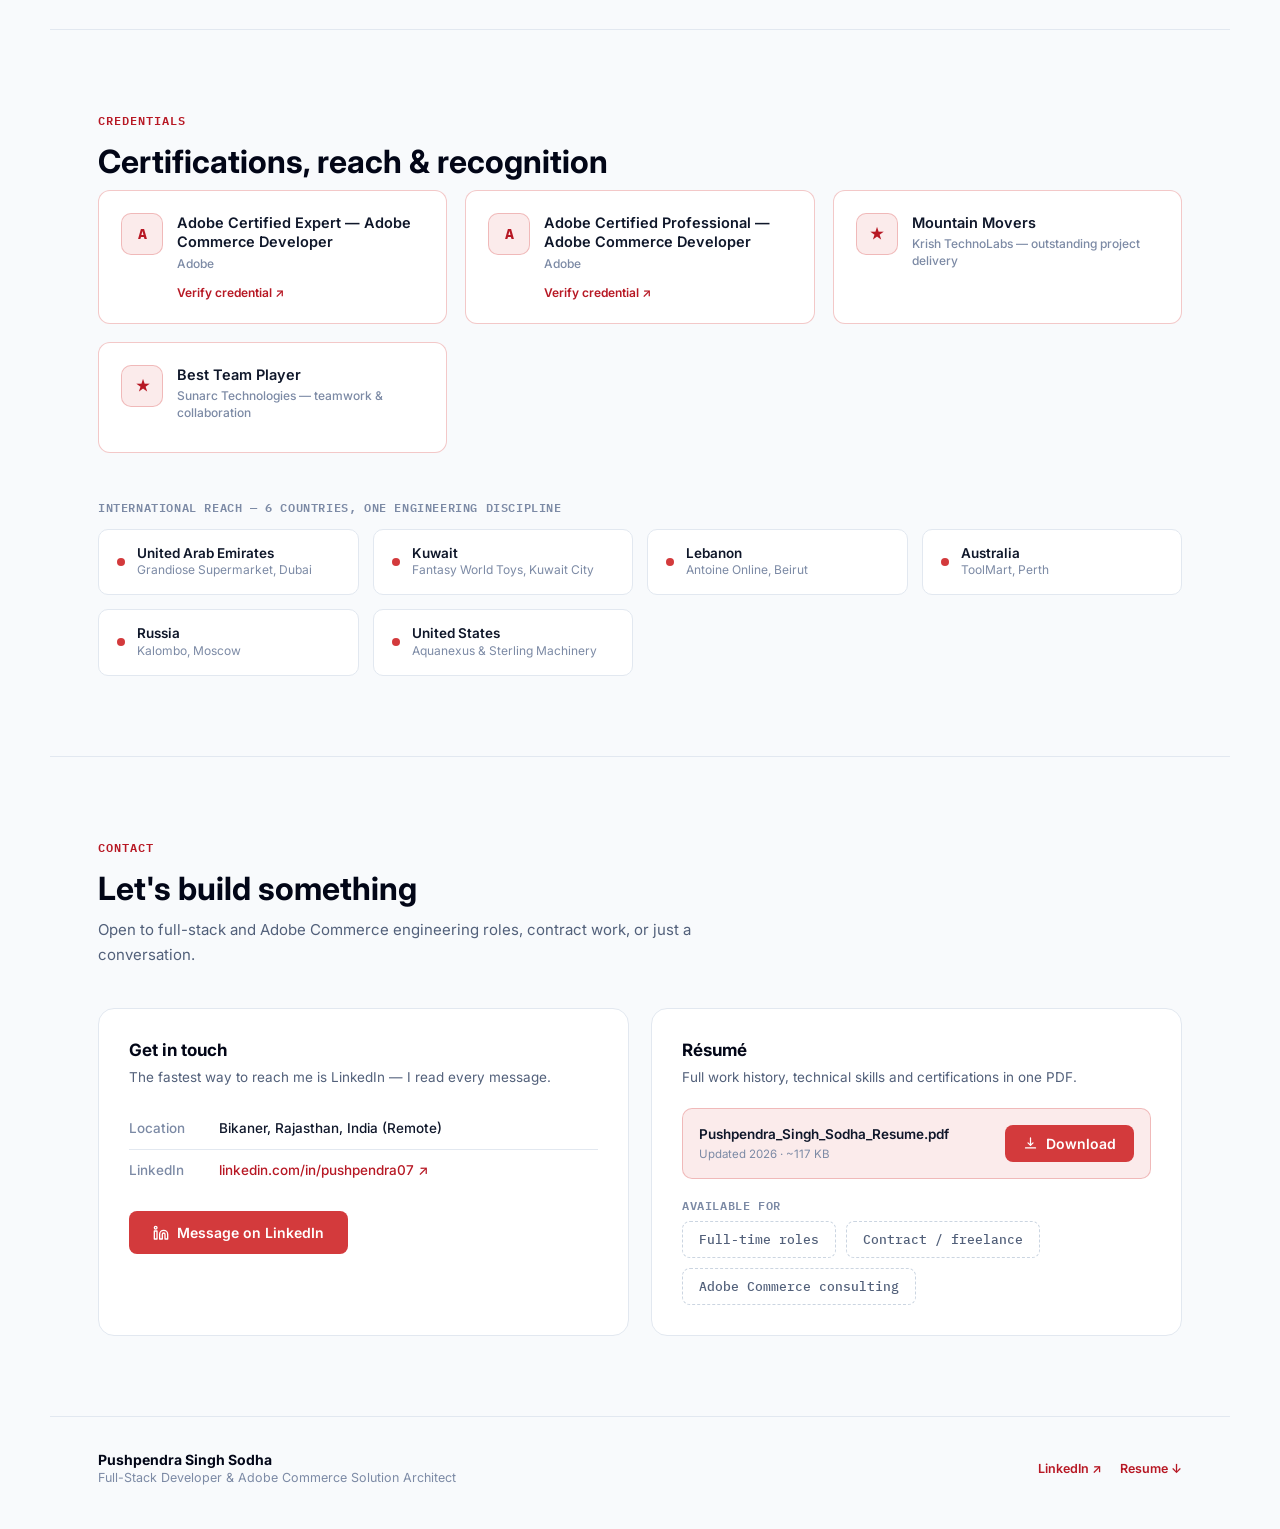
==== commit a703e337: "Add 5 more project cards and deepen the Grandiose Supermarket case study Rewrote the flagship Grandi" ====
--- a/index.html
+++ b/index.html
@@ -57,7 +57,7 @@
       <p class="role">Full-Stack Developer &amp; Adobe Commerce Solution Architect</p>
       <p class="lead">Building scalable web platforms, APIs and backend systems for international retailers across the UAE, Kuwait, Lebanon, Australia, Russia and the USA — with Adobe Commerce (Magento 2) as a 12-year deep specialty, and currently expanding into Python, MongoDB and AI-driven engineering.</p>
       <div class="feature-list">
-        <div class="feature-item"><svg width="16" height="16" viewBox="0 0 24 24" fill="none" stroke="currentColor" stroke-width="2.5" stroke-linecap="round" stroke-linejoin="round"><path d="M5 12l4 4L19 6"/></svg>7 flagship platforms shipped across 6 countries</div>
+        <div class="feature-item"><svg width="16" height="16" viewBox="0 0 24 24" fill="none" stroke="currentColor" stroke-width="2.5" stroke-linecap="round" stroke-linejoin="round"><path d="M5 12l4 4L19 6"/></svg>Flagship platforms shipped across 6+ countries</div>
         <div class="feature-item"><svg width="16" height="16" viewBox="0 0 24 24" fill="none" stroke="currentColor" stroke-width="2.5" stroke-linecap="round" stroke-linejoin="round"><path d="M5 12l4 4L19 6"/></svg>Rare cross-platform migration expertise</div>
         <div class="feature-item"><svg width="16" height="16" viewBox="0 0 24 24" fill="none" stroke="currentColor" stroke-width="2.5" stroke-linecap="round" stroke-linejoin="round"><path d="M5 12l4 4L19 6"/></svg>Led teams of 2–3 developers on delivery</div>
         <div class="feature-item"><svg width="16" height="16" viewBox="0 0 24 24" fill="none" stroke="currentColor" stroke-width="2.5" stroke-linecap="round" stroke-linejoin="round"><path d="M5 12l4 4L19 6"/></svg>Adobe Certified Expert &amp; Professional</div>
@@ -72,8 +72,7 @@
 
       <div class="hero-stats">
         <div><div class="id-stat-value">12+</div><div class="id-stat-label">Years Experience</div></div>
-        <div><div class="id-stat-value">6</div><div class="id-stat-label">Countries</div></div>
-        <div><div class="id-stat-value">7</div><div class="id-stat-label">Platforms Shipped</div></div>
+        <div><div class="id-stat-value">6+</div><div class="id-stat-label">Countries</div></div>
         <div><div class="id-stat-value">2</div><div class="id-stat-label">Adobe Certs</div></div>
       </div>
     </div>
@@ -83,7 +82,7 @@
 <section id="projects">
   <div class="section-head">
     <div class="section-tag">SELECTED WORK</div>
-    <h2>Seven platforms, six countries, one engineering approach</h2>
+    <h2>Selected platforms, one engineering discipline</h2>
     <p>Click any card for the full breakdown.</p>
   </div>
 
@@ -91,13 +90,13 @@
     <div class="project-card flagship" tabindex="0" data-project-card
       data-title="Grandiose Supermarket"
       data-meta="Dubai, United Arab Emirates · Magento Open Source"
-      data-tags='["Magento Open Source","ERP + SAP","GraphQL","Klevu","Message Queues","Geofencing"]'
-      data-bullets='["Built a receipt-upload rewards feature validating receipts in real time against Zinrelo and Talon.One, with cron-based ERP fallback.","Developed a high-volume ERP import/update pipeline processing 10,000–20,000 SKUs per batch.","Rewrote a timing-out CSV export to output 50,000 products in 3–5 seconds.","Architected a bulk price and inventory sync pipeline, coordinating real-time updates across cache, indexer and Klevu search.","Extended time-based pricing across admin, storefront and GraphQL, enforced across cart, checkout, web, mobile and search.","Built a rule-based Customer Segment Module and a coupon-tracked Refer-a-Friend rewards program.","Designed a zone-based inventory and geofencing system using admin-configurable delivery polygons in Google Maps.","Architected a message-queue order workflow integrating Grubtech (kitchen ops) and FarEye (last-mile logistics).","Integrated Adjust for mobile attribution and MoEngage for behavior tracking, push and engagement campaigns.","Implemented Age-Restricted Product controls and delivered a SAP integration alongside the existing ERP."]'>
+      data-tags='["Magento Open Source","Talon.One Discount Engine","SAP + ERP","Headless GraphQL","In-Store Picker App","Zinrelo Loyalty","Message Queues","Geofencing"]'
+      data-bullets='["Architected a config-driven switch letting Talon.One, an external real-time promotion engine, take over cart discount calculation per store in place of Magento&#39;s native/Zinrelo engine — with plugin hooks across payment methods, order placement, store credit and gift cards keeping both systems&#39; view of the cart in sync.","Built the backend for a dedicated in-store Picker and Dispatcher mobile app (21 custom GraphQL modules) covering aisle-by-aisle picking, fresh-prep flagging, bag tracking, and dispatch routing to third-party logistics or self-delivery with OTP-verified handoff.","Designed a multi-channel substitution-confirmation flow — in-app approval first, automatically escalating to an automated phone call (IVR) if the customer doesn&#39;t respond in time — so an unreachable customer never stalls an order.","Rewrote core Multi-Source Inventory reservation and stock-deduction logic so stock counts stayed accurate selling the same SKU from many physical stores at once while live in-store pickers pulled items off shelves in real time.","Wired a SAP ERP integration into every stage of the order lifecycle — returns, RMA fees, inventory shifts, shipment events — while keeping a second, independent message-queue sync layer feeding a real-time operations-tracker dashboard, so dashboard latency never depended on SAP&#39;s own.","Integrated Zinrelo loyalty directly into the sales-rule discount engine — including a receipt-scan flow letting customers claim points from a photographed physical receipt, refer-a-friend rewards, and reward history — so loyalty behaves as first-class cart rules, not a checkout bolt-on.","Delivered around 40 custom GraphQL modules (payments, gift cards, wishlist, inventory, store credit) powering a fully headless storefront, plus a drag-and-drop homepage/dashboard builder assembling banner, product, category and CMS-block sliders.","Developed a high-volume ERP import/update pipeline processing 10,000–20,000 SKUs per batch.","Rewrote a timing-out CSV export to output 50,000 products in 3–5 seconds.","Designed a zone-based inventory and geofencing system using admin-configurable delivery polygons in Google Maps, tied to Express/Home/Click-and-Collect/Curbside delivery modes with per-mode cutoff times.","Architected a message-queue order workflow integrating Grubtech (kitchen-display system for prepared-food orders) and FarEye (last-mile logistics), reusing the same resilient webhook-plus-retry pattern across both integrations.","Built a rule-based Customer Segment module for targeted merchandising and promotions.","Implemented Age-Restricted Product controls for compliance, and integrated Adjust for mobile attribution and MoEngage for behavior tracking, push and engagement campaigns."]'>
       <span class="project-tag-flagship">FLAGSHIP PROJECT</span>
       <h3>Grandiose Supermarket</h3>
       <div class="project-meta">Dubai, UAE · Magento Open Source</div>
-      <p class="project-summary">10K–20K SKUs per ERP batch, 50K-product CSV export in 3–5s, geofenced delivery, message-queue order workflow across Grubtech and FarEye.</p>
-      <div class="project-tags"><span>ERP + SAP</span><span>GraphQL</span><span>Geofencing</span></div>
+      <p class="project-summary">Dual discount-engine architecture (Talon.One + Zinrelo), a from-scratch in-store Picker/Dispatch app, SAP ERP wired into every order event, and ~40 GraphQL modules powering a headless storefront.</p>
+      <div class="project-tags"><span>Talon.One + SAP</span><span>In-Store Picker App</span><span>Headless GraphQL</span></div>
       <span class="project-open">View full case study →</span>
     </div>
 
@@ -105,7 +104,7 @@
       data-title="Antoine Online"
       data-meta="Beirut, Lebanon · Adobe Commerce Cloud"
       data-tags='["REST APIs","ERP","CSV Import"]'
-      data-bullets='["Designed and built Product Add/Update/Delete APIs, streamlining data processing and import/export efficiency.","Implemented ERP integration enabling seamless offline order processing between Magento and the client'"'"'s ERP.","Diagnosed a recurring back-order/out-of-stock issue and built a custom CSV import patch to fix it at the root cause.","Developed custom modules and extensions to enhance store functionality and product management workflows."]'>
+      data-bullets='["Designed and built Product Add/Update/Delete APIs, streamlining data processing and import/export efficiency.","Implemented ERP integration enabling seamless offline order processing between Magento and the client&#39;s ERP.","Diagnosed a recurring back-order/out-of-stock issue and built a custom CSV import patch to fix it at the root cause.","Developed custom modules and extensions to enhance store functionality and product management workflows."]'>
       <h3>Antoine Online</h3>
       <div class="project-meta">Beirut, Lebanon · Adobe Commerce Cloud</div>
       <p class="project-summary">Product Add/Update/Delete APIs and ERP integration enabling seamless offline order processing.</p>
@@ -172,6 +171,66 @@
       <div class="project-tags"><span>Performance</span><span>Localization</span><span>CSV Import</span></div>
       <span class="project-open">View details →</span>
     </div>
+
+    <div class="project-card" tabindex="0" data-project-card
+      data-title="Al-Ateeqi"
+      data-meta="Fashion &amp; Beauty Retail · Adobe Commerce (Magento 2)"
+      data-tags='["Adobe Commerce (Magento 2)","ERP Sync","RabbitMQ","GDPR Consent","Admin CRUD","Custom Theming"]'
+      data-bullets='["Delivered two purchased Magedelight themes (BeautyGo, FashionGo) with the heaviest LESS/SCSS customization footprint in the whole portfolio — 203 style files layered on top of the base themes.","Split ERP sync into two purpose-built modules — a scheduled cron push for inventory, price, product and order data, and a separate async RabbitMQ order-export queue — rather than one monolith.","Built two fully self-built admin CRUD systems from scratch: a banner-slider (desktop/mobile images, page targeting) and a product-label system (attribute-based or manual assignment, store-scoped).","Added a GDPR consent-capture flow at login and registration, with full consent logging.","Implemented a \"Buy Now\" checkout bypass (with bundle-product support) and AJAX add-to-wishlist across listing, product page and search results.","Customized third-party OTP mobile login (Magecomp Mobilelogin) and social login (Magedelight Facebook/Google)."]'>
+      <h3>Al-Ateeqi</h3>
+      <div class="project-meta">Fashion &amp; Beauty Retail · Adobe Commerce (Magento 2)</div>
+      <p class="project-summary">Two fashion/beauty storefronts with the heaviest LESS/SCSS customization footprint in the portfolio, split ERP sync, and from-scratch banner and product-label admin systems.</p>
+      <div class="project-tags"><span>ERP Sync</span><span>RabbitMQ</span><span>Admin CRUD</span></div>
+      <span class="project-open">View details →</span>
+    </div>
+
+    <div class="project-card" tabindex="0" data-project-card
+      data-title="Switch"
+      data-meta="Headless PWA Storefront · Adobe Commerce (GraphQL)"
+      data-tags='["GraphQL","Headless / PWA","Dashboard Builder","Tabby BNPL","Store Locator"]'
+      data-bullets='["Built a GraphQL-only backend for a headless PWA storefront — no classic Luma theme at all; the real customer-facing frontend is a separate PWA application.","Delivered a drag-and-drop homepage/dashboard builder exposed through a composite GraphQL resolver, assembling banner, product, category and CMS-block sliders.","Extended Magento&#39;s GraphQL schema across catalog, customer, checkout, store config, compare-list, wishlist, reviews and product-alert domains.","Added a GraphQL store-locator (physical store CRUD plus per-product store availability) and a warranty-product attachment system tied to the products it covers.","Found and fixed a GraphQL-specific bug where customizable product options were silently dropped on add-to-cart — traced to the cart-mutation resolver rather than the underlying cart logic, and fixed with a narrowly-scoped override.","Exposed Tabby buy-now-pay-later merchant configuration via the StoreConfig GraphQL type."]'>
+      <h3>Switch</h3>
+      <div class="project-meta">Headless PWA Storefront · Adobe Commerce (GraphQL)</div>
+      <p class="project-summary">GraphQL-only backend for a fully headless PWA storefront, centered on a drag-and-drop dashboard builder and a root-caused fix for a GraphQL-specific cart bug.</p>
+      <div class="project-tags"><span>GraphQL</span><span>Headless/PWA</span><span>Dashboard Builder</span></div>
+      <span class="project-open">View details →</span>
+    </div>
+
+    <div class="project-card" tabindex="0" data-project-card
+      data-title="Punjabstore"
+      data-meta="Grocery &amp; Retail · Magento Open Source"
+      data-tags='["Magento Open Source","Catalog Pricing","Mini-Cart","PDF Invoices","Mobile API"]'
+      data-bullets='["Built lowest-child configurable-product pricing logic and mini-cart delivery/discount messaging.","Added a mobile-app version-check API and a lightweight customer-detail AJAX endpoint.","Customized breadcrumb navigation to reflect category context passed via URL parameters.","Relabeled PDF invoice fields for local business requirements (e.g. \"SKU\" to \"Packing Size\", \"Tax\" to \"TaxTotal\")."]'>
+      <h3>Punjabstore</h3>
+      <div class="project-meta">Grocery &amp; Retail · Magento Open Source</div>
+      <p class="project-summary">Configurable-product pricing, mini-cart messaging and PDF invoice localization for a Codazon-themed storefront.</p>
+      <div class="project-tags"><span>Catalog Pricing</span><span>Mini-Cart</span><span>PDF Invoices</span></div>
+      <span class="project-open">View details →</span>
+    </div>
+
+    <div class="project-card" tabindex="0" data-project-card
+      data-title="Siemens"
+      data-meta="B2B Request-a-Quote · Magento Open Source"
+      data-tags='["Magento Open Source","Request-a-Quote","B2B","Admin Category Import/Export"]'
+      data-bullets='["Built a parallel \"Request a Quote\" flow that fully replaces the standard cart, mini-cart and checkout UI for quote-eligible products, layered on top of the third-party Magecomp Emailquotepro extension.","Hid pricing sitewide for any product flagged \"Is Quoteable\", with a dedicated quote-submission thank-you page.","Delivered admin category import/export tooling and a configurable sitewide sticky notification bar."]'>
+      <h3>Siemens</h3>
+      <div class="project-meta">B2B Request-a-Quote · Magento Open Source</div>
+      <p class="project-summary">Parallel Request-a-Quote system replacing standard cart/checkout for quote-eligible products, with sitewide price-hiding and admin category tooling.</p>
+      <div class="project-tags"><span>Request-a-Quote</span><span>B2B</span><span>Admin Tools</span></div>
+      <span class="project-open">View details →</span>
+    </div>
+
+    <div class="project-card" tabindex="0" data-project-card
+      data-title="2D Layer"
+      data-meta="Custom Print &amp; Signage · Magento Open Source"
+      data-tags='["Magento Open Source","Product Configurator","AJAX Cart","Request-a-Quote"]'
+      data-bullets='["Built a configurable product build-and-price flow for custom-cut printed film/vinyl/substrate layered products, via a dedicated AJAX add-to-cart endpoint.","Implemented a \"Request a Quote\" mini-cart flow with zero-price handling for quote-only items, including per-item max-quantity/size rules.","Built a custom theme extending core Luma/Blank directly."]'>
+      <h3>2D Layer</h3>
+      <div class="project-meta">Custom Print &amp; Signage · Magento Open Source</div>
+      <p class="project-summary">Configurable build-and-price flow for custom-cut printed film/vinyl products, with a Request-a-Quote mini-cart and a from-scratch theme.</p>
+      <div class="project-tags"><span>Product Configurator</span><span>AJAX Cart</span><span>Custom Theme</span></div>
+      <span class="project-open">View details →</span>
+    </div>
   </div>
 </section>
 
@@ -216,6 +275,8 @@
       <div class="skill-card"><div class="skill-card-top"><span class="skill-card-name">Shipping Providers</span><span class="skill-card-level">Advanced</span></div><div class="skill-bar-track"><div class="skill-bar-fill" style="width:82%"></div></div></div>
       <div class="skill-card"><div class="skill-card-top"><span class="skill-card-name">Message Queues</span><span class="skill-card-level">Advanced</span></div><div class="skill-bar-track"><div class="skill-bar-fill" style="width:80%"></div></div></div>
       <div class="skill-card"><div class="skill-card-top"><span class="skill-card-name">Klevu / Algolia Search</span><span class="skill-card-level">Advanced</span></div><div class="skill-bar-track"><div class="skill-bar-fill" style="width:80%"></div></div></div>
+      <div class="skill-card"><div class="skill-card-top"><span class="skill-card-name">Headless Commerce (GraphQL / PWA)</span><span class="skill-card-level">Advanced</span></div><div class="skill-bar-track"><div class="skill-bar-fill" style="width:82%"></div></div></div>
+      <div class="skill-card"><div class="skill-card-top"><span class="skill-card-name">Loyalty &amp; Promotions Engines</span><span class="skill-card-level">Advanced</span></div><div class="skill-bar-track"><div class="skill-bar-fill" style="width:80%"></div></div></div>
     </div>
   </div>
 
--- a/styles.css
+++ b/styles.css
@@ -82,7 +82,7 @@
 .btn-secondary{display:inline-flex;align-items:center;gap:8px;padding:13px 24px;border-radius:8px;border:1px solid var(--border-strong);color:var(--text);font:600 14px 'Inter',sans-serif}
 .btn-secondary:hover{border-color:var(--brand)}
 
-.hero-stats{display:grid;grid-template-columns:repeat(4,auto);gap:36px;margin-top:40px;padding-top:32px;border-top:1px solid var(--border)}
+.hero-stats{display:grid;grid-template-columns:repeat(3,auto);gap:36px;margin-top:40px;padding-top:32px;border-top:1px solid var(--border)}
 .id-stat-value{font:800 26px/1 'Inter',sans-serif;color:var(--text-strong)}
 .id-stat-label{font:500 11.5px/1.4 'Inter',sans-serif;color:var(--muted-2);margin-top:5px}
 
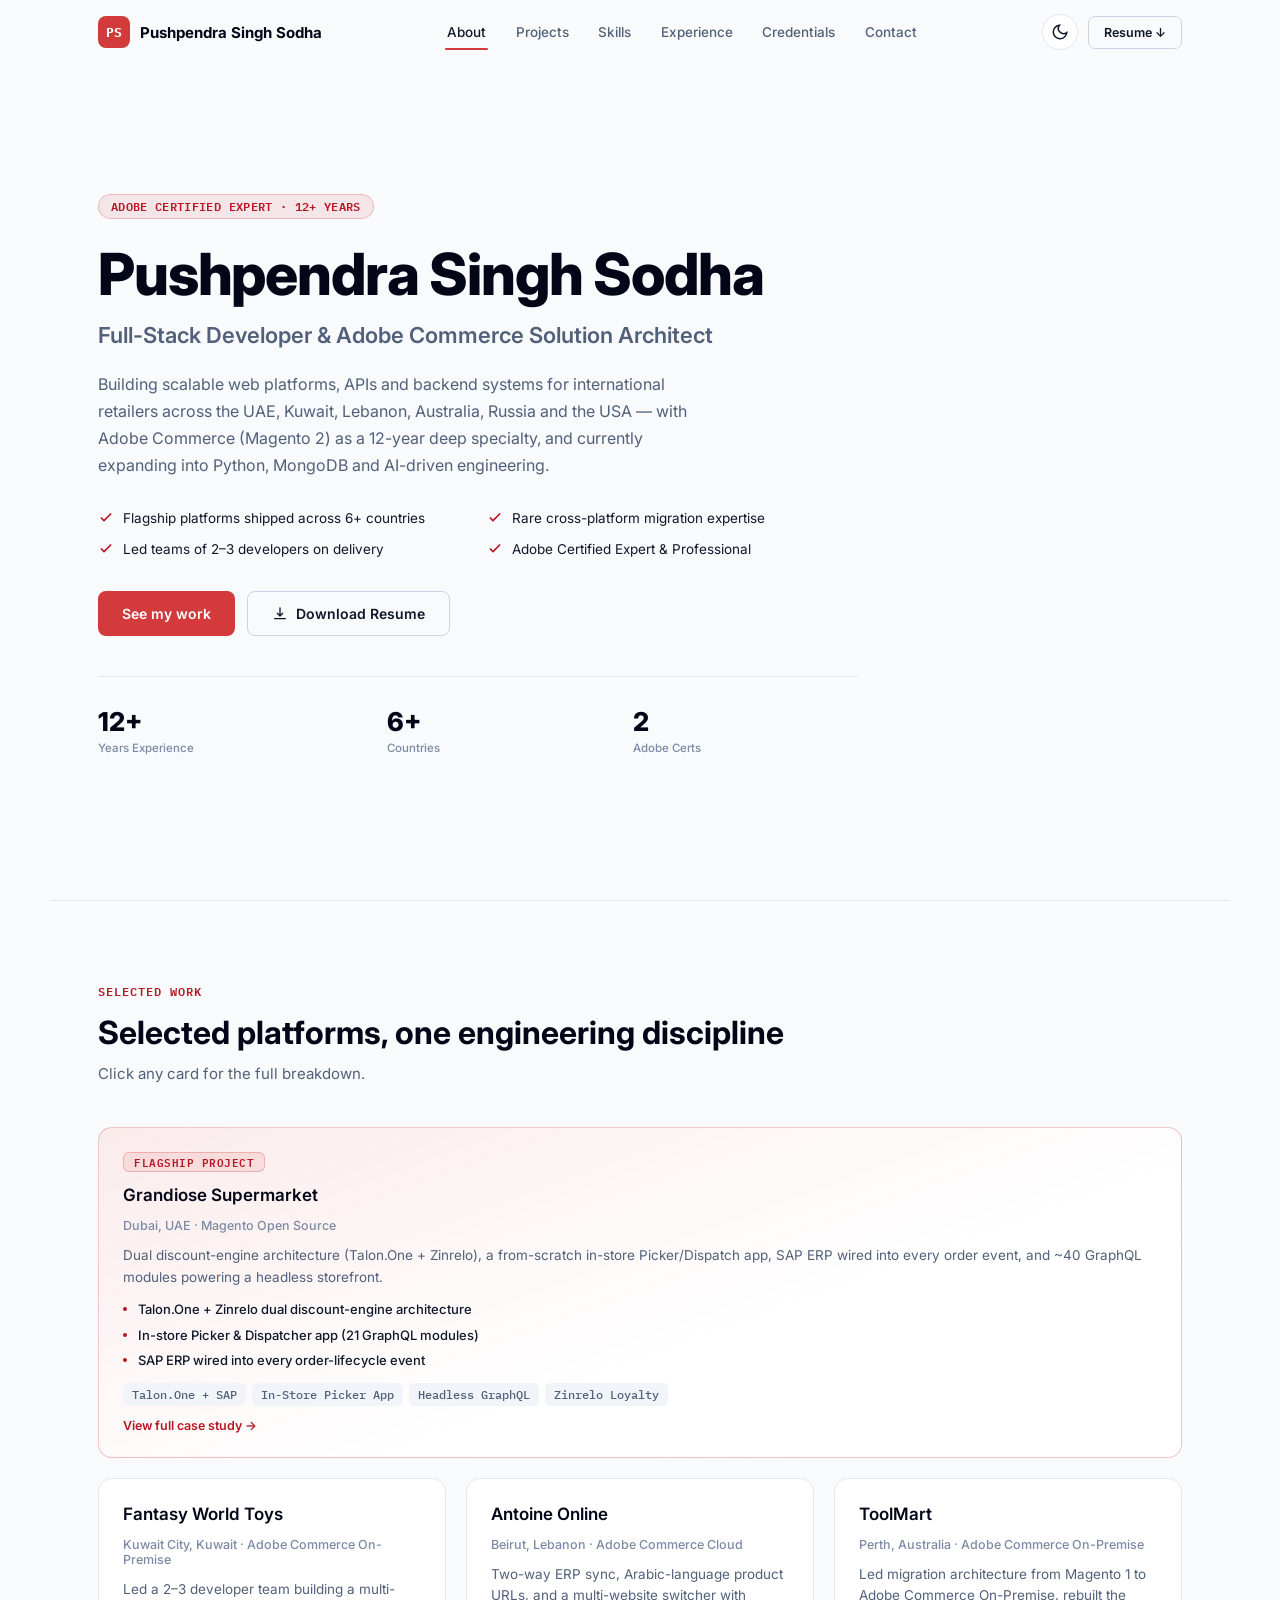
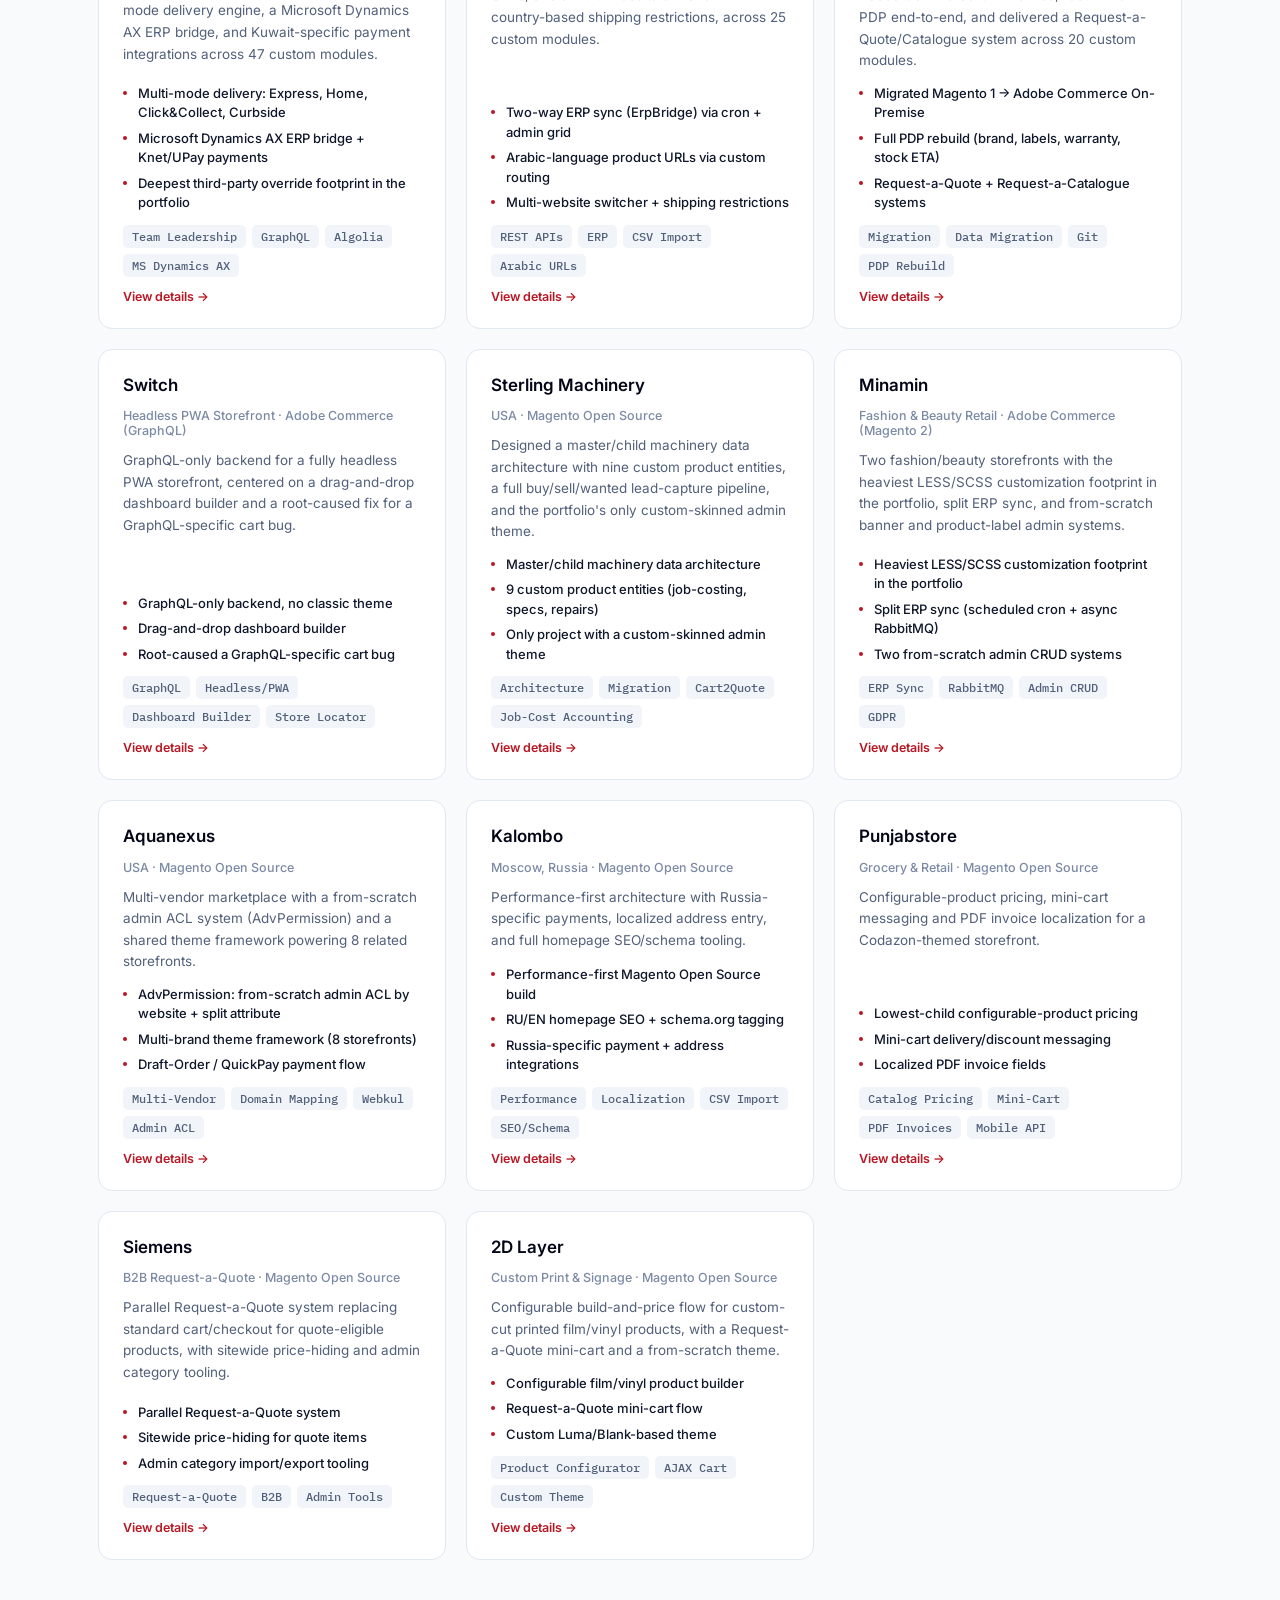
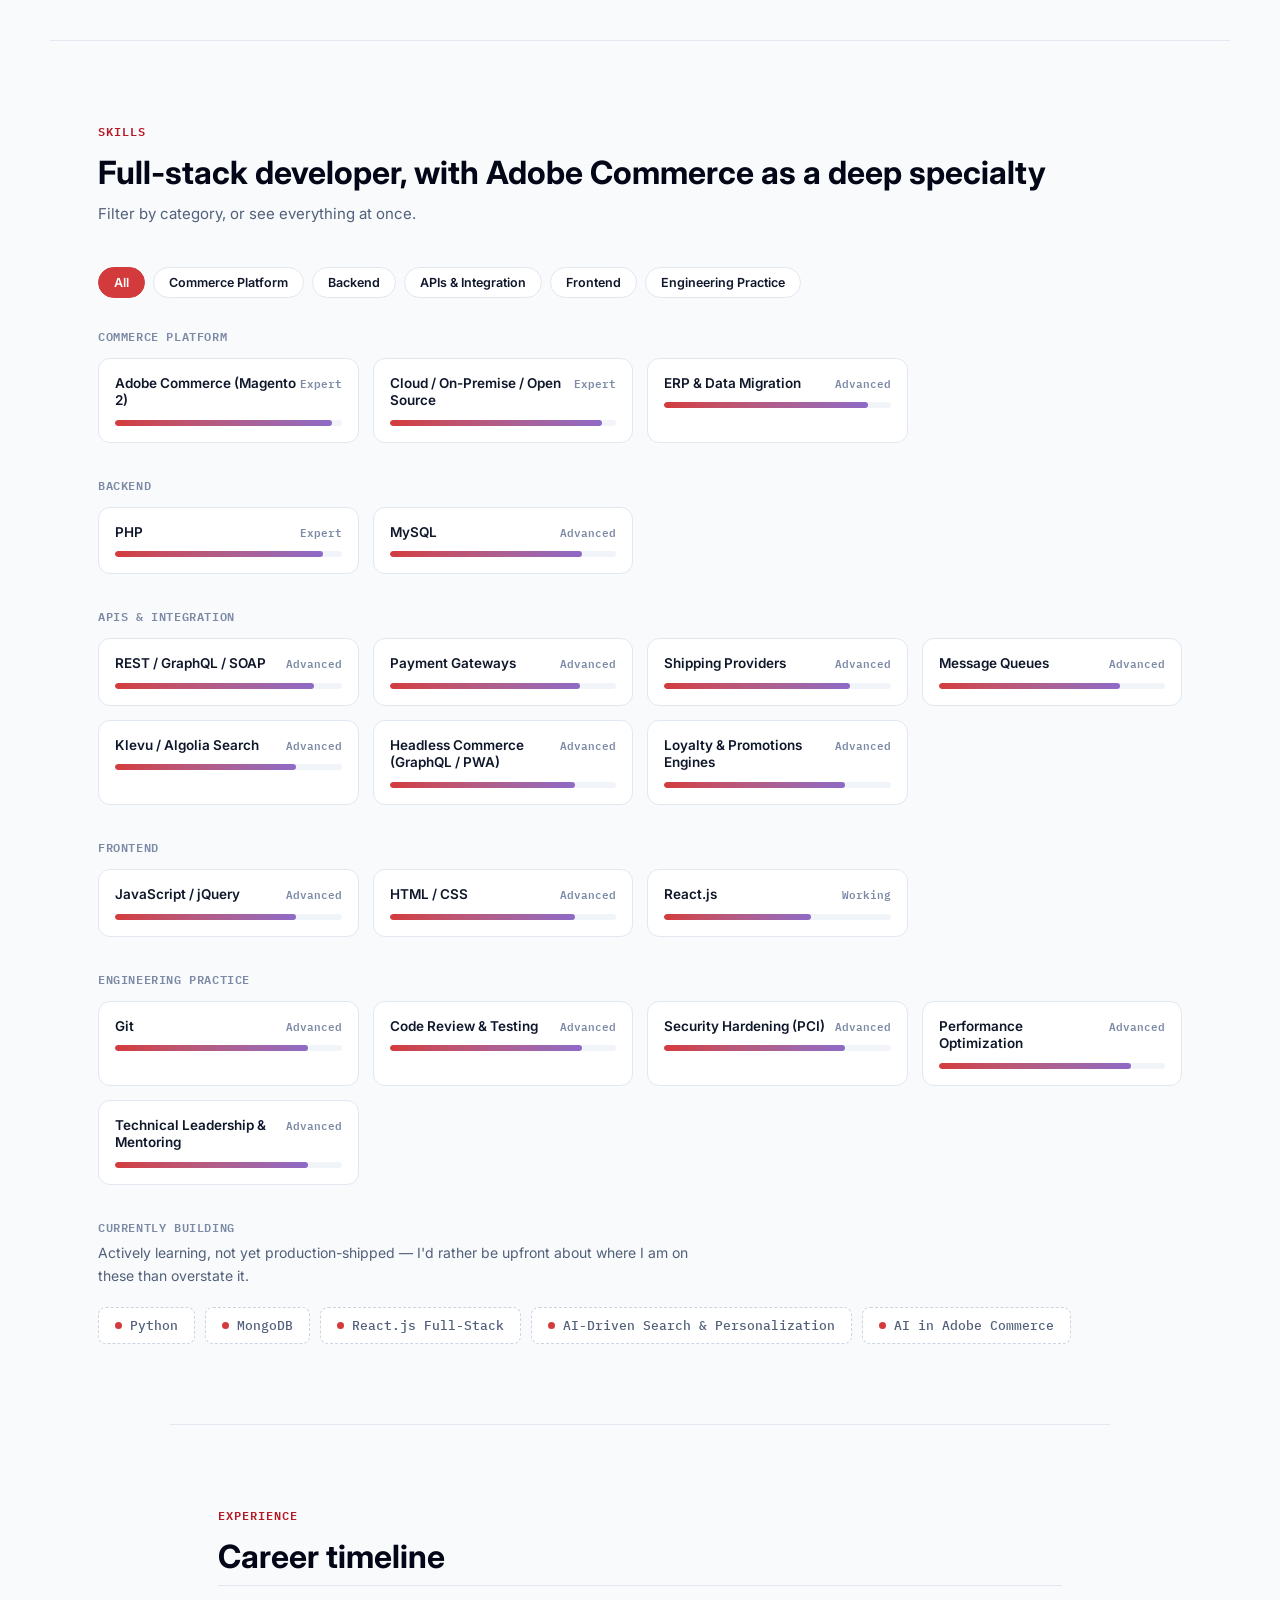
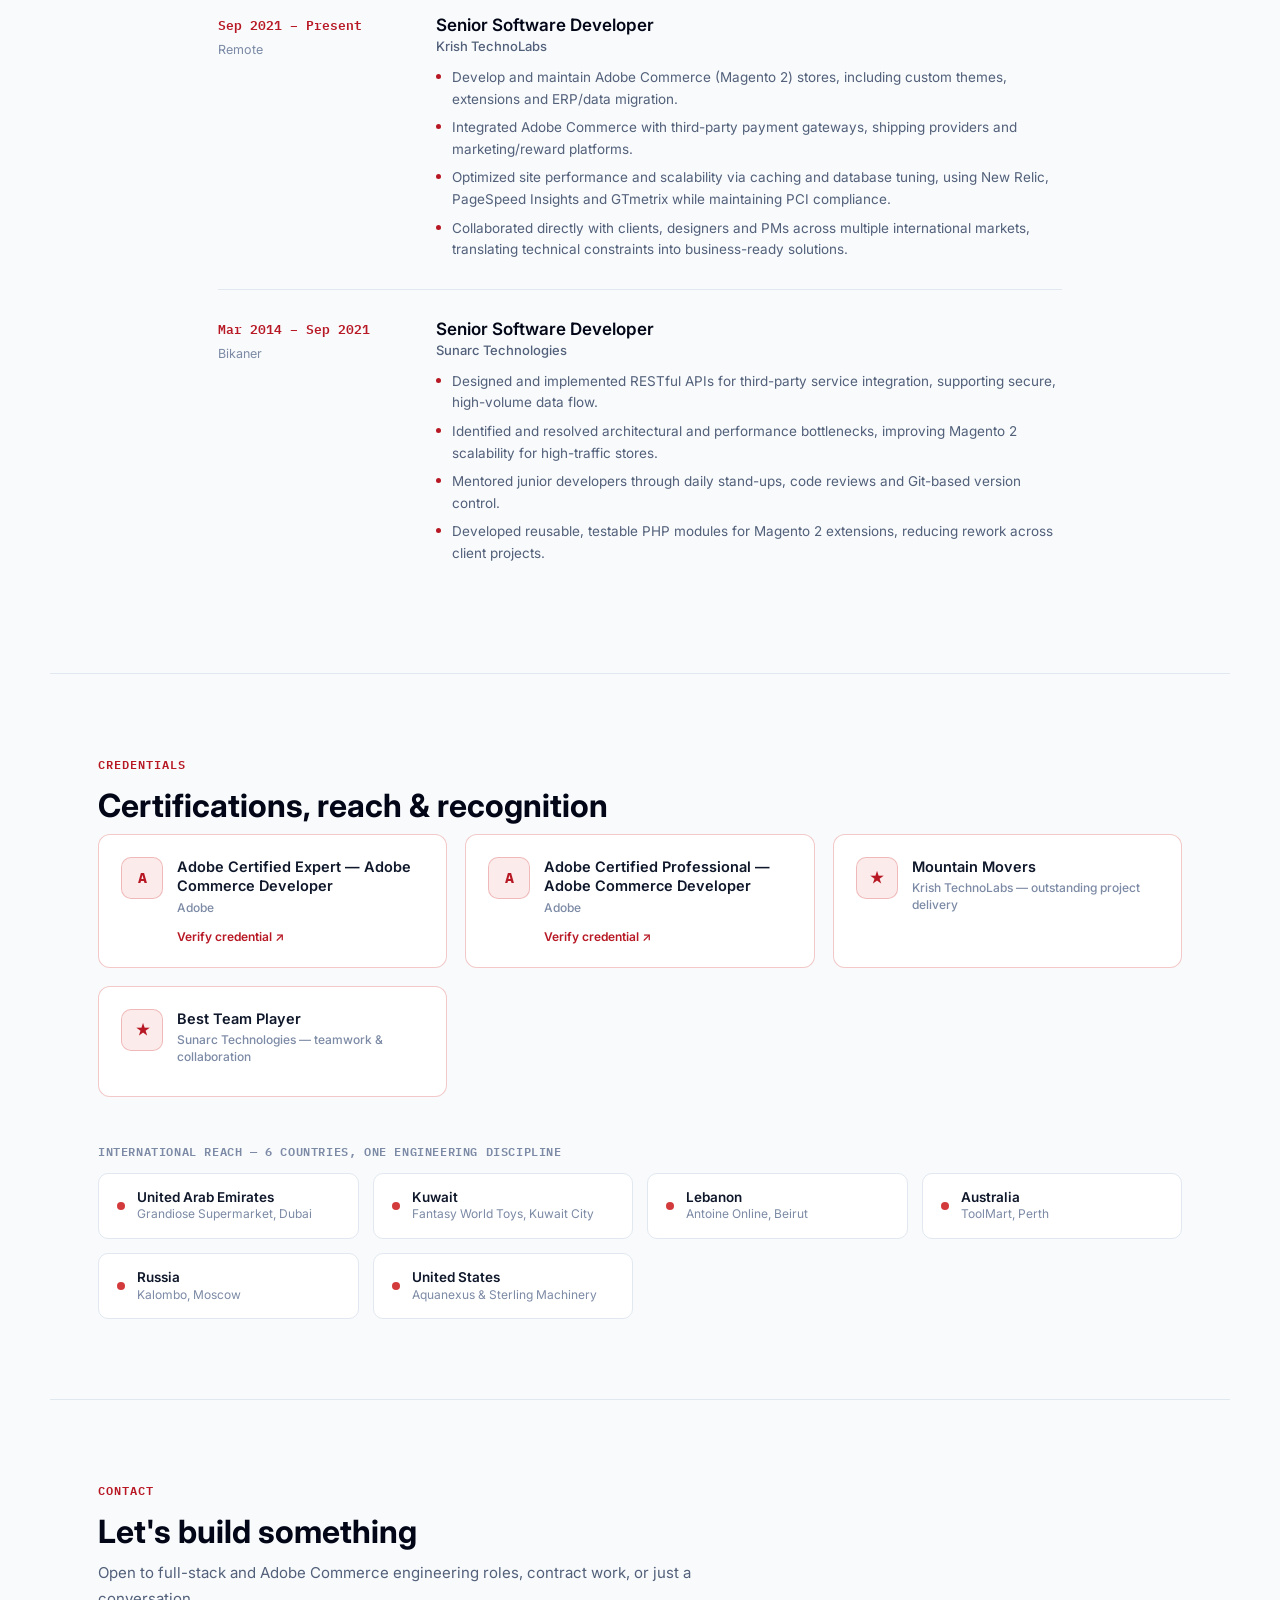
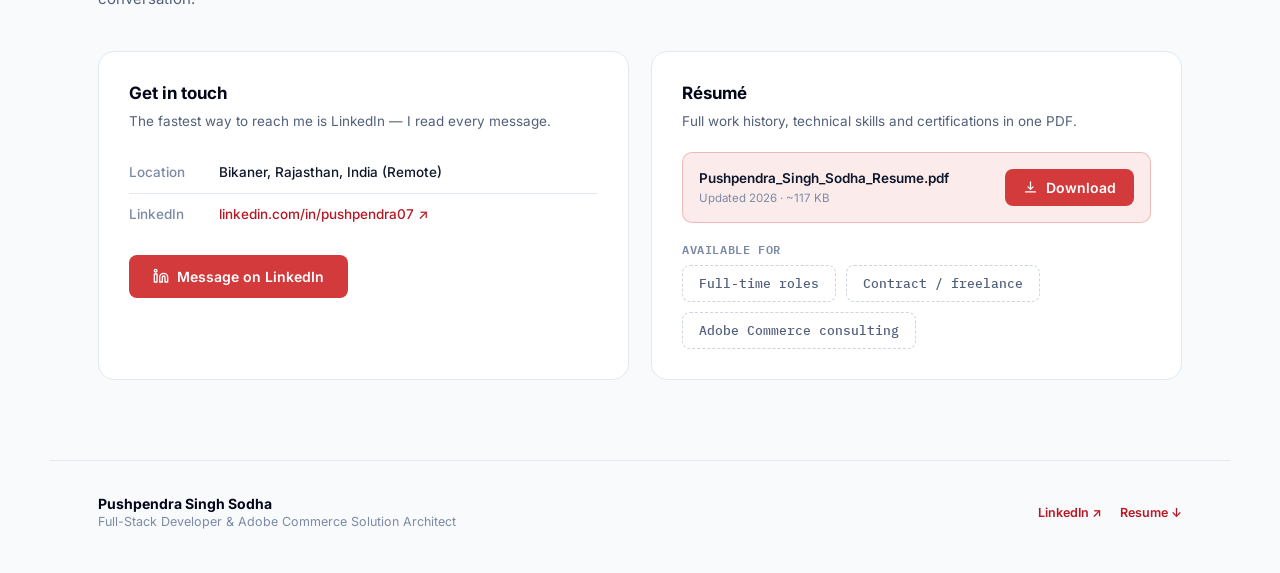
==== commit ffb5aa72: "Reorder projects, rename Al-Ateeqi to Minamin, and deepen every project's detail Reordered project c" ====
--- a/index.html
+++ b/index.html
@@ -96,103 +96,148 @@
       <h3>Grandiose Supermarket</h3>
       <div class="project-meta">Dubai, UAE · Magento Open Source</div>
       <p class="project-summary">Dual discount-engine architecture (Talon.One + Zinrelo), a from-scratch in-store Picker/Dispatch app, SAP ERP wired into every order event, and ~40 GraphQL modules powering a headless storefront.</p>
-      <div class="project-tags"><span>Talon.One + SAP</span><span>In-Store Picker App</span><span>Headless GraphQL</span></div>
+      <ul class="project-highlights">
+        <li>Talon.One + Zinrelo dual discount-engine architecture</li>
+        <li>In-store Picker &amp; Dispatcher app (21 GraphQL modules)</li>
+        <li>SAP ERP wired into every order-lifecycle event</li>
+      </ul>
+      <div class="project-tags"><span>Talon.One + SAP</span><span>In-Store Picker App</span><span>Headless GraphQL</span><span>Zinrelo Loyalty</span></div>
       <span class="project-open">View full case study →</span>
+    </div>
+
+    <div class="project-card" tabindex="0" data-project-card
+      data-title="Fantasy World Toys"
+      data-meta="Kuwait City, Kuwait · Adobe Commerce On-Premise"
+      data-tags='["Team Leadership","GraphQL","Algolia","Multi-Mode Delivery","Knet + UPay","MS Dynamics AX","Tabby BNPL"]'
+      data-bullets='["Served as dedicated client-side developer, handling day-to-day backend operations and prioritization.","Led a team of 2–3 developers on task assignment and code review, sharing delivery accountability with the PM.","Built a multi-mode delivery engine — Express, Home Delivery, Click &amp; Collect and Curbside Pickup — with mode-specific payment restrictions and SMS milestone notifications through the order lifecycle.","Integrated Kuwait national payment networks (Knet, UPay) alongside CyberSource Secure Acceptance and Tabby buy-now-pay-later.","Built a Microsoft Dynamics AX ERP bridge syncing categories, customers and orders.","Delivered a full gift-wrap options system and a coupon auto-apply engine, built on top of Mageplaza&#39;s GiftWrap and Abandoned Cart extensions.","Patched and extended over a dozen third-party extensions (Amasty, Magedelight, Mageplaza, CyberSource, Eltrino and more) — the deepest third-party override footprint in the whole portfolio at 62 touch-points.","Added SMS OTP login, social login (Facebook/Google), and an in-store kiosk mode.","Built shop-by-age filtering, daily-deal and star-product merchandising, and shop-by-brand navigation.","Optimized REST and GraphQL APIs; integrated Algolia for search and Tabby for checkout."]'>
+      <h3>Fantasy World Toys</h3>
+      <div class="project-meta">Kuwait City, Kuwait · Adobe Commerce On-Premise</div>
+      <p class="project-summary">Led a 2–3 developer team building a multi-mode delivery engine, a Microsoft Dynamics AX ERP bridge, and Kuwait-specific payment integrations across 47 custom modules.</p>
+      <ul class="project-highlights">
+        <li>Multi-mode delivery: Express, Home, Click&amp;Collect, Curbside</li>
+        <li>Microsoft Dynamics AX ERP bridge + Knet/UPay payments</li>
+        <li>Deepest third-party override footprint in the portfolio</li>
+      </ul>
+      <div class="project-tags"><span>Team Leadership</span><span>GraphQL</span><span>Algolia</span><span>MS Dynamics AX</span></div>
+      <span class="project-open">View details →</span>
     </div>
 
     <div class="project-card" tabindex="0" data-project-card
       data-title="Antoine Online"
       data-meta="Beirut, Lebanon · Adobe Commerce Cloud"
-      data-tags='["REST APIs","ERP","CSV Import"]'
-      data-bullets='["Designed and built Product Add/Update/Delete APIs, streamlining data processing and import/export efficiency.","Implemented ERP integration enabling seamless offline order processing between Magento and the client&#39;s ERP.","Diagnosed a recurring back-order/out-of-stock issue and built a custom CSV import patch to fix it at the root cause.","Developed custom modules and extensions to enhance store functionality and product management workflows."]'>
+      data-tags='["REST APIs","ERP","CSV Import","Arabic URLs","SFTP","Multi-Website"]'
+      data-bullets='["Designed and built Product Add/Update/Delete APIs, streamlining data processing and import/export efficiency.","Built a two-way ERP sync (ErpBridge) covering products, prices, inventory, categories, customers and orders via scheduled cron jobs plus an admin monitoring grid.","Diagnosed a recurring back-order/out-of-stock issue and built a custom CSV import patch to fix it at the root cause.","Built a custom front-controller router enabling Arabic-language product URLs (spaces, special characters) where Magento&#39;s default URL sanitizer would otherwise strip them.","Delivered a multi-website frontend switcher and country-based shipping restrictions layered on the third-party Webkul Shipping Restrictions extension.","Built a reusable SFTP helper module with an admin \"Test Connection\" button, reused across other integrations.","Added CLI tools for bulk gift-card and newsletter-subscriber migration, plus category-data and catalog-attribute migration patches.","Developed custom modules and extensions to enhance store functionality and product management workflows."]'>
       <h3>Antoine Online</h3>
       <div class="project-meta">Beirut, Lebanon · Adobe Commerce Cloud</div>
-      <p class="project-summary">Product Add/Update/Delete APIs and ERP integration enabling seamless offline order processing.</p>
-      <div class="project-tags"><span>REST APIs</span><span>ERP</span><span>CSV Import</span></div>
-      <span class="project-open">View details →</span>
-    </div>
-
-    <div class="project-card" tabindex="0" data-project-card
-      data-title="Fantasy World Toys"
-      data-meta="Kuwait City, Kuwait · Adobe Commerce On-Premise"
-      data-tags='["Team Leadership","GraphQL","Algolia"]'
-      data-bullets='["Served as dedicated client-side developer, handling day-to-day backend operations and prioritization.","Led a team of 2–3 developers on task assignment and code review, sharing delivery accountability with the PM.","Implemented Express Delivery, Click & Collect and Curbside Pickup fulfillment options.","Optimized REST and GraphQL APIs; integrated Algolia for search and Tabby for checkout."]'>
-      <h3>Fantasy World Toys</h3>
-      <div class="project-meta">Kuwait City, Kuwait · Adobe Commerce On-Premise</div>
-      <p class="project-summary">Led a 2–3 developer team while optimizing checkout, search and delivery fulfillment options.</p>
-      <div class="project-tags"><span>Team Leadership</span><span>GraphQL</span><span>Algolia</span></div>
+      <p class="project-summary">Two-way ERP sync, Arabic-language product URLs, and a multi-website switcher with country-based shipping restrictions, across 25 custom modules.</p>
+      <ul class="project-highlights">
+        <li>Two-way ERP sync (ErpBridge) via cron + admin grid</li>
+        <li>Arabic-language product URLs via custom routing</li>
+        <li>Multi-website switcher + shipping restrictions</li>
+      </ul>
+      <div class="project-tags"><span>REST APIs</span><span>ERP</span><span>CSV Import</span><span>Arabic URLs</span></div>
       <span class="project-open">View details →</span>
     </div>
 
     <div class="project-card" tabindex="0" data-project-card
       data-title="ToolMart"
       data-meta="Perth, Australia · Adobe Commerce On-Premise"
-      data-tags='["Migration","Data Migration","Git"]'
-      data-bullets='["Designed and led the migration architecture from Magento 1 to Adobe Commerce On-Premise, including full data migration.","Rebuilt custom themes and redeveloped extensions on the new architecture, preserving existing business logic.","Managed Git workflow, code reviews and deployments through migration and post-launch stabilization.","Enhanced functionality through custom extensions and optimized performance post-migration."]'>
+      data-tags='["Migration","Data Migration","Git","PDP Rebuild","Request-a-Quote","Extension Overrides"]'
+      data-bullets='["Designed and led the migration architecture from Magento 1 to Adobe Commerce On-Premise, including full data migration.","Rebuilt custom themes and redeveloped extensions on the new architecture, preserving existing business logic.","Rebuilt the product detail page end-to-end — brand display, extra info, custom labels, shipping data, stock ETA and warranty information.","Delivered a full Request-a-Quote feature and a separate Request-a-Catalogue feature, each with its own entity, admin grid and e-mail notifications.","Extended five separately purchased extensions (Amasty Banner Slider, Mirasvit Search Ultimate, WeltPixel Owl Carousel, Trustpilot Reviews, Xtento PDF) to match site-specific behavior.","Built an admin IP-logging page and additional order-view tooling for support staff.","Managed Git workflow, code reviews and deployments through migration and post-launch stabilization.","Enhanced functionality through custom extensions and optimized performance post-migration, including removing an auth-popup block sitewide for faster page loads."]'>
       <h3>ToolMart</h3>
       <div class="project-meta">Perth, Australia · Adobe Commerce On-Premise</div>
-      <p class="project-summary">Led migration architecture from Magento 1 to Adobe Commerce On-Premise with full data migration.</p>
-      <div class="project-tags"><span>Migration</span><span>Data Migration</span><span>Git</span></div>
-      <span class="project-open">View details →</span>
-    </div>
-
-    <div class="project-card" tabindex="0" data-project-card
-      data-title="Aquanexus"
-      data-meta="USA · Magento Open Source"
-      data-tags='["Multi-Vendor","Domain Mapping","Webkul"]'
-      data-bullets='["Built a multi-vendor setup running multiple independent vendor websites from a single Magento instance via domain mapping.","Designed a Payment Reminder Module with automated COD/bank-transfer email reminders.","Customized Webkul modules for vendor registration, purchase orders and split orders.","Managed ongoing integration of vendor-facing functionality across all storefronts."]'>
-      <h3>Aquanexus</h3>
-      <div class="project-meta">USA · Magento Open Source</div>
-      <p class="project-summary">Multi-vendor marketplace running independent vendor storefronts from one Magento instance.</p>
-      <div class="project-tags"><span>Multi-Vendor</span><span>Domain Mapping</span><span>Webkul</span></div>
+      <p class="project-summary">Led migration architecture from Magento 1 to Adobe Commerce On-Premise, rebuilt the PDP end-to-end, and delivered a Request-a-Quote/Catalogue system across 20 custom modules.</p>
+      <ul class="project-highlights">
+        <li>Migrated Magento 1 → Adobe Commerce On-Premise</li>
+        <li>Full PDP rebuild (brand, labels, warranty, stock ETA)</li>
+        <li>Request-a-Quote + Request-a-Catalogue systems</li>
+      </ul>
+      <div class="project-tags"><span>Migration</span><span>Data Migration</span><span>Git</span><span>PDP Rebuild</span></div>
+      <span class="project-open">View details →</span>
+    </div>
+
+    <div class="project-card" tabindex="0" data-project-card
+      data-title="Switch"
+      data-meta="Headless PWA Storefront · Adobe Commerce (GraphQL)"
+      data-tags='["GraphQL","Headless / PWA","Dashboard Builder","Tabby BNPL","Store Locator","Brand Slider"]'
+      data-bullets='["Built a GraphQL-only backend for a headless PWA storefront — no classic Luma theme at all; the real customer-facing frontend is a separate PWA application.","Delivered a drag-and-drop homepage/dashboard builder exposed through a composite GraphQL resolver, assembling banner, product, category and CMS-block sliders.","Extended Magento&#39;s GraphQL schema across catalog, customer, checkout, store config, compare-list, wishlist, reviews and product-alert domains.","Added a GraphQL store-locator (physical store CRUD plus per-product store availability) and a warranty-product attachment system tied to the products it covers.","Found and fixed a GraphQL-specific bug where customizable product options were silently dropped on add-to-cart — traced to the cart-mutation resolver rather than the underlying cart logic, and fixed with a narrowly-scoped override.","Added a configurable brand-logo slider and a back-in-stock \"notify me\" mutation, both exposed over GraphQL.","Exposed Tabby buy-now-pay-later merchant configuration via the StoreConfig GraphQL type."]'>
+      <h3>Switch</h3>
+      <div class="project-meta">Headless PWA Storefront · Adobe Commerce (GraphQL)</div>
+      <p class="project-summary">GraphQL-only backend for a fully headless PWA storefront, centered on a drag-and-drop dashboard builder and a root-caused fix for a GraphQL-specific cart bug.</p>
+      <ul class="project-highlights">
+        <li>GraphQL-only backend, no classic theme</li>
+        <li>Drag-and-drop dashboard builder</li>
+        <li>Root-caused a GraphQL-specific cart bug</li>
+      </ul>
+      <div class="project-tags"><span>GraphQL</span><span>Headless/PWA</span><span>Dashboard Builder</span><span>Store Locator</span></div>
       <span class="project-open">View details →</span>
     </div>
 
     <div class="project-card" tabindex="0" data-project-card
       data-title="Sterling Machinery"
       data-meta="USA · Magento Open Source"
-      data-tags='["Architecture","Migration","Cart2Quote"]'
-      data-bullets='["Designed the system architecture for machinery product management, including the master/child data model.","Migrated the platform from custom PHP to Magento 1, then to Magento 2 Open Source.","Developed admin modules for machinery products, brand pages and role-specific tabs.","Implemented Ajax-driven product specification logic and enhanced the Cart2Quote module."]'>
+      data-tags='["Architecture","Migration","Cart2Quote","Job-Cost Accounting","Custom Admin Theme","Lead Capture"]'
+      data-bullets='["Designed the system architecture for machinery product management, including the master/child data model.","Migrated the platform from custom PHP to Magento 1, then to Magento 2 Open Source.","Built a full buy/sell/wanted-machinery lead-capture pipeline (five parallel form-to-database-to-admin-grid-to-email-notification systems), plus liquidation-request and shipping-info request flows.","Delivered nine independent custom product data entities — job-cost accounting, equipped-with accessories, specifications, capacity ratings and repair-history tracking — attached directly to the product form.","Built a brand CMS entity with brochure uploads, plus nine standalone directory/landing-page modules (model lists, manufacturer lists, popular searches, special machines).","Delivered a full RFQ/quoting system on top of the third-party Cart2Quote extension, plus four structurally-matched admin reporting screens.","Designed and shipped a custom admin (adminhtml) theme alongside the storefront theme — the only engagement in the portfolio where the admin panel itself was re-skinned.","Built a video/data integration API and a separate external Web API surface for auction feeds.","Implemented Ajax-driven product specification logic and enhanced the Cart2Quote module."]'>
       <h3>Sterling Machinery</h3>
       <div class="project-meta">USA · Magento Open Source</div>
-      <p class="project-summary">Designed master/child machine architecture and migrated from custom PHP to Magento 2.</p>
-      <div class="project-tags"><span>Architecture</span><span>Migration</span><span>Cart2Quote</span></div>
-      <span class="project-open">View details →</span>
-    </div>
-
-    <div class="project-card" tabindex="0" data-project-card
-      data-title="Kalombo"
-      data-meta="Moscow, Russia · Magento Open Source"
-      data-tags='["Performance","Localization","CSV Import"]'
-      data-bullets='["Designed the platform architecture with performance as the primary constraint, shaping module and theme decisions.","Built the platform natively on Magento Open Source with Auto Address API integration for localized address entry.","Set up Russia-specific payment methods to support local market requirements.","Managed CSV product/attribute imports and optimized performance by removing unused modules."]'>
-      <h3>Kalombo</h3>
-      <div class="project-meta">Moscow, Russia · Magento Open Source</div>
-      <p class="project-summary">Performance-first architecture with Russia-specific payments and localized address entry.</p>
-      <div class="project-tags"><span>Performance</span><span>Localization</span><span>CSV Import</span></div>
-      <span class="project-open">View details →</span>
-    </div>
-
-    <div class="project-card" tabindex="0" data-project-card
-      data-title="Al-Ateeqi"
+      <p class="project-summary">Designed a master/child machinery data architecture with nine custom product entities, a full buy/sell/wanted lead-capture pipeline, and the portfolio&#39;s only custom-skinned admin theme.</p>
+      <ul class="project-highlights">
+        <li>Master/child machinery data architecture</li>
+        <li>9 custom product entities (job-costing, specs, repairs)</li>
+        <li>Only project with a custom-skinned admin theme</li>
+      </ul>
+      <div class="project-tags"><span>Architecture</span><span>Migration</span><span>Cart2Quote</span><span>Job-Cost Accounting</span></div>
+      <span class="project-open">View details →</span>
+    </div>
+
+    <div class="project-card" tabindex="0" data-project-card
+      data-title="Minamin"
       data-meta="Fashion &amp; Beauty Retail · Adobe Commerce (Magento 2)"
       data-tags='["Adobe Commerce (Magento 2)","ERP Sync","RabbitMQ","GDPR Consent","Admin CRUD","Custom Theming"]'
       data-bullets='["Delivered two purchased Magedelight themes (BeautyGo, FashionGo) with the heaviest LESS/SCSS customization footprint in the whole portfolio — 203 style files layered on top of the base themes.","Split ERP sync into two purpose-built modules — a scheduled cron push for inventory, price, product and order data, and a separate async RabbitMQ order-export queue — rather than one monolith.","Built two fully self-built admin CRUD systems from scratch: a banner-slider (desktop/mobile images, page targeting) and a product-label system (attribute-based or manual assignment, store-scoped).","Added a GDPR consent-capture flow at login and registration, with full consent logging.","Implemented a \"Buy Now\" checkout bypass (with bundle-product support) and AJAX add-to-wishlist across listing, product page and search results.","Customized third-party OTP mobile login (Magecomp Mobilelogin) and social login (Magedelight Facebook/Google)."]'>
-      <h3>Al-Ateeqi</h3>
+      <h3>Minamin</h3>
       <div class="project-meta">Fashion &amp; Beauty Retail · Adobe Commerce (Magento 2)</div>
       <p class="project-summary">Two fashion/beauty storefronts with the heaviest LESS/SCSS customization footprint in the portfolio, split ERP sync, and from-scratch banner and product-label admin systems.</p>
-      <div class="project-tags"><span>ERP Sync</span><span>RabbitMQ</span><span>Admin CRUD</span></div>
-      <span class="project-open">View details →</span>
-    </div>
-
-    <div class="project-card" tabindex="0" data-project-card
-      data-title="Switch"
-      data-meta="Headless PWA Storefront · Adobe Commerce (GraphQL)"
-      data-tags='["GraphQL","Headless / PWA","Dashboard Builder","Tabby BNPL","Store Locator"]'
-      data-bullets='["Built a GraphQL-only backend for a headless PWA storefront — no classic Luma theme at all; the real customer-facing frontend is a separate PWA application.","Delivered a drag-and-drop homepage/dashboard builder exposed through a composite GraphQL resolver, assembling banner, product, category and CMS-block sliders.","Extended Magento&#39;s GraphQL schema across catalog, customer, checkout, store config, compare-list, wishlist, reviews and product-alert domains.","Added a GraphQL store-locator (physical store CRUD plus per-product store availability) and a warranty-product attachment system tied to the products it covers.","Found and fixed a GraphQL-specific bug where customizable product options were silently dropped on add-to-cart — traced to the cart-mutation resolver rather than the underlying cart logic, and fixed with a narrowly-scoped override.","Exposed Tabby buy-now-pay-later merchant configuration via the StoreConfig GraphQL type."]'>
-      <h3>Switch</h3>
-      <div class="project-meta">Headless PWA Storefront · Adobe Commerce (GraphQL)</div>
-      <p class="project-summary">GraphQL-only backend for a fully headless PWA storefront, centered on a drag-and-drop dashboard builder and a root-caused fix for a GraphQL-specific cart bug.</p>
-      <div class="project-tags"><span>GraphQL</span><span>Headless/PWA</span><span>Dashboard Builder</span></div>
+      <ul class="project-highlights">
+        <li>Heaviest LESS/SCSS customization footprint in the portfolio</li>
+        <li>Split ERP sync (scheduled cron + async RabbitMQ)</li>
+        <li>Two from-scratch admin CRUD systems</li>
+      </ul>
+      <div class="project-tags"><span>ERP Sync</span><span>RabbitMQ</span><span>Admin CRUD</span><span>GDPR</span></div>
+      <span class="project-open">View details →</span>
+    </div>
+
+    <div class="project-card" tabindex="0" data-project-card
+      data-title="Aquanexus"
+      data-meta="USA · Magento Open Source"
+      data-tags='["Multi-Vendor","Domain Mapping","Webkul","Admin ACL","Multi-Brand Theming","Draft Orders"]'
+      data-bullets='["Built a multi-vendor setup running multiple independent vendor websites from a single Magento instance via domain mapping.","Architected AdvPermission, a from-scratch admin ACL layer scoping orders, customers, products, reports and CMS by website/store and a custom split attribute — rewriting roughly 40 admin grid collections and blocks, the heaviest single-project override footprint audited across the whole portfolio.","Built a Draft-Order/QuickPay flow letting admins generate sandbox-mode payment links with status tracking, ahead of full checkout.","Designed a Payment Reminder Module with automated COD/bank-transfer email reminders, escalating to a final-notice e-mail with an attached PDF.","Customized Webkul modules for vendor registration, purchase orders and split orders.","Maintained a shared base theme powering a family of 8 related storefronts (aqua_tech, market, beyondreef, routemarine, zooxae and more) — the largest theme framework audited in the portfolio at 471 templates and 427 LESS/SCSS files.","Managed ongoing integration of vendor-facing functionality across all storefronts."]'>
+      <h3>Aquanexus</h3>
+      <div class="project-meta">USA · Magento Open Source</div>
+      <p class="project-summary">Multi-vendor marketplace with a from-scratch admin ACL system (AdvPermission) and a shared theme framework powering 8 related storefronts.</p>
+      <ul class="project-highlights">
+        <li>AdvPermission: from-scratch admin ACL by website + split attribute</li>
+        <li>Multi-brand theme framework (8 storefronts)</li>
+        <li>Draft-Order / QuickPay payment flow</li>
+      </ul>
+      <div class="project-tags"><span>Multi-Vendor</span><span>Domain Mapping</span><span>Webkul</span><span>Admin ACL</span></div>
+      <span class="project-open">View details →</span>
+    </div>
+
+    <div class="project-card" tabindex="0" data-project-card
+      data-title="Kalombo"
+      data-meta="Moscow, Russia · Magento Open Source"
+      data-tags='["Performance","Localization","CSV Import","SEO/Schema","GTM"]'
+      data-bullets='["Designed the platform architecture with performance as the primary constraint, shaping module and theme decisions.","Built the platform natively on Magento Open Source with Auto Address API integration for localized address entry.","Set up Russia-specific payment methods to support local market requirements.","Managed CSV product/attribute imports and optimized performance by removing unused modules.","Delivered homepage SEO tooling — Open Graph, Twitter Card and JSON-LD Organization schema, plus Google Tag Manager and AdSense integration, with RU/EN variants keyed by store.","Built an AJAX-driven featured-products widget (6 sort modes, configurable count) layered on top of a purchased product-tab extension."]'>
+      <h3>Kalombo</h3>
+      <div class="project-meta">Moscow, Russia · Magento Open Source</div>
+      <p class="project-summary">Performance-first architecture with Russia-specific payments, localized address entry, and full homepage SEO/schema tooling.</p>
+      <ul class="project-highlights">
+        <li>Performance-first Magento Open Source build</li>
+        <li>RU/EN homepage SEO + schema.org tagging</li>
+        <li>Russia-specific payment + address integrations</li>
+      </ul>
+      <div class="project-tags"><span>Performance</span><span>Localization</span><span>CSV Import</span><span>SEO/Schema</span></div>
       <span class="project-open">View details →</span>
     </div>
 
@@ -204,7 +249,12 @@
       <h3>Punjabstore</h3>
       <div class="project-meta">Grocery &amp; Retail · Magento Open Source</div>
       <p class="project-summary">Configurable-product pricing, mini-cart messaging and PDF invoice localization for a Codazon-themed storefront.</p>
-      <div class="project-tags"><span>Catalog Pricing</span><span>Mini-Cart</span><span>PDF Invoices</span></div>
+      <ul class="project-highlights">
+        <li>Lowest-child configurable-product pricing</li>
+        <li>Mini-cart delivery/discount messaging</li>
+        <li>Localized PDF invoice fields</li>
+      </ul>
+      <div class="project-tags"><span>Catalog Pricing</span><span>Mini-Cart</span><span>PDF Invoices</span><span>Mobile API</span></div>
       <span class="project-open">View details →</span>
     </div>
 
@@ -216,6 +266,11 @@
       <h3>Siemens</h3>
       <div class="project-meta">B2B Request-a-Quote · Magento Open Source</div>
       <p class="project-summary">Parallel Request-a-Quote system replacing standard cart/checkout for quote-eligible products, with sitewide price-hiding and admin category tooling.</p>
+      <ul class="project-highlights">
+        <li>Parallel Request-a-Quote system</li>
+        <li>Sitewide price-hiding for quote items</li>
+        <li>Admin category import/export tooling</li>
+      </ul>
       <div class="project-tags"><span>Request-a-Quote</span><span>B2B</span><span>Admin Tools</span></div>
       <span class="project-open">View details →</span>
     </div>
@@ -228,6 +283,11 @@
       <h3>2D Layer</h3>
       <div class="project-meta">Custom Print &amp; Signage · Magento Open Source</div>
       <p class="project-summary">Configurable build-and-price flow for custom-cut printed film/vinyl products, with a Request-a-Quote mini-cart and a from-scratch theme.</p>
+      <ul class="project-highlights">
+        <li>Configurable film/vinyl product builder</li>
+        <li>Request-a-Quote mini-cart flow</li>
+        <li>Custom Luma/Blank-based theme</li>
+      </ul>
       <div class="project-tags"><span>Product Configurator</span><span>AJAX Cart</span><span>Custom Theme</span></div>
       <span class="project-open">View details →</span>
     </div>
--- a/styles.css
+++ b/styles.css
@@ -107,6 +107,9 @@
 .project-card h3{margin:0;font:600 17px/1.3 'Inter',sans-serif;color:var(--text-strong)}
 .project-meta{font:500 12.5px 'Inter',sans-serif;color:var(--muted-2)}
 .project-summary{margin:0;font:400 13.5px/1.6 'Inter',sans-serif;color:var(--muted);flex:1}
+.project-highlights{margin:0;padding:0;list-style:none;display:flex;flex-direction:column;gap:6px}
+.project-highlights li{font:500 13px/1.5 'Inter',sans-serif;color:var(--text);padding-left:15px;position:relative}
+.project-highlights li::before{content:"";position:absolute;left:0;top:7px;width:4px;height:4px;border-radius:50%;background:var(--brand-text)}
 .project-tags{display:flex;flex-wrap:wrap;gap:6px}
 .project-tags span{padding:4px 9px;border-radius:5px;background:var(--surface-2);font:500 11.5px 'IBM Plex Mono',monospace;color:var(--muted)}
 .project-open{display:inline-flex;align-items:center;gap:6px;font:600 12.5px 'Inter',sans-serif;color:var(--brand-text)}
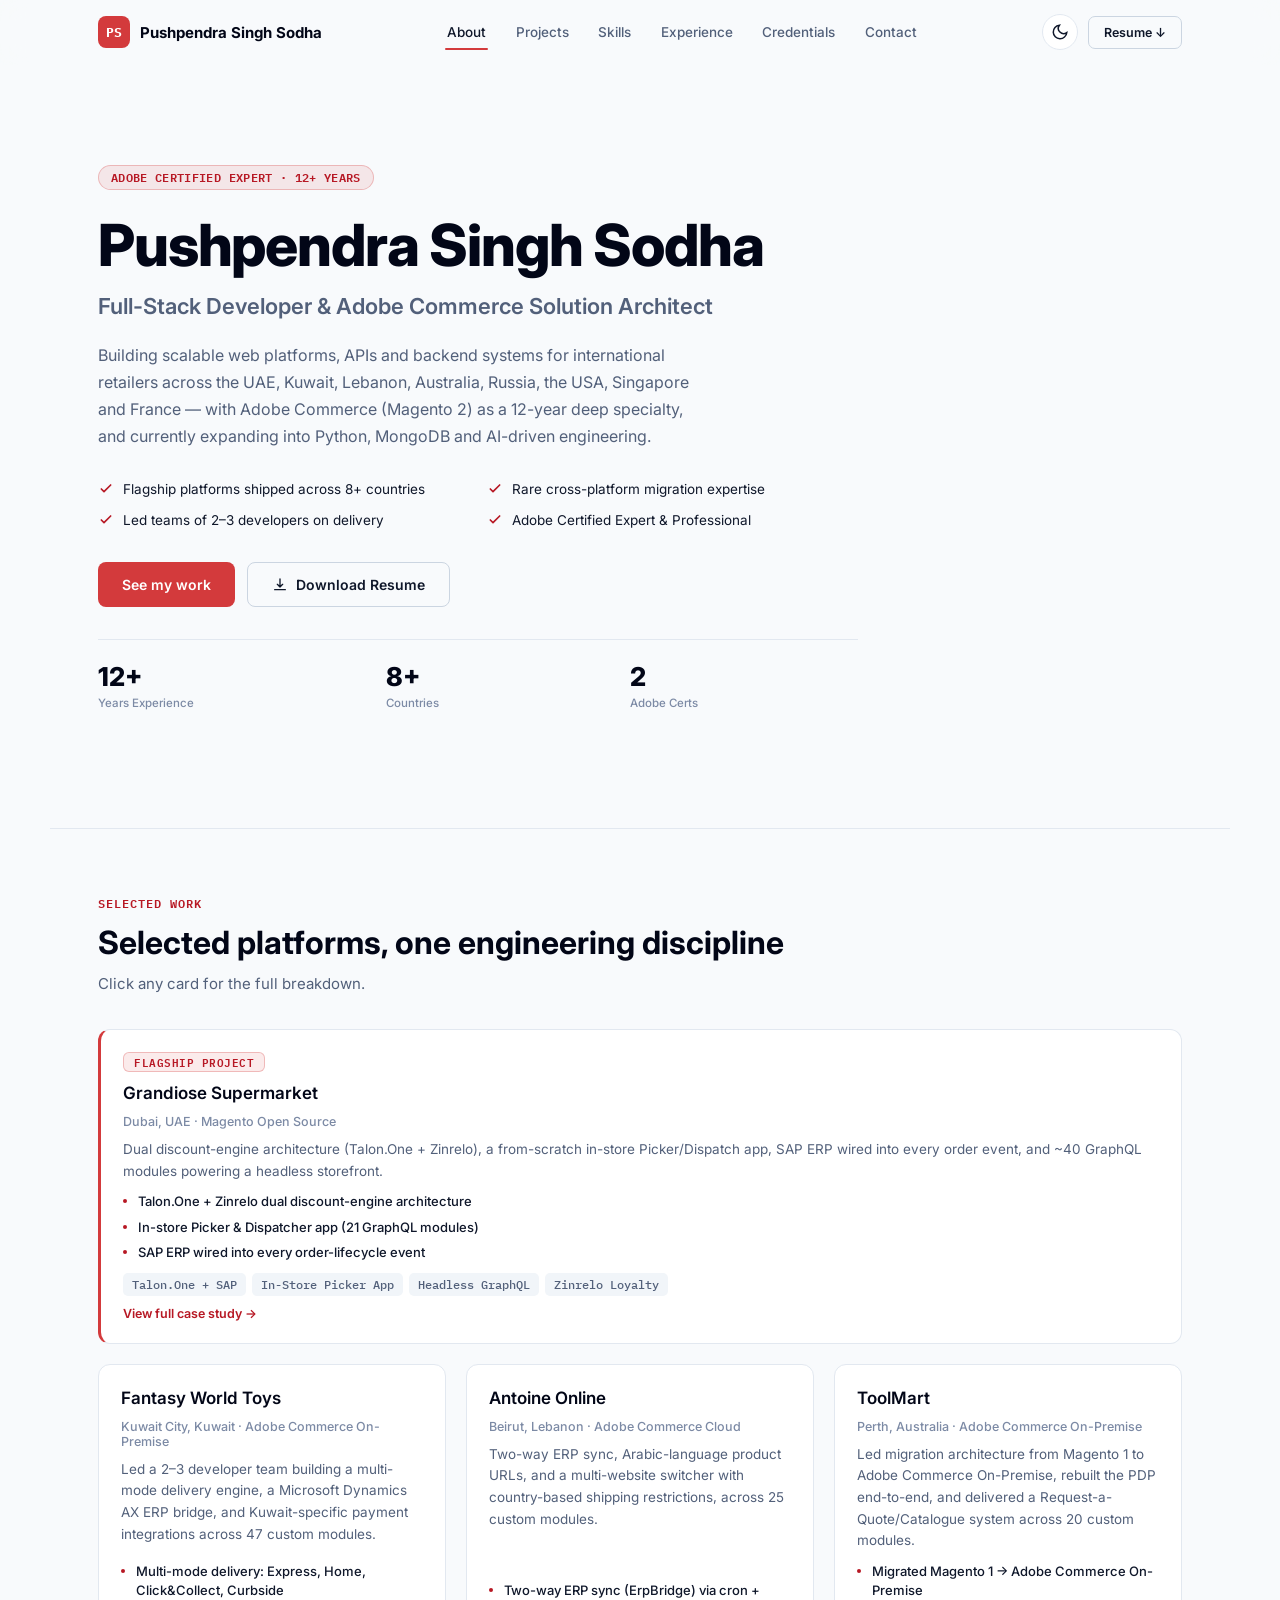
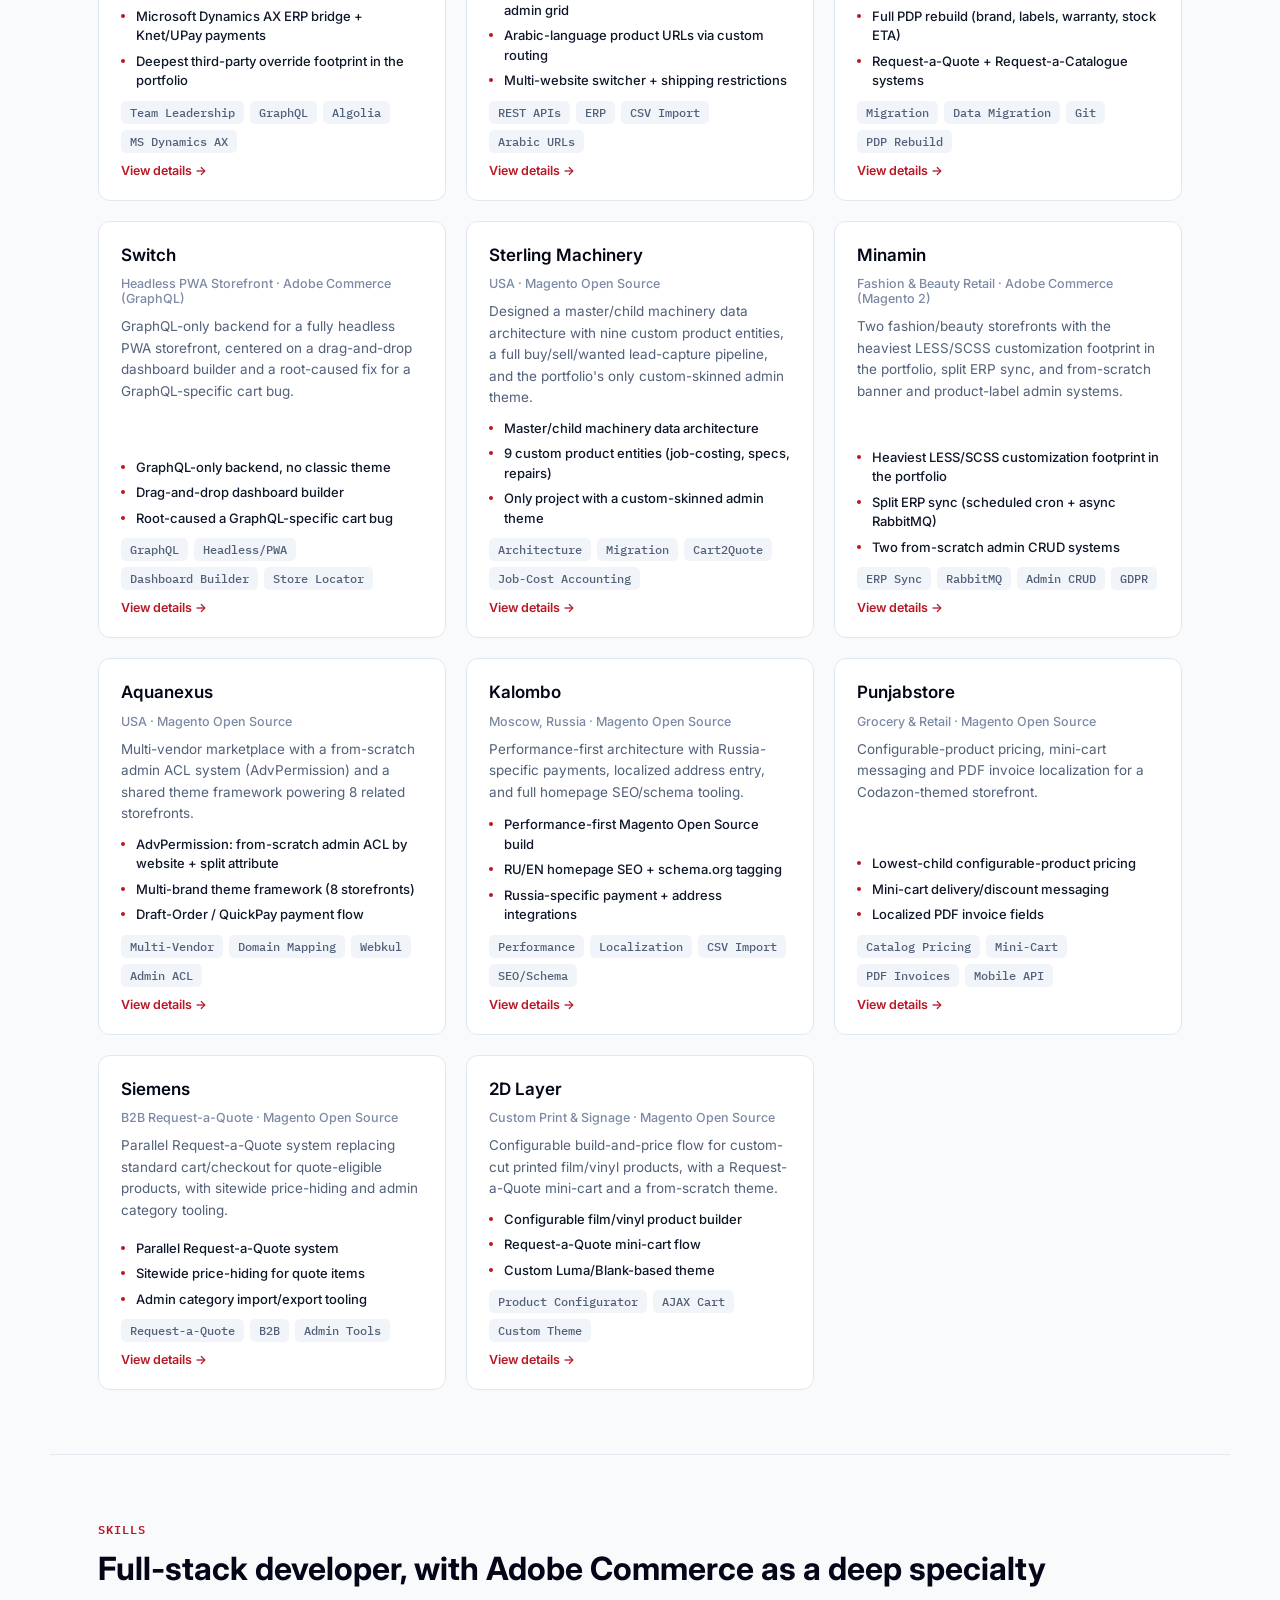
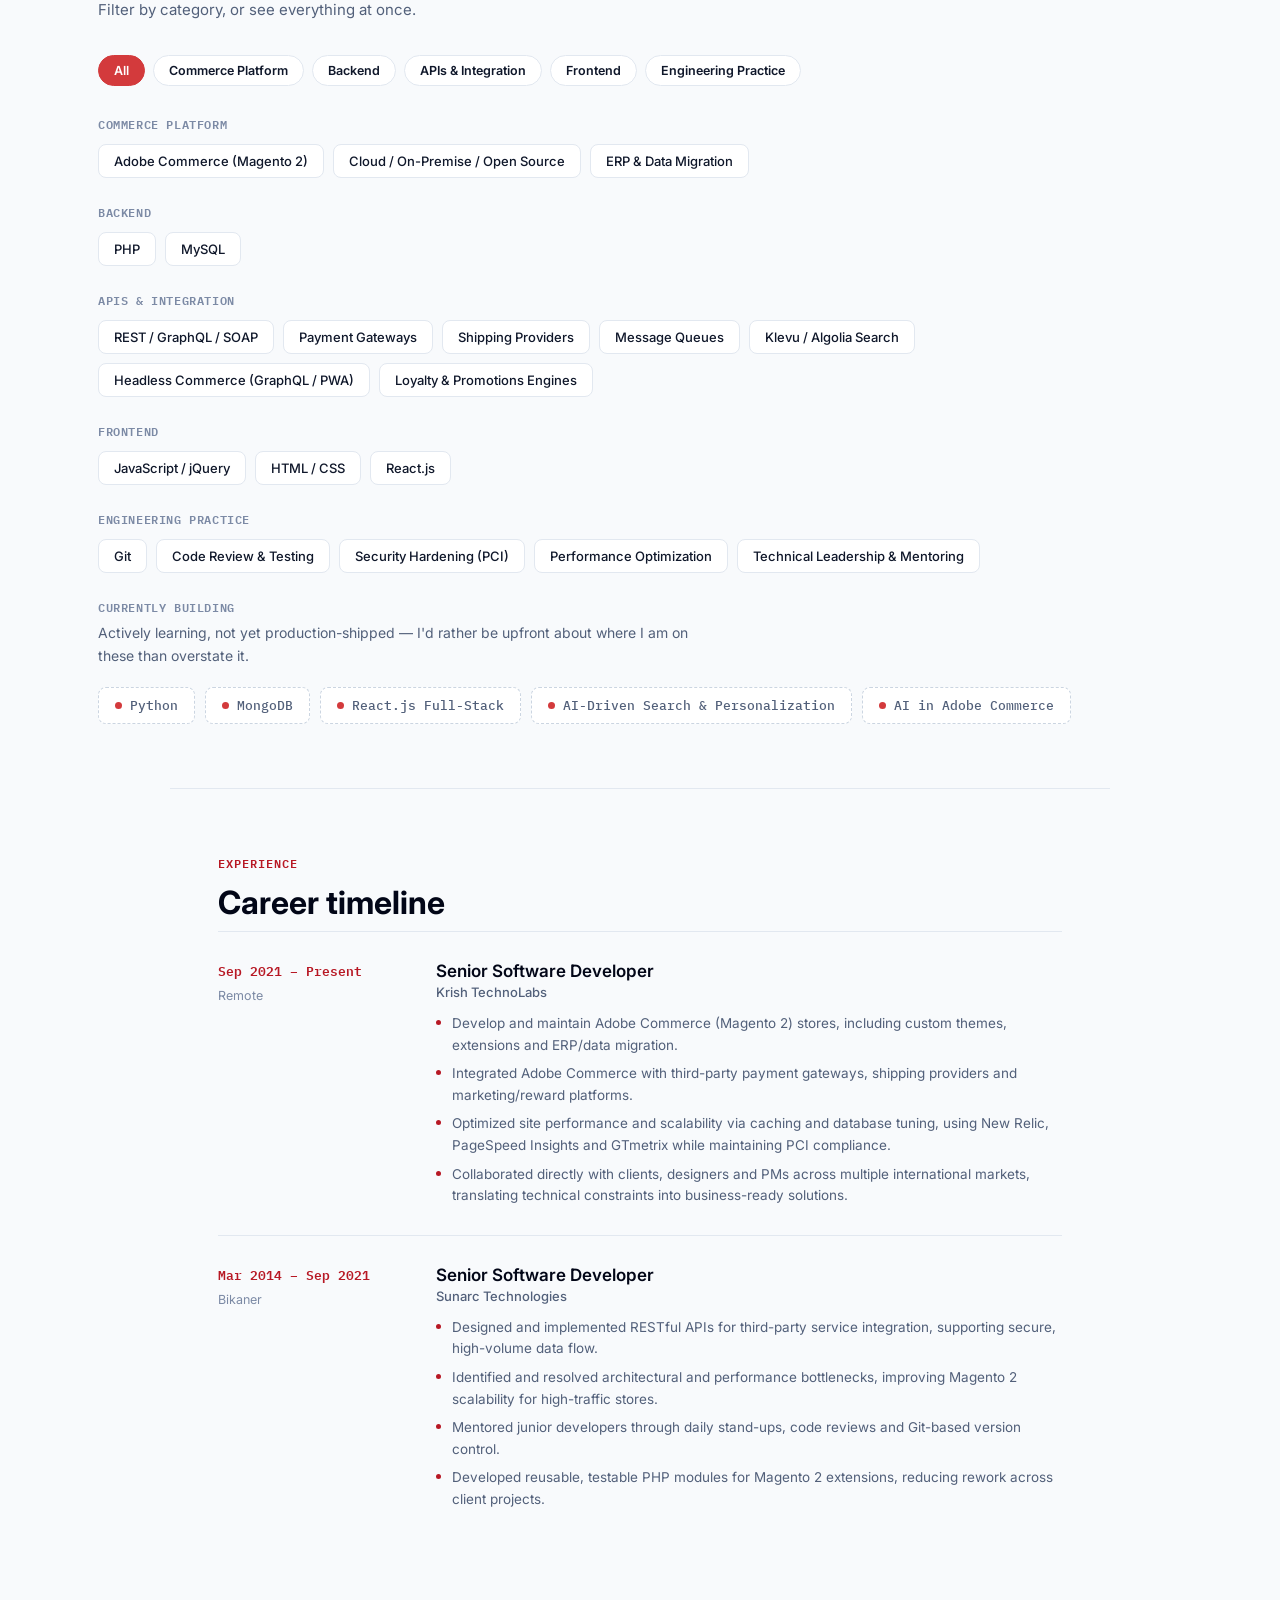
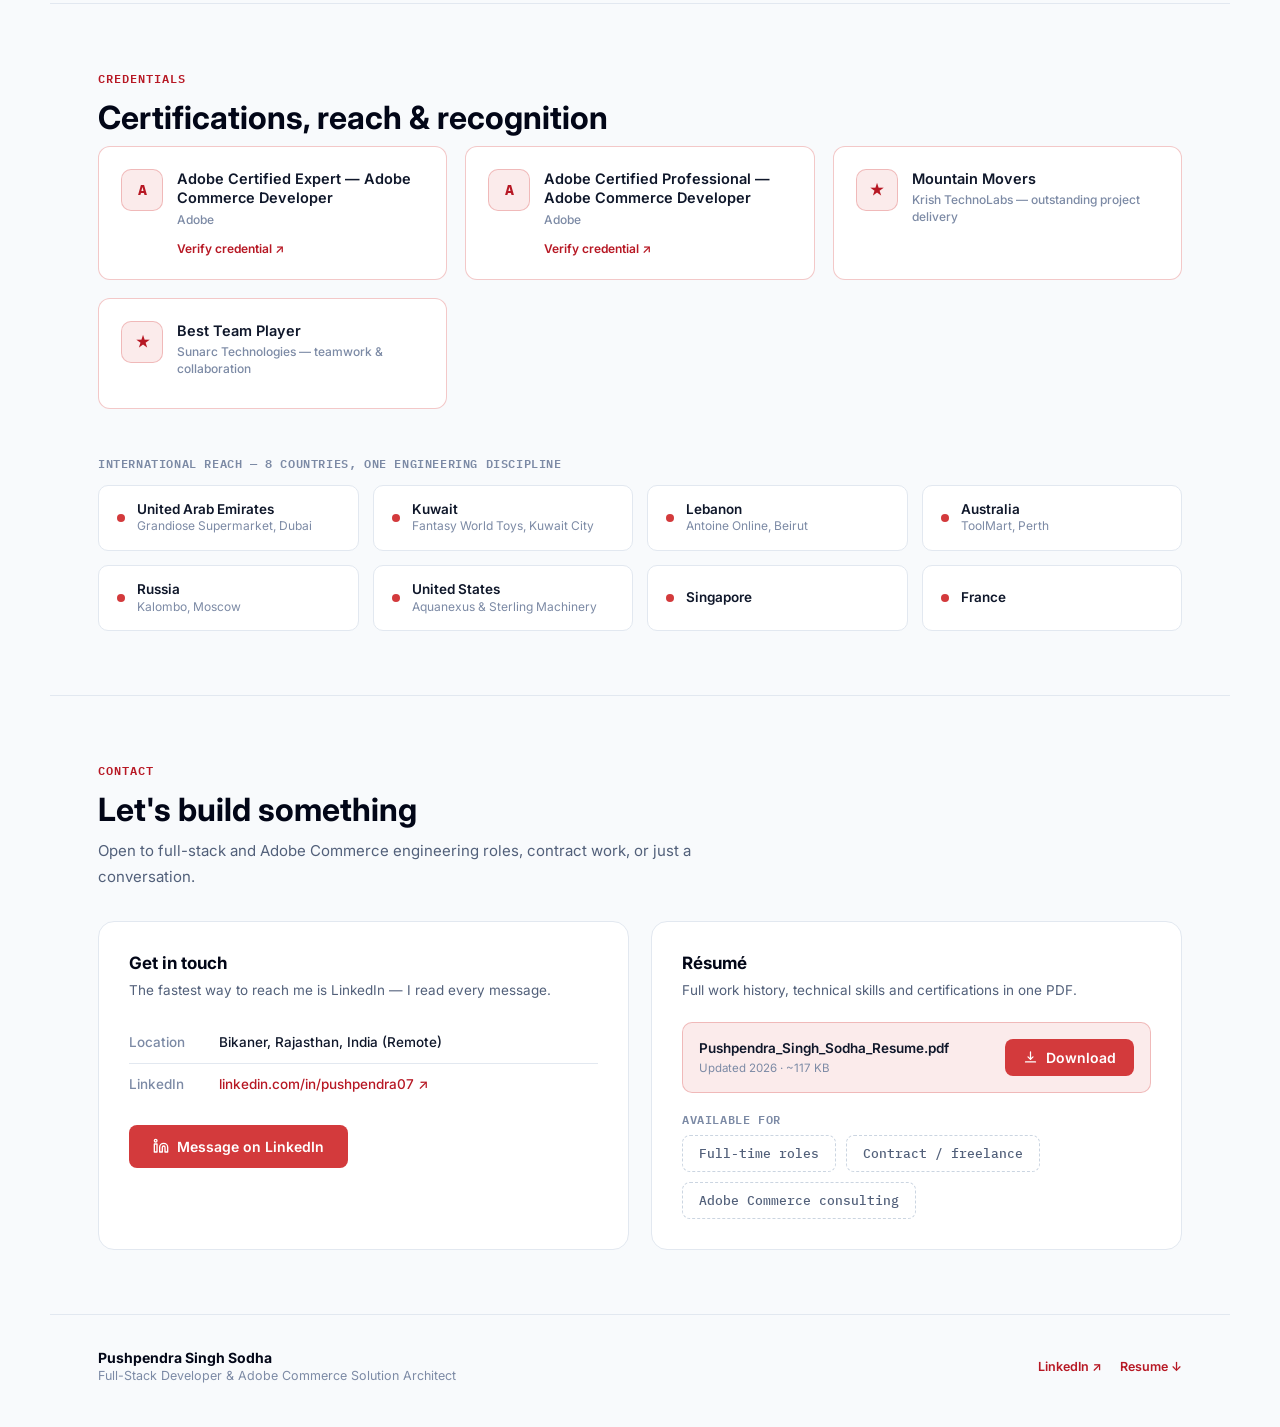
==== commit 4bcc701e: "Revamp Skills section to plain pills and tighten overall visual density Replaced the percentage prog" ====
--- a/index.html
+++ b/index.html
@@ -55,9 +55,9 @@
       <div class="eyebrow">ADOBE CERTIFIED EXPERT · 12+ YEARS</div>
       <h1>Pushpendra Singh Sodha</h1>
       <p class="role">Full-Stack Developer &amp; Adobe Commerce Solution Architect</p>
-      <p class="lead">Building scalable web platforms, APIs and backend systems for international retailers across the UAE, Kuwait, Lebanon, Australia, Russia and the USA — with Adobe Commerce (Magento 2) as a 12-year deep specialty, and currently expanding into Python, MongoDB and AI-driven engineering.</p>
+      <p class="lead">Building scalable web platforms, APIs and backend systems for international retailers across the UAE, Kuwait, Lebanon, Australia, Russia, the USA, Singapore and France — with Adobe Commerce (Magento 2) as a 12-year deep specialty, and currently expanding into Python, MongoDB and AI-driven engineering.</p>
       <div class="feature-list">
-        <div class="feature-item"><svg width="16" height="16" viewBox="0 0 24 24" fill="none" stroke="currentColor" stroke-width="2.5" stroke-linecap="round" stroke-linejoin="round"><path d="M5 12l4 4L19 6"/></svg>Flagship platforms shipped across 6+ countries</div>
+        <div class="feature-item"><svg width="16" height="16" viewBox="0 0 24 24" fill="none" stroke="currentColor" stroke-width="2.5" stroke-linecap="round" stroke-linejoin="round"><path d="M5 12l4 4L19 6"/></svg>Flagship platforms shipped across 8+ countries</div>
         <div class="feature-item"><svg width="16" height="16" viewBox="0 0 24 24" fill="none" stroke="currentColor" stroke-width="2.5" stroke-linecap="round" stroke-linejoin="round"><path d="M5 12l4 4L19 6"/></svg>Rare cross-platform migration expertise</div>
         <div class="feature-item"><svg width="16" height="16" viewBox="0 0 24 24" fill="none" stroke="currentColor" stroke-width="2.5" stroke-linecap="round" stroke-linejoin="round"><path d="M5 12l4 4L19 6"/></svg>Led teams of 2–3 developers on delivery</div>
         <div class="feature-item"><svg width="16" height="16" viewBox="0 0 24 24" fill="none" stroke="currentColor" stroke-width="2.5" stroke-linecap="round" stroke-linejoin="round"><path d="M5 12l4 4L19 6"/></svg>Adobe Certified Expert &amp; Professional</div>
@@ -72,7 +72,7 @@
 
       <div class="hero-stats">
         <div><div class="id-stat-value">12+</div><div class="id-stat-label">Years Experience</div></div>
-        <div><div class="id-stat-value">6+</div><div class="id-stat-label">Countries</div></div>
+        <div><div class="id-stat-value">8+</div><div class="id-stat-label">Countries</div></div>
         <div><div class="id-stat-value">2</div><div class="id-stat-label">Adobe Certs</div></div>
       </div>
     </div>
@@ -312,51 +312,51 @@
 
   <div class="skill-group" data-skill-group="Commerce Platform">
     <div class="skill-group-title">Commerce Platform</div>
-    <div class="skill-cards">
-      <div class="skill-card"><div class="skill-card-top"><span class="skill-card-name">Adobe Commerce (Magento 2)</span><span class="skill-card-level">Expert</span></div><div class="skill-bar-track"><div class="skill-bar-fill" style="width:96%"></div></div></div>
-      <div class="skill-card"><div class="skill-card-top"><span class="skill-card-name">Cloud / On-Premise / Open Source</span><span class="skill-card-level">Expert</span></div><div class="skill-bar-track"><div class="skill-bar-fill" style="width:94%"></div></div></div>
-      <div class="skill-card"><div class="skill-card-top"><span class="skill-card-name">ERP &amp; Data Migration</span><span class="skill-card-level">Advanced</span></div><div class="skill-bar-track"><div class="skill-bar-fill" style="width:90%"></div></div></div>
+    <div class="skill-pill-row">
+      <span class="skill-pill">Adobe Commerce (Magento 2)</span>
+      <span class="skill-pill">Cloud / On-Premise / Open Source</span>
+      <span class="skill-pill">ERP &amp; Data Migration</span>
     </div>
   </div>
 
   <div class="skill-group" data-skill-group="Backend">
     <div class="skill-group-title">Backend</div>
-    <div class="skill-cards">
-      <div class="skill-card"><div class="skill-card-top"><span class="skill-card-name">PHP</span><span class="skill-card-level">Expert</span></div><div class="skill-bar-track"><div class="skill-bar-fill" style="width:92%"></div></div></div>
-      <div class="skill-card"><div class="skill-card-top"><span class="skill-card-name">MySQL</span><span class="skill-card-level">Advanced</span></div><div class="skill-bar-track"><div class="skill-bar-fill" style="width:85%"></div></div></div>
+    <div class="skill-pill-row">
+      <span class="skill-pill">PHP</span>
+      <span class="skill-pill">MySQL</span>
     </div>
   </div>
 
   <div class="skill-group" data-skill-group="APIs &amp; Integration">
     <div class="skill-group-title">APIs &amp; Integration</div>
-    <div class="skill-cards">
-      <div class="skill-card"><div class="skill-card-top"><span class="skill-card-name">REST / GraphQL / SOAP</span><span class="skill-card-level">Advanced</span></div><div class="skill-bar-track"><div class="skill-bar-fill" style="width:88%"></div></div></div>
-      <div class="skill-card"><div class="skill-card-top"><span class="skill-card-name">Payment Gateways</span><span class="skill-card-level">Advanced</span></div><div class="skill-bar-track"><div class="skill-bar-fill" style="width:84%"></div></div></div>
-      <div class="skill-card"><div class="skill-card-top"><span class="skill-card-name">Shipping Providers</span><span class="skill-card-level">Advanced</span></div><div class="skill-bar-track"><div class="skill-bar-fill" style="width:82%"></div></div></div>
-      <div class="skill-card"><div class="skill-card-top"><span class="skill-card-name">Message Queues</span><span class="skill-card-level">Advanced</span></div><div class="skill-bar-track"><div class="skill-bar-fill" style="width:80%"></div></div></div>
-      <div class="skill-card"><div class="skill-card-top"><span class="skill-card-name">Klevu / Algolia Search</span><span class="skill-card-level">Advanced</span></div><div class="skill-bar-track"><div class="skill-bar-fill" style="width:80%"></div></div></div>
-      <div class="skill-card"><div class="skill-card-top"><span class="skill-card-name">Headless Commerce (GraphQL / PWA)</span><span class="skill-card-level">Advanced</span></div><div class="skill-bar-track"><div class="skill-bar-fill" style="width:82%"></div></div></div>
-      <div class="skill-card"><div class="skill-card-top"><span class="skill-card-name">Loyalty &amp; Promotions Engines</span><span class="skill-card-level">Advanced</span></div><div class="skill-bar-track"><div class="skill-bar-fill" style="width:80%"></div></div></div>
+    <div class="skill-pill-row">
+      <span class="skill-pill">REST / GraphQL / SOAP</span>
+      <span class="skill-pill">Payment Gateways</span>
+      <span class="skill-pill">Shipping Providers</span>
+      <span class="skill-pill">Message Queues</span>
+      <span class="skill-pill">Klevu / Algolia Search</span>
+      <span class="skill-pill">Headless Commerce (GraphQL / PWA)</span>
+      <span class="skill-pill">Loyalty &amp; Promotions Engines</span>
     </div>
   </div>
 
   <div class="skill-group" data-skill-group="Frontend">
     <div class="skill-group-title">Frontend</div>
-    <div class="skill-cards">
-      <div class="skill-card"><div class="skill-card-top"><span class="skill-card-name">JavaScript / jQuery</span><span class="skill-card-level">Advanced</span></div><div class="skill-bar-track"><div class="skill-bar-fill" style="width:80%"></div></div></div>
-      <div class="skill-card"><div class="skill-card-top"><span class="skill-card-name">HTML / CSS</span><span class="skill-card-level">Advanced</span></div><div class="skill-bar-track"><div class="skill-bar-fill" style="width:82%"></div></div></div>
-      <div class="skill-card"><div class="skill-card-top"><span class="skill-card-name">React.js</span><span class="skill-card-level">Working</span></div><div class="skill-bar-track"><div class="skill-bar-fill" style="width:65%"></div></div></div>
+    <div class="skill-pill-row">
+      <span class="skill-pill">JavaScript / jQuery</span>
+      <span class="skill-pill">HTML / CSS</span>
+      <span class="skill-pill">React.js</span>
     </div>
   </div>
 
   <div class="skill-group" data-skill-group="Engineering Practice">
     <div class="skill-group-title">Engineering Practice</div>
-    <div class="skill-cards">
-      <div class="skill-card"><div class="skill-card-top"><span class="skill-card-name">Git</span><span class="skill-card-level">Advanced</span></div><div class="skill-bar-track"><div class="skill-bar-fill" style="width:85%"></div></div></div>
-      <div class="skill-card"><div class="skill-card-top"><span class="skill-card-name">Code Review &amp; Testing</span><span class="skill-card-level">Advanced</span></div><div class="skill-bar-track"><div class="skill-bar-fill" style="width:85%"></div></div></div>
-      <div class="skill-card"><div class="skill-card-top"><span class="skill-card-name">Security Hardening (PCI)</span><span class="skill-card-level">Advanced</span></div><div class="skill-bar-track"><div class="skill-bar-fill" style="width:80%"></div></div></div>
-      <div class="skill-card"><div class="skill-card-top"><span class="skill-card-name">Performance Optimization</span><span class="skill-card-level">Advanced</span></div><div class="skill-bar-track"><div class="skill-bar-fill" style="width:85%"></div></div></div>
-      <div class="skill-card"><div class="skill-card-top"><span class="skill-card-name">Technical Leadership &amp; Mentoring</span><span class="skill-card-level">Advanced</span></div><div class="skill-bar-track"><div class="skill-bar-fill" style="width:85%"></div></div></div>
+    <div class="skill-pill-row">
+      <span class="skill-pill">Git</span>
+      <span class="skill-pill">Code Review &amp; Testing</span>
+      <span class="skill-pill">Security Hardening (PCI)</span>
+      <span class="skill-pill">Performance Optimization</span>
+      <span class="skill-pill">Technical Leadership &amp; Mentoring</span>
     </div>
   </div>
 
@@ -451,7 +451,7 @@
     </div>
   </div>
 
-  <div class="skill-group-title" style="margin-bottom:16px">International reach — 6 countries, one engineering discipline</div>
+  <div class="skill-group-title" style="margin-bottom:16px">International reach — 8 countries, one engineering discipline</div>
   <div class="market-grid">
     <div class="market-card"><span class="market-dot"></span><div><div class="market-country">United Arab Emirates</div><div class="market-project">Grandiose Supermarket, Dubai</div></div></div>
     <div class="market-card"><span class="market-dot"></span><div><div class="market-country">Kuwait</div><div class="market-project">Fantasy World Toys, Kuwait City</div></div></div>
@@ -459,6 +459,8 @@
     <div class="market-card"><span class="market-dot"></span><div><div class="market-country">Australia</div><div class="market-project">ToolMart, Perth</div></div></div>
     <div class="market-card"><span class="market-dot"></span><div><div class="market-country">Russia</div><div class="market-project">Kalombo, Moscow</div></div></div>
     <div class="market-card"><span class="market-dot"></span><div><div class="market-country">United States</div><div class="market-project">Aquanexus &amp; Sterling Machinery</div></div></div>
+    <div class="market-card"><span class="market-dot"></span><div><div class="market-country">Singapore</div></div></div>
+    <div class="market-card"><span class="market-dot"></span><div><div class="market-country">France</div></div></div>
   </div>
 </section>
 
--- a/styles.css
+++ b/styles.css
@@ -67,7 +67,7 @@
 .nav-toggle{display:none;width:36px;height:36px;border-radius:8px;border:1px solid var(--border);background:var(--surface);color:var(--text);align-items:center;justify-content:center;cursor:pointer}
 
 /* hero */
-.hero{min-height:100vh;display:flex;align-items:center;padding:110px clamp(20px,5vw,48px) 60px;max-width:1180px;margin:0 auto}
+.hero{min-height:92vh;display:flex;align-items:center;padding:96px clamp(20px,5vw,48px) 48px;max-width:1180px;margin:0 auto}
 .hero-grid{display:grid;grid-template-columns:1fr;gap:56px;align-items:center;width:100%;max-width:760px}
 .eyebrow{display:inline-flex;align-items:center;gap:8px;padding:6px 12px;border-radius:100px;background:var(--brand-soft);border:1px solid var(--brand-soft-border);font:600 11.5px/1 'IBM Plex Mono',monospace;color:var(--brand-text);letter-spacing:.03em;margin-bottom:24px}
 .hero h1{margin:0 0 14px;font:800 clamp(34px,5.2vw,58px)/1.08 'Inter',sans-serif;letter-spacing:-0.02em;color:var(--text-strong)}
@@ -82,15 +82,15 @@
 .btn-secondary{display:inline-flex;align-items:center;gap:8px;padding:13px 24px;border-radius:8px;border:1px solid var(--border-strong);color:var(--text);font:600 14px 'Inter',sans-serif}
 .btn-secondary:hover{border-color:var(--brand)}
 
-.hero-stats{display:grid;grid-template-columns:repeat(3,auto);gap:36px;margin-top:40px;padding-top:32px;border-top:1px solid var(--border)}
+.hero-stats{display:grid;grid-template-columns:repeat(3,auto);gap:32px;margin-top:32px;padding-top:24px;border-top:1px solid var(--border)}
 .id-stat-value{font:800 26px/1 'Inter',sans-serif;color:var(--text-strong)}
 .id-stat-label{font:500 11.5px/1.4 'Inter',sans-serif;color:var(--muted-2);margin-top:5px}
 
 /* generic section */
-section{padding:80px clamp(20px,5vw,48px);max-width:1180px;margin:0 auto;border-top:1px solid var(--border)}
-.section-tag{font:600 12px 'IBM Plex Mono',monospace;color:var(--brand-text);letter-spacing:0.08em;margin-bottom:12px}
+section{padding:64px clamp(20px,5vw,48px);max-width:1180px;margin:0 auto;border-top:1px solid var(--border)}
+.section-tag{font:600 12px 'IBM Plex Mono',monospace;color:var(--brand-text);letter-spacing:0.08em;margin-bottom:10px}
 .section-head h2{margin:0 0 8px;font:700 clamp(24px,3vw,32px)/1.25 'Inter',sans-serif;color:var(--text-strong)}
-.section-head p{margin:0 0 40px;font:400 15px/1.7 'Inter',sans-serif;color:var(--muted);max-width:600px}
+.section-head p{margin:0 0 32px;font:400 15px/1.7 'Inter',sans-serif;color:var(--muted);max-width:600px}
 
 /* filter chips */
 .chip-row{display:flex;flex-wrap:wrap;gap:8px;margin-bottom:32px}
@@ -100,9 +100,9 @@
 
 /* project grid */
 .project-grid{display:grid;grid-template-columns:repeat(auto-fill,minmax(300px,1fr));gap:20px}
-.project-card{background:var(--surface);border:1px solid var(--border);border-radius:14px;padding:24px;display:flex;flex-direction:column;gap:12px;cursor:pointer;transition:transform .18s ease,box-shadow .18s ease,border-color .18s ease}
+.project-card{background:var(--surface);border:1px solid var(--border);border-radius:12px;padding:22px;display:flex;flex-direction:column;gap:10px;cursor:pointer;transition:transform .15s ease,box-shadow .15s ease,border-color .15s ease}
 .project-card:hover{transform:translateY(-4px);box-shadow:var(--shadow);border-color:var(--brand-soft-border)}
-.project-card.flagship{grid-column:1 / -1;background:linear-gradient(160deg,var(--brand-soft),transparent 60%),var(--surface);border-color:var(--brand-soft-border)}
+.project-card.flagship{grid-column:1 / -1;background:var(--surface);border-left:3px solid var(--brand);border-color:var(--border) var(--border) var(--border) var(--brand)}
 .project-tag-flagship{display:inline-flex;width:fit-content;padding:4px 10px;border-radius:6px;background:var(--brand-soft);border:1px solid var(--brand-soft-border);font:600 10.5px/1 'IBM Plex Mono',monospace;color:var(--brand-text);letter-spacing:.05em}
 .project-card h3{margin:0;font:600 17px/1.3 'Inter',sans-serif;color:var(--text-strong)}
 .project-meta{font:500 12.5px 'Inter',sans-serif;color:var(--muted-2)}
@@ -126,15 +126,10 @@
 .modal ul li::before{content:"";position:absolute;left:0;top:8px;width:6px;height:6px;border-radius:50%;background:var(--brand)}
 
 /* skills */
-.skill-group{margin-bottom:36px}
-.skill-group-title{font:600 12px/1 'IBM Plex Mono',monospace;color:var(--muted-2);letter-spacing:.05em;text-transform:uppercase;margin-bottom:16px}
-.skill-cards{display:grid;grid-template-columns:repeat(auto-fill,minmax(220px,1fr));gap:14px}
-.skill-card{background:var(--surface);border:1px solid var(--border);border-radius:12px;padding:16px}
-.skill-card-top{display:flex;justify-content:space-between;align-items:baseline;margin-bottom:10px}
-.skill-card-name{font:600 13.5px/1.3 'Inter',sans-serif;color:var(--text)}
-.skill-card-level{font:600 11px/1 'IBM Plex Mono',monospace;color:var(--muted-2)}
-.skill-bar-track{height:6px;border-radius:3px;background:var(--surface-2);overflow:hidden}
-.skill-bar-fill{height:100%;border-radius:3px;background:linear-gradient(90deg,var(--brand),var(--accent2))}
+.skill-group{margin-bottom:28px}
+.skill-group-title{font:600 12px/1 'IBM Plex Mono',monospace;color:var(--muted-2);letter-spacing:.05em;text-transform:uppercase;margin-bottom:14px}
+.skill-pill-row{display:flex;flex-wrap:wrap;gap:9px}
+.skill-pill{padding:8px 15px;border-radius:8px;background:var(--surface);border:1px solid var(--border);font:500 13px 'Inter',sans-serif;color:var(--text)}
 .learning-note{margin:0 0 20px;font:400 14px/1.65 'Inter',sans-serif;color:var(--muted);max-width:620px}
 .learning-row{display:flex;flex-wrap:wrap;gap:10px}
 .learning-chip{display:inline-flex;align-items:center;gap:8px;padding:9px 16px;border-radius:8px;background:var(--surface);border:1px dashed var(--border-strong);font:500 13px 'IBM Plex Mono',monospace;color:var(--muted)}
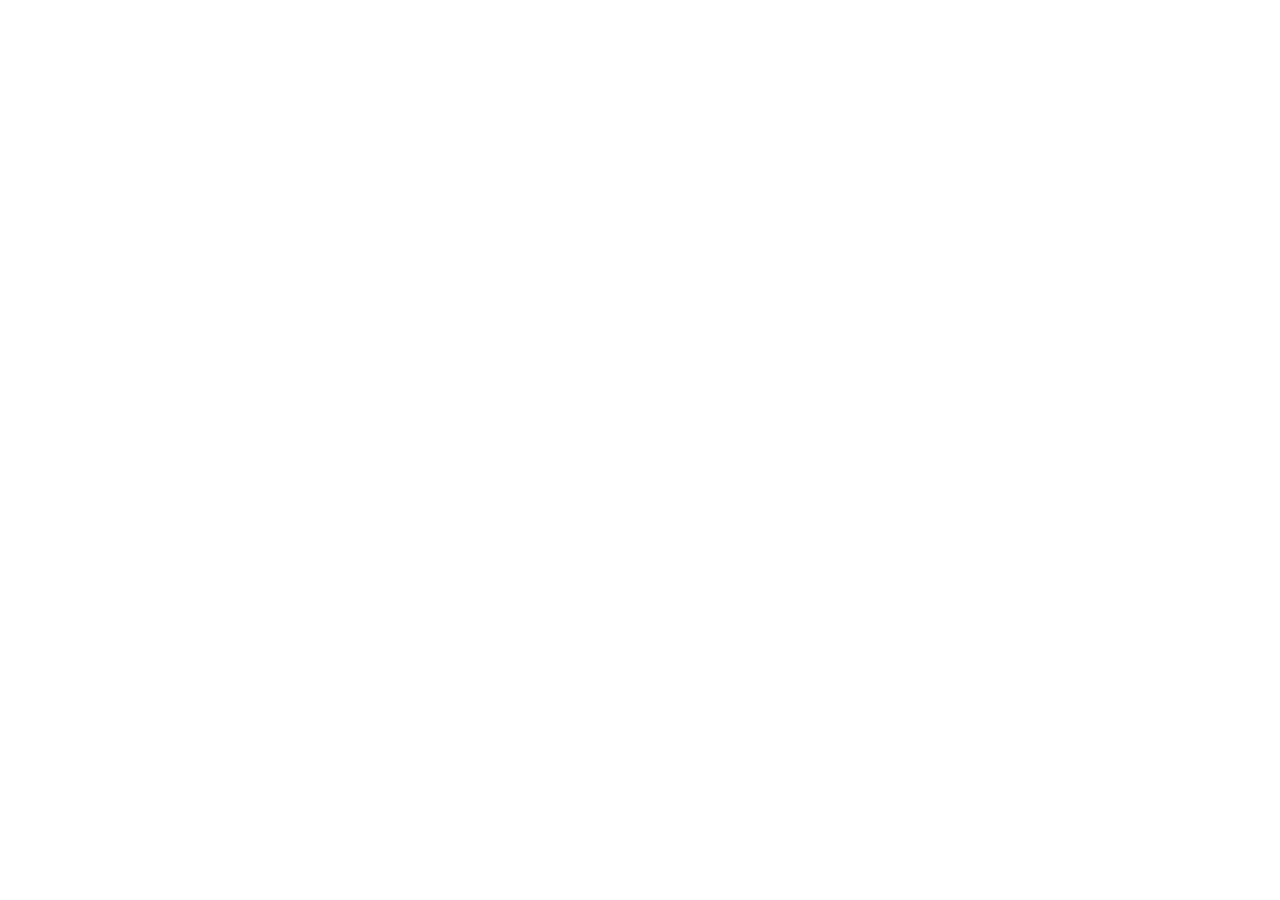
==== commit 0c063c42: "redirection" ====
--- a/index.html
+++ b/index.html
@@ -1,540 +1,15 @@
 <!DOCTYPE html>
 <html lang="en">
 <head>
-<meta charset="utf-8">
-<!-- Google tag (gtag.js) -->
-<script async src="https://www.googletagmanager.com/gtag/js?id=G-70R8GZVW9N"></script>
-<script>
-  window.dataLayer = window.dataLayer || [];
-  function gtag(){dataLayer.push(arguments);}
-  gtag('js', new Date());
-
-  gtag('config', 'G-70R8GZVW9N');
-</script>
-<title>Pushpendra Singh Sodha — Full-Stack Developer &amp; Adobe Commerce Solution Architect</title>
-<meta name="viewport" content="width=device-width, initial-scale=1">
-<meta name="description" content="Pushpendra Singh Sodha — Full-Stack Developer & Adobe Commerce (Magento 2) Solution Architect. 12+ years building e-commerce platforms, APIs and integrations, now expanding into Python, MongoDB and AI-driven engineering.">
-<meta property="og:title" content="Pushpendra Singh Sodha — Full-Stack Developer & Adobe Commerce Solution Architect">
-<meta property="og:type" content="website">
-<link rel="canonical" href="https://pushpendra07.github.io/">
-<link rel="preconnect" href="https://fonts.googleapis.com">
-<link href="https://fonts.googleapis.com/css2?family=Inter:wght@400;500;600;700;800&family=IBM+Plex+Mono:wght@400;500;600&display=swap" rel="stylesheet">
-<link rel="stylesheet" href="styles.css">
+  <meta charset="utf-8">
+  <title>Redirecting to pushpendra.me...</title>
+  <meta http-equiv="refresh" content="0; URL=https://pushpendra.me/">
+  <link rel="canonical" href="https://pushpendra.me/">
+  <script>
+    window.location.replace("https://pushpendra.me" + window.location.pathname + window.location.search + window.location.hash);
+  </script>
 </head>
 <body>
-
-<div class="scroll-progress" id="scrollProgress"></div>
-
-<header id="siteHeader">
-  <div class="nav-inner">
-    <a href="#hero" class="brand">
-      <span class="brand-mark">PS</span>
-      Pushpendra Singh Sodha
-    </a>
-    <nav class="nav-links">
-      <a href="#hero" class="active">About</a>
-      <a href="#projects">Projects</a>
-      <a href="#skills">Skills</a>
-      <a href="#experience">Experience</a>
-      <a href="#credentials">Credentials</a>
-      <a href="#contact">Contact</a>
-    </nav>
-    <div class="nav-right">
-      <button class="theme-toggle" id="themeToggle" aria-label="Toggle color theme"></button>
-      <a href="resume.pdf" download class="nav-cta">Resume ↓</a>
-      <button class="nav-toggle" id="navToggle" aria-label="Toggle menu">
-        <svg width="18" height="18" viewBox="0 0 24 24" fill="none" stroke="currentColor" stroke-width="2" stroke-linecap="round"><path d="M3 6h18M3 12h18M3 18h18"/></svg>
-      </button>
-    </div>
-  </div>
-</header>
-
-<section id="hero" class="hero" style="border-top:none">
-  <div class="hero-grid">
-    <div>
-      <div class="eyebrow">ADOBE CERTIFIED EXPERT · 12+ YEARS</div>
-      <h1>Pushpendra Singh Sodha</h1>
-      <p class="role">Full-Stack Developer &amp; Adobe Commerce Solution Architect</p>
-      <p class="lead">Building scalable web platforms, APIs and backend systems for international retailers across the UAE, Kuwait, Lebanon, Australia, Russia, the USA, Singapore and France — with Adobe Commerce (Magento 2) as a 12-year deep specialty, and currently expanding into Python, MongoDB and AI-driven engineering.</p>
-      <div class="feature-list">
-        <div class="feature-item"><svg width="16" height="16" viewBox="0 0 24 24" fill="none" stroke="currentColor" stroke-width="2.5" stroke-linecap="round" stroke-linejoin="round"><path d="M5 12l4 4L19 6"/></svg>Flagship platforms shipped across 8+ countries</div>
-        <div class="feature-item"><svg width="16" height="16" viewBox="0 0 24 24" fill="none" stroke="currentColor" stroke-width="2.5" stroke-linecap="round" stroke-linejoin="round"><path d="M5 12l4 4L19 6"/></svg>Rare cross-platform migration expertise</div>
-        <div class="feature-item"><svg width="16" height="16" viewBox="0 0 24 24" fill="none" stroke="currentColor" stroke-width="2.5" stroke-linecap="round" stroke-linejoin="round"><path d="M5 12l4 4L19 6"/></svg>Led teams of 2–3 developers on delivery</div>
-        <div class="feature-item"><svg width="16" height="16" viewBox="0 0 24 24" fill="none" stroke="currentColor" stroke-width="2.5" stroke-linecap="round" stroke-linejoin="round"><path d="M5 12l4 4L19 6"/></svg>Adobe Certified Expert &amp; Professional</div>
-      </div>
-      <div class="cta-row">
-        <a href="#projects" class="btn-primary">See my work</a>
-        <a href="resume.pdf" download class="btn-secondary">
-          <svg width="16" height="16" viewBox="0 0 24 24" fill="none" stroke="currentColor" stroke-width="2" stroke-linecap="round" stroke-linejoin="round"><path d="M12 3v12m0 0l-4-4m4 4l4-4M4 19h16"/></svg>
-          Download Resume
-        </a>
-      </div>
-
-      <div class="hero-stats">
-        <div><div class="id-stat-value">12+</div><div class="id-stat-label">Years Experience</div></div>
-        <div><div class="id-stat-value">8+</div><div class="id-stat-label">Countries</div></div>
-        <div><div class="id-stat-value">2</div><div class="id-stat-label">Adobe Certs</div></div>
-      </div>
-    </div>
-  </div>
-</section>
-
-<section id="projects">
-  <div class="section-head">
-    <div class="section-tag">SELECTED WORK</div>
-    <h2>Selected platforms, one engineering discipline</h2>
-    <p>Click any card for the full breakdown.</p>
-  </div>
-
-  <div class="project-grid">
-    <div class="project-card flagship" tabindex="0" data-project-card
-      data-title="Grandiose Supermarket"
-      data-meta="Dubai, United Arab Emirates · Magento Open Source"
-      data-tags='["Magento Open Source","Talon.One Discount Engine","SAP + ERP","Headless GraphQL","In-Store Picker App","Zinrelo Loyalty","Message Queues","Geofencing"]'
-      data-bullets='["Architected a config-driven switch letting Talon.One, an external real-time promotion engine, take over cart discount calculation per store in place of Magento&#39;s native/Zinrelo engine — with plugin hooks across payment methods, order placement, store credit and gift cards keeping both systems&#39; view of the cart in sync.","Built the backend for a dedicated in-store Picker and Dispatcher mobile app (21 custom GraphQL modules) covering aisle-by-aisle picking, fresh-prep flagging, bag tracking, and dispatch routing to third-party logistics or self-delivery with OTP-verified handoff.","Designed a multi-channel substitution-confirmation flow — in-app approval first, automatically escalating to an automated phone call (IVR) if the customer doesn&#39;t respond in time — so an unreachable customer never stalls an order.","Rewrote core Multi-Source Inventory reservation and stock-deduction logic so stock counts stayed accurate selling the same SKU from many physical stores at once while live in-store pickers pulled items off shelves in real time.","Wired a SAP ERP integration into every stage of the order lifecycle — returns, RMA fees, inventory shifts, shipment events — while keeping a second, independent message-queue sync layer feeding a real-time operations-tracker dashboard, so dashboard latency never depended on SAP&#39;s own.","Integrated Zinrelo loyalty directly into the sales-rule discount engine — including a receipt-scan flow letting customers claim points from a photographed physical receipt, refer-a-friend rewards, and reward history — so loyalty behaves as first-class cart rules, not a checkout bolt-on.","Delivered around 40 custom GraphQL modules (payments, gift cards, wishlist, inventory, store credit) powering a fully headless storefront, plus a drag-and-drop homepage/dashboard builder assembling banner, product, category and CMS-block sliders.","Developed a high-volume ERP import/update pipeline processing 10,000–20,000 SKUs per batch.","Rewrote a timing-out CSV export to output 50,000 products in 3–5 seconds.","Designed a zone-based inventory and geofencing system using admin-configurable delivery polygons in Google Maps, tied to Express/Home/Click-and-Collect/Curbside delivery modes with per-mode cutoff times.","Architected a message-queue order workflow integrating Grubtech (kitchen-display system for prepared-food orders) and FarEye (last-mile logistics), reusing the same resilient webhook-plus-retry pattern across both integrations.","Built a rule-based Customer Segment module for targeted merchandising and promotions.","Implemented Age-Restricted Product controls for compliance, and integrated Adjust for mobile attribution and MoEngage for behavior tracking, push and engagement campaigns."]'>
-      <span class="project-tag-flagship">FLAGSHIP PROJECT</span>
-      <h3>Grandiose Supermarket</h3>
-      <div class="project-meta">Dubai, UAE · Magento Open Source</div>
-      <p class="project-summary">Dual discount-engine architecture (Talon.One + Zinrelo), a from-scratch in-store Picker/Dispatch app, SAP ERP wired into every order event, and ~40 GraphQL modules powering a headless storefront.</p>
-      <ul class="project-highlights">
-        <li>Talon.One + Zinrelo dual discount-engine architecture</li>
-        <li>In-store Picker &amp; Dispatcher app (21 GraphQL modules)</li>
-        <li>SAP ERP wired into every order-lifecycle event</li>
-      </ul>
-      <div class="project-tags"><span>Talon.One + SAP</span><span>In-Store Picker App</span><span>Headless GraphQL</span><span>Zinrelo Loyalty</span></div>
-      <span class="project-open">View full case study →</span>
-    </div>
-
-    <div class="project-card" tabindex="0" data-project-card
-      data-title="Fantasy World Toys"
-      data-meta="Kuwait City, Kuwait · Adobe Commerce On-Premise"
-      data-tags='["Team Leadership","GraphQL","Algolia","Multi-Mode Delivery","Knet + UPay","MS Dynamics AX","Tabby BNPL"]'
-      data-bullets='["Served as dedicated client-side developer, handling day-to-day backend operations and prioritization.","Led a team of 2–3 developers on task assignment and code review, sharing delivery accountability with the PM.","Built a multi-mode delivery engine — Express, Home Delivery, Click &amp; Collect and Curbside Pickup — with mode-specific payment restrictions and SMS milestone notifications through the order lifecycle.","Integrated Kuwait national payment networks (Knet, UPay) alongside CyberSource Secure Acceptance and Tabby buy-now-pay-later.","Built a Microsoft Dynamics AX ERP bridge syncing categories, customers and orders.","Delivered a full gift-wrap options system and a coupon auto-apply engine, built on top of Mageplaza&#39;s GiftWrap and Abandoned Cart extensions.","Patched and extended over a dozen third-party extensions (Amasty, Magedelight, Mageplaza, CyberSource, Eltrino and more) — the deepest third-party override footprint in the whole portfolio at 62 touch-points.","Added SMS OTP login, social login (Facebook/Google), and an in-store kiosk mode.","Built shop-by-age filtering, daily-deal and star-product merchandising, and shop-by-brand navigation.","Optimized REST and GraphQL APIs; integrated Algolia for search and Tabby for checkout."]'>
-      <h3>Fantasy World Toys</h3>
-      <div class="project-meta">Kuwait City, Kuwait · Adobe Commerce On-Premise</div>
-      <p class="project-summary">Led a 2–3 developer team building a multi-mode delivery engine, a Microsoft Dynamics AX ERP bridge, and Kuwait-specific payment integrations across 47 custom modules.</p>
-      <ul class="project-highlights">
-        <li>Multi-mode delivery: Express, Home, Click&amp;Collect, Curbside</li>
-        <li>Microsoft Dynamics AX ERP bridge + Knet/UPay payments</li>
-        <li>Deepest third-party override footprint in the portfolio</li>
-      </ul>
-      <div class="project-tags"><span>Team Leadership</span><span>GraphQL</span><span>Algolia</span><span>MS Dynamics AX</span></div>
-      <span class="project-open">View details →</span>
-    </div>
-
-    <div class="project-card" tabindex="0" data-project-card
-      data-title="Antoine Online"
-      data-meta="Beirut, Lebanon · Adobe Commerce Cloud"
-      data-tags='["REST APIs","ERP","CSV Import","Arabic URLs","SFTP","Multi-Website"]'
-      data-bullets='["Designed and built Product Add/Update/Delete APIs, streamlining data processing and import/export efficiency.","Built a two-way ERP sync (ErpBridge) covering products, prices, inventory, categories, customers and orders via scheduled cron jobs plus an admin monitoring grid.","Diagnosed a recurring back-order/out-of-stock issue and built a custom CSV import patch to fix it at the root cause.","Built a custom front-controller router enabling Arabic-language product URLs (spaces, special characters) where Magento&#39;s default URL sanitizer would otherwise strip them.","Delivered a multi-website frontend switcher and country-based shipping restrictions layered on the third-party Webkul Shipping Restrictions extension.","Built a reusable SFTP helper module with an admin \"Test Connection\" button, reused across other integrations.","Added CLI tools for bulk gift-card and newsletter-subscriber migration, plus category-data and catalog-attribute migration patches.","Developed custom modules and extensions to enhance store functionality and product management workflows."]'>
-      <h3>Antoine Online</h3>
-      <div class="project-meta">Beirut, Lebanon · Adobe Commerce Cloud</div>
-      <p class="project-summary">Two-way ERP sync, Arabic-language product URLs, and a multi-website switcher with country-based shipping restrictions, across 25 custom modules.</p>
-      <ul class="project-highlights">
-        <li>Two-way ERP sync (ErpBridge) via cron + admin grid</li>
-        <li>Arabic-language product URLs via custom routing</li>
-        <li>Multi-website switcher + shipping restrictions</li>
-      </ul>
-      <div class="project-tags"><span>REST APIs</span><span>ERP</span><span>CSV Import</span><span>Arabic URLs</span></div>
-      <span class="project-open">View details →</span>
-    </div>
-
-    <div class="project-card" tabindex="0" data-project-card
-      data-title="ToolMart"
-      data-meta="Perth, Australia · Adobe Commerce On-Premise"
-      data-tags='["Migration","Data Migration","Git","PDP Rebuild","Request-a-Quote","Extension Overrides"]'
-      data-bullets='["Designed and led the migration architecture from Magento 1 to Adobe Commerce On-Premise, including full data migration.","Rebuilt custom themes and redeveloped extensions on the new architecture, preserving existing business logic.","Rebuilt the product detail page end-to-end — brand display, extra info, custom labels, shipping data, stock ETA and warranty information.","Delivered a full Request-a-Quote feature and a separate Request-a-Catalogue feature, each with its own entity, admin grid and e-mail notifications.","Extended five separately purchased extensions (Amasty Banner Slider, Mirasvit Search Ultimate, WeltPixel Owl Carousel, Trustpilot Reviews, Xtento PDF) to match site-specific behavior.","Built an admin IP-logging page and additional order-view tooling for support staff.","Managed Git workflow, code reviews and deployments through migration and post-launch stabilization.","Enhanced functionality through custom extensions and optimized performance post-migration, including removing an auth-popup block sitewide for faster page loads."]'>
-      <h3>ToolMart</h3>
-      <div class="project-meta">Perth, Australia · Adobe Commerce On-Premise</div>
-      <p class="project-summary">Led migration architecture from Magento 1 to Adobe Commerce On-Premise, rebuilt the PDP end-to-end, and delivered a Request-a-Quote/Catalogue system across 20 custom modules.</p>
-      <ul class="project-highlights">
-        <li>Migrated Magento 1 → Adobe Commerce On-Premise</li>
-        <li>Full PDP rebuild (brand, labels, warranty, stock ETA)</li>
-        <li>Request-a-Quote + Request-a-Catalogue systems</li>
-      </ul>
-      <div class="project-tags"><span>Migration</span><span>Data Migration</span><span>Git</span><span>PDP Rebuild</span></div>
-      <span class="project-open">View details →</span>
-    </div>
-
-    <div class="project-card" tabindex="0" data-project-card
-      data-title="Switch"
-      data-meta="Headless PWA Storefront · Adobe Commerce (GraphQL)"
-      data-tags='["GraphQL","Headless / PWA","Dashboard Builder","Tabby BNPL","Store Locator","Brand Slider"]'
-      data-bullets='["Built a GraphQL-only backend for a headless PWA storefront — no classic Luma theme at all; the real customer-facing frontend is a separate PWA application.","Delivered a drag-and-drop homepage/dashboard builder exposed through a composite GraphQL resolver, assembling banner, product, category and CMS-block sliders.","Extended Magento&#39;s GraphQL schema across catalog, customer, checkout, store config, compare-list, wishlist, reviews and product-alert domains.","Added a GraphQL store-locator (physical store CRUD plus per-product store availability) and a warranty-product attachment system tied to the products it covers.","Found and fixed a GraphQL-specific bug where customizable product options were silently dropped on add-to-cart — traced to the cart-mutation resolver rather than the underlying cart logic, and fixed with a narrowly-scoped override.","Added a configurable brand-logo slider and a back-in-stock \"notify me\" mutation, both exposed over GraphQL.","Exposed Tabby buy-now-pay-later merchant configuration via the StoreConfig GraphQL type."]'>
-      <h3>Switch</h3>
-      <div class="project-meta">Headless PWA Storefront · Adobe Commerce (GraphQL)</div>
-      <p class="project-summary">GraphQL-only backend for a fully headless PWA storefront, centered on a drag-and-drop dashboard builder and a root-caused fix for a GraphQL-specific cart bug.</p>
-      <ul class="project-highlights">
-        <li>GraphQL-only backend, no classic theme</li>
-        <li>Drag-and-drop dashboard builder</li>
-        <li>Root-caused a GraphQL-specific cart bug</li>
-      </ul>
-      <div class="project-tags"><span>GraphQL</span><span>Headless/PWA</span><span>Dashboard Builder</span><span>Store Locator</span></div>
-      <span class="project-open">View details →</span>
-    </div>
-
-    <div class="project-card" tabindex="0" data-project-card
-      data-title="Sterling Machinery"
-      data-meta="USA · Magento Open Source"
-      data-tags='["Architecture","Migration","Cart2Quote","Job-Cost Accounting","Custom Admin Theme","Lead Capture"]'
-      data-bullets='["Designed the system architecture for machinery product management, including the master/child data model.","Migrated the platform from custom PHP to Magento 1, then to Magento 2 Open Source.","Built a full buy/sell/wanted-machinery lead-capture pipeline (five parallel form-to-database-to-admin-grid-to-email-notification systems), plus liquidation-request and shipping-info request flows.","Delivered nine independent custom product data entities — job-cost accounting, equipped-with accessories, specifications, capacity ratings and repair-history tracking — attached directly to the product form.","Built a brand CMS entity with brochure uploads, plus nine standalone directory/landing-page modules (model lists, manufacturer lists, popular searches, special machines).","Delivered a full RFQ/quoting system on top of the third-party Cart2Quote extension, plus four structurally-matched admin reporting screens.","Designed and shipped a custom admin (adminhtml) theme alongside the storefront theme — the only engagement in the portfolio where the admin panel itself was re-skinned.","Built a video/data integration API and a separate external Web API surface for auction feeds.","Implemented Ajax-driven product specification logic and enhanced the Cart2Quote module."]'>
-      <h3>Sterling Machinery</h3>
-      <div class="project-meta">USA · Magento Open Source</div>
-      <p class="project-summary">Designed a master/child machinery data architecture with nine custom product entities, a full buy/sell/wanted lead-capture pipeline, and the portfolio&#39;s only custom-skinned admin theme.</p>
-      <ul class="project-highlights">
-        <li>Master/child machinery data architecture</li>
-        <li>9 custom product entities (job-costing, specs, repairs)</li>
-        <li>Only project with a custom-skinned admin theme</li>
-      </ul>
-      <div class="project-tags"><span>Architecture</span><span>Migration</span><span>Cart2Quote</span><span>Job-Cost Accounting</span></div>
-      <span class="project-open">View details →</span>
-    </div>
-
-    <div class="project-card" tabindex="0" data-project-card
-      data-title="Minamin"
-      data-meta="Fashion &amp; Beauty Retail · Adobe Commerce (Magento 2)"
-      data-tags='["Adobe Commerce (Magento 2)","ERP Sync","RabbitMQ","GDPR Consent","Admin CRUD","Custom Theming"]'
-      data-bullets='["Delivered two purchased Magedelight themes (BeautyGo, FashionGo) with the heaviest LESS/SCSS customization footprint in the whole portfolio — 203 style files layered on top of the base themes.","Split ERP sync into two purpose-built modules — a scheduled cron push for inventory, price, product and order data, and a separate async RabbitMQ order-export queue — rather than one monolith.","Built two fully self-built admin CRUD systems from scratch: a banner-slider (desktop/mobile images, page targeting) and a product-label system (attribute-based or manual assignment, store-scoped).","Added a GDPR consent-capture flow at login and registration, with full consent logging.","Implemented a \"Buy Now\" checkout bypass (with bundle-product support) and AJAX add-to-wishlist across listing, product page and search results.","Customized third-party OTP mobile login (Magecomp Mobilelogin) and social login (Magedelight Facebook/Google)."]'>
-      <h3>Minamin</h3>
-      <div class="project-meta">Fashion &amp; Beauty Retail · Adobe Commerce (Magento 2)</div>
-      <p class="project-summary">Two fashion/beauty storefronts with the heaviest LESS/SCSS customization footprint in the portfolio, split ERP sync, and from-scratch banner and product-label admin systems.</p>
-      <ul class="project-highlights">
-        <li>Heaviest LESS/SCSS customization footprint in the portfolio</li>
-        <li>Split ERP sync (scheduled cron + async RabbitMQ)</li>
-        <li>Two from-scratch admin CRUD systems</li>
-      </ul>
-      <div class="project-tags"><span>ERP Sync</span><span>RabbitMQ</span><span>Admin CRUD</span><span>GDPR</span></div>
-      <span class="project-open">View details →</span>
-    </div>
-
-    <div class="project-card" tabindex="0" data-project-card
-      data-title="Aquanexus"
-      data-meta="USA · Magento Open Source"
-      data-tags='["Multi-Vendor","Domain Mapping","Webkul","Admin ACL","Multi-Brand Theming","Draft Orders"]'
-      data-bullets='["Built a multi-vendor setup running multiple independent vendor websites from a single Magento instance via domain mapping.","Architected AdvPermission, a from-scratch admin ACL layer scoping orders, customers, products, reports and CMS by website/store and a custom split attribute — rewriting roughly 40 admin grid collections and blocks, the heaviest single-project override footprint audited across the whole portfolio.","Built a Draft-Order/QuickPay flow letting admins generate sandbox-mode payment links with status tracking, ahead of full checkout.","Designed a Payment Reminder Module with automated COD/bank-transfer email reminders, escalating to a final-notice e-mail with an attached PDF.","Customized Webkul modules for vendor registration, purchase orders and split orders.","Maintained a shared base theme powering a family of 8 related storefronts (aqua_tech, market, beyondreef, routemarine, zooxae and more) — the largest theme framework audited in the portfolio at 471 templates and 427 LESS/SCSS files.","Managed ongoing integration of vendor-facing functionality across all storefronts."]'>
-      <h3>Aquanexus</h3>
-      <div class="project-meta">USA · Magento Open Source</div>
-      <p class="project-summary">Multi-vendor marketplace with a from-scratch admin ACL system (AdvPermission) and a shared theme framework powering 8 related storefronts.</p>
-      <ul class="project-highlights">
-        <li>AdvPermission: from-scratch admin ACL by website + split attribute</li>
-        <li>Multi-brand theme framework (8 storefronts)</li>
-        <li>Draft-Order / QuickPay payment flow</li>
-      </ul>
-      <div class="project-tags"><span>Multi-Vendor</span><span>Domain Mapping</span><span>Webkul</span><span>Admin ACL</span></div>
-      <span class="project-open">View details →</span>
-    </div>
-
-    <div class="project-card" tabindex="0" data-project-card
-      data-title="Kalombo"
-      data-meta="Moscow, Russia · Magento Open Source"
-      data-tags='["Performance","Localization","CSV Import","SEO/Schema","GTM"]'
-      data-bullets='["Designed the platform architecture with performance as the primary constraint, shaping module and theme decisions.","Built the platform natively on Magento Open Source with Auto Address API integration for localized address entry.","Set up Russia-specific payment methods to support local market requirements.","Managed CSV product/attribute imports and optimized performance by removing unused modules.","Delivered homepage SEO tooling — Open Graph, Twitter Card and JSON-LD Organization schema, plus Google Tag Manager and AdSense integration, with RU/EN variants keyed by store.","Built an AJAX-driven featured-products widget (6 sort modes, configurable count) layered on top of a purchased product-tab extension."]'>
-      <h3>Kalombo</h3>
-      <div class="project-meta">Moscow, Russia · Magento Open Source</div>
-      <p class="project-summary">Performance-first architecture with Russia-specific payments, localized address entry, and full homepage SEO/schema tooling.</p>
-      <ul class="project-highlights">
-        <li>Performance-first Magento Open Source build</li>
-        <li>RU/EN homepage SEO + schema.org tagging</li>
-        <li>Russia-specific payment + address integrations</li>
-      </ul>
-      <div class="project-tags"><span>Performance</span><span>Localization</span><span>CSV Import</span><span>SEO/Schema</span></div>
-      <span class="project-open">View details →</span>
-    </div>
-
-    <div class="project-card" tabindex="0" data-project-card
-      data-title="Punjabstore"
-      data-meta="Grocery &amp; Retail · Magento Open Source"
-      data-tags='["Magento Open Source","Catalog Pricing","Mini-Cart","PDF Invoices","Mobile API"]'
-      data-bullets='["Built lowest-child configurable-product pricing logic and mini-cart delivery/discount messaging.","Added a mobile-app version-check API and a lightweight customer-detail AJAX endpoint.","Customized breadcrumb navigation to reflect category context passed via URL parameters.","Relabeled PDF invoice fields for local business requirements (e.g. \"SKU\" to \"Packing Size\", \"Tax\" to \"TaxTotal\")."]'>
-      <h3>Punjabstore</h3>
-      <div class="project-meta">Grocery &amp; Retail · Magento Open Source</div>
-      <p class="project-summary">Configurable-product pricing, mini-cart messaging and PDF invoice localization for a Codazon-themed storefront.</p>
-      <ul class="project-highlights">
-        <li>Lowest-child configurable-product pricing</li>
-        <li>Mini-cart delivery/discount messaging</li>
-        <li>Localized PDF invoice fields</li>
-      </ul>
-      <div class="project-tags"><span>Catalog Pricing</span><span>Mini-Cart</span><span>PDF Invoices</span><span>Mobile API</span></div>
-      <span class="project-open">View details →</span>
-    </div>
-
-    <div class="project-card" tabindex="0" data-project-card
-      data-title="Siemens"
-      data-meta="B2B Request-a-Quote · Magento Open Source"
-      data-tags='["Magento Open Source","Request-a-Quote","B2B","Admin Category Import/Export"]'
-      data-bullets='["Built a parallel \"Request a Quote\" flow that fully replaces the standard cart, mini-cart and checkout UI for quote-eligible products, layered on top of the third-party Magecomp Emailquotepro extension.","Hid pricing sitewide for any product flagged \"Is Quoteable\", with a dedicated quote-submission thank-you page.","Delivered admin category import/export tooling and a configurable sitewide sticky notification bar."]'>
-      <h3>Siemens</h3>
-      <div class="project-meta">B2B Request-a-Quote · Magento Open Source</div>
-      <p class="project-summary">Parallel Request-a-Quote system replacing standard cart/checkout for quote-eligible products, with sitewide price-hiding and admin category tooling.</p>
-      <ul class="project-highlights">
-        <li>Parallel Request-a-Quote system</li>
-        <li>Sitewide price-hiding for quote items</li>
-        <li>Admin category import/export tooling</li>
-      </ul>
-      <div class="project-tags"><span>Request-a-Quote</span><span>B2B</span><span>Admin Tools</span></div>
-      <span class="project-open">View details →</span>
-    </div>
-
-    <div class="project-card" tabindex="0" data-project-card
-      data-title="2D Layer"
-      data-meta="Custom Print &amp; Signage · Magento Open Source"
-      data-tags='["Magento Open Source","Product Configurator","AJAX Cart","Request-a-Quote"]'
-      data-bullets='["Built a configurable product build-and-price flow for custom-cut printed film/vinyl/substrate layered products, via a dedicated AJAX add-to-cart endpoint.","Implemented a \"Request a Quote\" mini-cart flow with zero-price handling for quote-only items, including per-item max-quantity/size rules.","Built a custom theme extending core Luma/Blank directly."]'>
-      <h3>2D Layer</h3>
-      <div class="project-meta">Custom Print &amp; Signage · Magento Open Source</div>
-      <p class="project-summary">Configurable build-and-price flow for custom-cut printed film/vinyl products, with a Request-a-Quote mini-cart and a from-scratch theme.</p>
-      <ul class="project-highlights">
-        <li>Configurable film/vinyl product builder</li>
-        <li>Request-a-Quote mini-cart flow</li>
-        <li>Custom Luma/Blank-based theme</li>
-      </ul>
-      <div class="project-tags"><span>Product Configurator</span><span>AJAX Cart</span><span>Custom Theme</span></div>
-      <span class="project-open">View details →</span>
-    </div>
-  </div>
-</section>
-
-<section id="skills">
-  <div class="section-head">
-    <div class="section-tag">SKILLS</div>
-    <h2>Full-stack developer, with Adobe Commerce as a deep specialty</h2>
-    <p>Filter by category, or see everything at once.</p>
-  </div>
-
-  <div class="chip-row">
-    <button class="chip active" data-skill-filter="all">All</button>
-    <button class="chip" data-skill-filter="Commerce Platform">Commerce Platform</button>
-    <button class="chip" data-skill-filter="Backend">Backend</button>
-    <button class="chip" data-skill-filter="APIs &amp; Integration">APIs &amp; Integration</button>
-    <button class="chip" data-skill-filter="Frontend">Frontend</button>
-    <button class="chip" data-skill-filter="Engineering Practice">Engineering Practice</button>
-  </div>
-
-  <div class="skill-group" data-skill-group="Commerce Platform">
-    <div class="skill-group-title">Commerce Platform</div>
-    <div class="skill-pill-row">
-      <span class="skill-pill">Adobe Commerce (Magento 2)</span>
-      <span class="skill-pill">Cloud / On-Premise / Open Source</span>
-      <span class="skill-pill">ERP &amp; Data Migration</span>
-    </div>
-  </div>
-
-  <div class="skill-group" data-skill-group="Backend">
-    <div class="skill-group-title">Backend</div>
-    <div class="skill-pill-row">
-      <span class="skill-pill">PHP</span>
-      <span class="skill-pill">MySQL</span>
-    </div>
-  </div>
-
-  <div class="skill-group" data-skill-group="APIs &amp; Integration">
-    <div class="skill-group-title">APIs &amp; Integration</div>
-    <div class="skill-pill-row">
-      <span class="skill-pill">REST / GraphQL / SOAP</span>
-      <span class="skill-pill">Payment Gateways</span>
-      <span class="skill-pill">Shipping Providers</span>
-      <span class="skill-pill">Message Queues</span>
-      <span class="skill-pill">Klevu / Algolia Search</span>
-      <span class="skill-pill">Headless Commerce (GraphQL / PWA)</span>
-      <span class="skill-pill">Loyalty &amp; Promotions Engines</span>
-    </div>
-  </div>
-
-  <div class="skill-group" data-skill-group="Frontend">
-    <div class="skill-group-title">Frontend</div>
-    <div class="skill-pill-row">
-      <span class="skill-pill">JavaScript / jQuery</span>
-      <span class="skill-pill">HTML / CSS</span>
-      <span class="skill-pill">React.js</span>
-    </div>
-  </div>
-
-  <div class="skill-group" data-skill-group="Engineering Practice">
-    <div class="skill-group-title">Engineering Practice</div>
-    <div class="skill-pill-row">
-      <span class="skill-pill">Git</span>
-      <span class="skill-pill">Code Review &amp; Testing</span>
-      <span class="skill-pill">Security Hardening (PCI)</span>
-      <span class="skill-pill">Performance Optimization</span>
-      <span class="skill-pill">Technical Leadership &amp; Mentoring</span>
-    </div>
-  </div>
-
-  <div style="margin-top:8px">
-    <div class="skill-group-title" style="margin-bottom:8px">Currently Building</div>
-    <p class="learning-note">Actively learning, not yet production-shipped — I'd rather be upfront about where I am on these than overstate it.</p>
-    <div class="learning-row">
-      <span class="learning-chip"><span class="learning-dot"></span>Python</span>
-      <span class="learning-chip"><span class="learning-dot"></span>MongoDB</span>
-      <span class="learning-chip"><span class="learning-dot"></span>React.js Full-Stack</span>
-      <span class="learning-chip"><span class="learning-dot"></span>AI-Driven Search &amp; Personalization</span>
-      <span class="learning-chip"><span class="learning-dot"></span>AI in Adobe Commerce</span>
-    </div>
-  </div>
-</section>
-
-<section id="experience" style="max-width:940px">
-  <div class="section-head">
-    <div class="section-tag">EXPERIENCE</div>
-    <h2>Career timeline</h2>
-  </div>
-  <div class="exp-row">
-    <div>
-      <div class="exp-period">Sep 2021 – Present</div>
-      <div class="exp-location">Remote</div>
-    </div>
-    <div>
-      <h3 class="exp-role">Senior Software Developer</h3>
-      <div class="exp-company">Krish TechnoLabs</div>
-      <ul class="exp-bullets">
-        <li>Develop and maintain Adobe Commerce (Magento 2) stores, including custom themes, extensions and ERP/data migration.</li>
-        <li>Integrated Adobe Commerce with third-party payment gateways, shipping providers and marketing/reward platforms.</li>
-        <li>Optimized site performance and scalability via caching and database tuning, using New Relic, PageSpeed Insights and GTmetrix while maintaining PCI compliance.</li>
-        <li>Collaborated directly with clients, designers and PMs across multiple international markets, translating technical constraints into business-ready solutions.</li>
-      </ul>
-    </div>
-  </div>
-  <div class="exp-row">
-    <div>
-      <div class="exp-period">Mar 2014 – Sep 2021</div>
-      <div class="exp-location">Bikaner</div>
-    </div>
-    <div>
-      <h3 class="exp-role">Senior Software Developer</h3>
-      <div class="exp-company">Sunarc Technologies</div>
-      <ul class="exp-bullets">
-        <li>Designed and implemented RESTful APIs for third-party service integration, supporting secure, high-volume data flow.</li>
-        <li>Identified and resolved architectural and performance bottlenecks, improving Magento 2 scalability for high-traffic stores.</li>
-        <li>Mentored junior developers through daily stand-ups, code reviews and Git-based version control.</li>
-        <li>Developed reusable, testable PHP modules for Magento 2 extensions, reducing rework across client projects.</li>
-      </ul>
-    </div>
-  </div>
-</section>
-
-<section id="credentials">
-  <div class="section-head">
-    <div class="section-tag">CREDENTIALS</div>
-    <h2>Certifications, reach &amp; recognition</h2>
-  </div>
-
-  <div class="cred-grid">
-    <div class="cred-card">
-      <div class="cred-mark">A</div>
-      <div>
-        <h4>Adobe Certified Expert — Adobe Commerce Developer</h4>
-        <div class="cred-issuer">Adobe</div>
-        <a href="https://certification.adobe.com/credential/verify/0337ceaf-c351-4151-a1b6-dd9e93b6ba6e" target="_blank" rel="noopener" class="cred-verify">Verify credential ↗</a>
-      </div>
-    </div>
-    <div class="cred-card">
-      <div class="cred-mark">A</div>
-      <div>
-        <h4>Adobe Certified Professional — Adobe Commerce Developer</h4>
-        <div class="cred-issuer">Adobe</div>
-        <a href="https://certification.adobe.com/credential/verify/a2be427f-cf35-4114-ab9c-5bdb4ca187a2" target="_blank" rel="noopener" class="cred-verify">Verify credential ↗</a>
-      </div>
-    </div>
-    <div class="cred-card">
-      <div class="cred-mark">★</div>
-      <div>
-        <h4>Mountain Movers</h4>
-        <div class="cred-issuer">Krish TechnoLabs — outstanding project delivery</div>
-      </div>
-    </div>
-    <div class="cred-card">
-      <div class="cred-mark">★</div>
-      <div>
-        <h4>Best Team Player</h4>
-        <div class="cred-issuer">Sunarc Technologies — teamwork &amp; collaboration</div>
-      </div>
-    </div>
-  </div>
-
-  <div class="skill-group-title" style="margin-bottom:16px">International reach — 8 countries, one engineering discipline</div>
-  <div class="market-grid">
-    <div class="market-card"><span class="market-dot"></span><div><div class="market-country">United Arab Emirates</div><div class="market-project">Grandiose Supermarket, Dubai</div></div></div>
-    <div class="market-card"><span class="market-dot"></span><div><div class="market-country">Kuwait</div><div class="market-project">Fantasy World Toys, Kuwait City</div></div></div>
-    <div class="market-card"><span class="market-dot"></span><div><div class="market-country">Lebanon</div><div class="market-project">Antoine Online, Beirut</div></div></div>
-    <div class="market-card"><span class="market-dot"></span><div><div class="market-country">Australia</div><div class="market-project">ToolMart, Perth</div></div></div>
-    <div class="market-card"><span class="market-dot"></span><div><div class="market-country">Russia</div><div class="market-project">Kalombo, Moscow</div></div></div>
-    <div class="market-card"><span class="market-dot"></span><div><div class="market-country">United States</div><div class="market-project">Aquanexus &amp; Sterling Machinery</div></div></div>
-    <div class="market-card"><span class="market-dot"></span><div><div class="market-country">Singapore</div></div></div>
-    <div class="market-card"><span class="market-dot"></span><div><div class="market-country">France</div></div></div>
-  </div>
-</section>
-
-<section id="contact">
-  <div class="section-head">
-    <div class="section-tag">CONTACT</div>
-    <h2>Let's build something</h2>
-    <p>Open to full-stack and Adobe Commerce engineering roles, contract work, or just a conversation.</p>
-  </div>
-
-  <div class="contact-grid">
-    <div class="contact-card">
-      <h3>Get in touch</h3>
-      <p class="sub">The fastest way to reach me is LinkedIn — I read every message.</p>
-      <div class="contact-row"><span class="label">Location</span><span class="value">Bikaner, Rajasthan, India (Remote)</span></div>
-      <div class="contact-row"><span class="label">LinkedIn</span><span class="value"><a href="https://www.linkedin.com/in/pushpendra07/" target="_blank" rel="noopener">linkedin.com/in/pushpendra07 ↗</a></span></div>
-      <div class="cta-row" style="margin-top:20px">
-        <a href="https://www.linkedin.com/in/pushpendra07/" target="_blank" rel="noopener" class="btn-primary">
-          <svg width="16" height="16" viewBox="0 0 24 24" fill="none" stroke="currentColor" stroke-width="2" stroke-linecap="round" stroke-linejoin="round"><path d="M16 8a6 6 0 016 6v7h-4v-7a2 2 0 00-4 0v7h-4v-7a6 6 0 016-6z"/><rect x="2" y="9" width="4" height="12"/><circle cx="4" cy="4" r="2"/></svg>
-          Message on LinkedIn
-        </a>
-      </div>
-    </div>
-
-    <div class="contact-card">
-      <h3>Résumé</h3>
-      <p class="sub">Full work history, technical skills and certifications in one PDF.</p>
-      <div class="resume-download">
-        <div>
-          <div class="resume-download-text">Pushpendra_Singh_Sodha_Resume.pdf</div>
-          <div class="resume-download-sub">Updated 2026 · ~117 KB</div>
-        </div>
-        <a href="resume.pdf" download class="btn-primary" style="padding:10px 18px">
-          <svg width="15" height="15" viewBox="0 0 24 24" fill="none" stroke="currentColor" stroke-width="2" stroke-linecap="round" stroke-linejoin="round"><path d="M12 3v12m0 0l-4-4m4 4l4-4M4 19h16"/></svg>
-          Download
-        </a>
-      </div>
-      <div style="margin-top:20px">
-        <div class="skill-group-title" style="margin-bottom:10px">Available for</div>
-        <div class="learning-row">
-          <span class="learning-chip">Full-time roles</span>
-          <span class="learning-chip">Contract / freelance</span>
-          <span class="learning-chip">Adobe Commerce consulting</span>
-        </div>
-      </div>
-    </div>
-  </div>
-</section>
-
-<footer>
-  <div>
-    <div class="footer-name">Pushpendra Singh Sodha</div>
-    <div class="footer-role">Full-Stack Developer &amp; Adobe Commerce Solution Architect</div>
-  </div>
-  <div class="footer-links">
-    <a href="https://www.linkedin.com/in/pushpendra07/" target="_blank" rel="noopener">LinkedIn ↗</a>
-    <a href="resume.pdf" download>Resume ↓</a>
-  </div>
-</footer>
-
-<button class="scroll-top-btn" id="scrollTopBtn" aria-label="Scroll to top">
-  <svg width="18" height="18" viewBox="0 0 24 24" fill="none" stroke="currentColor" stroke-width="2.5" stroke-linecap="round" stroke-linejoin="round"><path d="M12 19V5M5 12l7-7 7 7"/></svg>
-</button>
-
-<div class="modal-backdrop" id="projectModalBackdrop">
-  <div class="modal" id="projectModal" role="dialog" aria-modal="true">
-    <button class="modal-close" type="button">✕</button>
-    <h3 class="modal-title"></h3>
-    <div class="project-meta modal-meta"></div>
-    <ul class="modal-list"></ul>
-    <div class="project-tags modal-tags"></div>
-  </div>
-</div>
-
-<script src="script.js"></script>
+  <p>Redirecting to <a href="https://pushpendra.me/">pushpendra.me</a>...</p>
 </body>
 </html>
